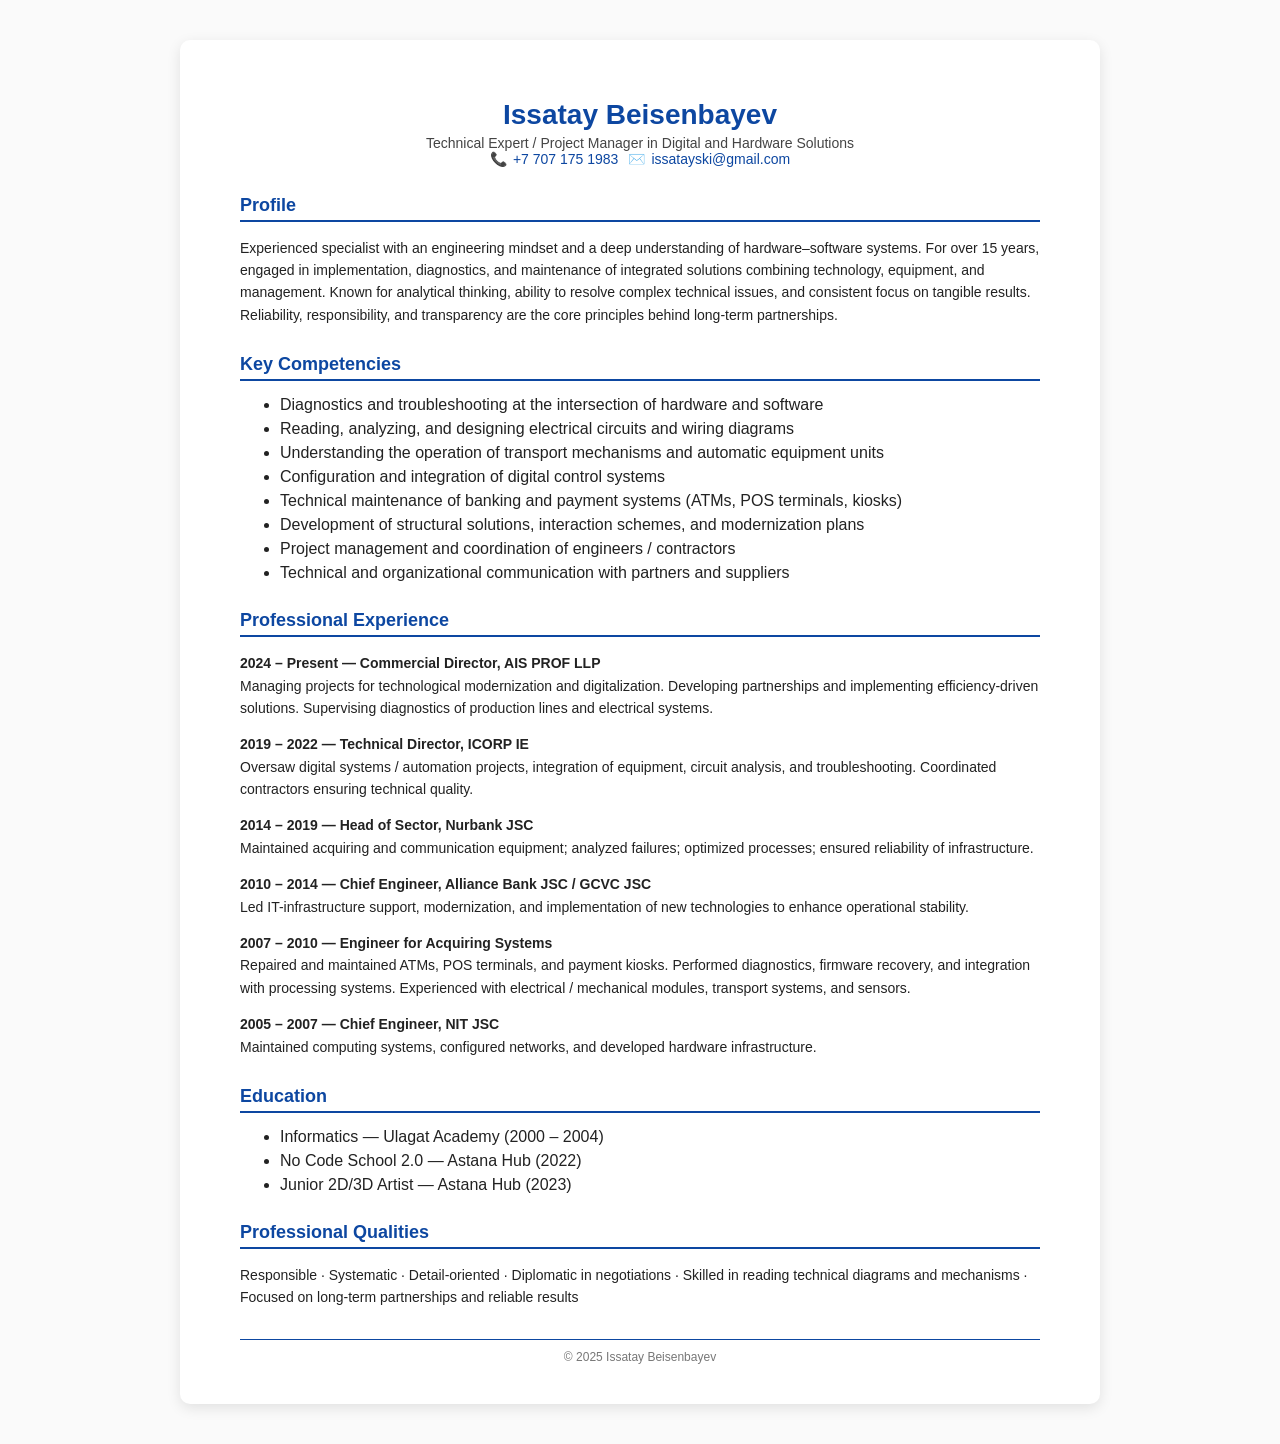
==== index.html @ 4c2f9ec5 "Refactor index.html with improved structure and content" ====
<!DOCTYPE html>
<html lang="en">
<head>
<meta charset="UTF-8">
<meta name="viewport" content="width=device-width, initial-scale=1.0">
<title>Issatay Beisenbayev – Resume</title>
<style>
  body {
    font-family: "Segoe UI", Arial, sans-serif;
    background: #fafafa;
    color: #222;
    margin: 0;
    padding: 0;
  }
  .container {
    max-width: 800px;
    background: #fff;
    margin: 40px auto;
    padding: 40px 60px;
    box-shadow: 0 4px 14px rgba(0,0,0,0.1);
    border-radius: 10px;
  }
  h1 {
    color: #0d47a1;
    text-align: center;
    font-size: 28px;
    margin-bottom: 4px;
  }
  h2 {
    color: #0d47a1;
    font-size: 18px;
    border-bottom: 2px solid #0d47a1;
    padding-bottom: 4px;
    margin-top: 28px;
  }
  .subtitle {
    text-align: center;
    color: #444;
    font-size: 14px;
  }
  .contacts {
    display: flex;
    justify-content: center;
    flex-wrap: wrap;
    gap: 10px;
    text-align: center;
    color: #444;
    font-size: 14px;
    margin-bottom: 20px;
  }
  .contact-item {
    display: flex;
    align-items: center;
    gap: 6px;
  }
  .contacts a {
    color: #0d47a1;
    text-decoration: none;
    transition: 0.2s;
  }
  .contacts a:hover {
    text-decoration: underline;
  }
  p {
    line-height: 1.6;
    font-size: 14px;
  }
  ul {
    margin-top: 6px;
  }
  li {
    margin-bottom: 6px;
  }
  footer {
    text-align: center;
    font-size: 12px;
    color: #777;
    border-top: 1px solid #0d47a1;
    margin-top: 30px;
    padding-top: 10px;
  }

  /* Адаптивность */
  @media (max-width: 600px) {
    .container {
      padding: 25px 20px;
    }
    .contacts {
      flex-direction: column;
      align-items: center;
      gap: 5px;
      font-size: 13px;
    }
  }
</style>
</head>
<body>
<div class="container">
  <h1>Issatay Beisenbayev</h1>
  <div class="subtitle">Technical Expert / Project Manager in Digital and Hardware Solutions</div>
  
  <div class="contacts">
    <div class="contact-item">📞 <a href="tel:+77071751983">+7 707 175 1983</a></div>
    <div class="contact-item">✉️ <a href="mailto:issatayski@gmail.com">issatayski@gmail.com</a></div>
  </div>

  <h2>Profile</h2>
  <p>
    Experienced specialist with an engineering mindset and a deep understanding of hardware–software systems. 
    For over 15 years, engaged in implementation, diagnostics, and maintenance of integrated solutions combining technology, equipment, and management. 
    Known for analytical thinking, ability to resolve complex technical issues, and consistent focus on tangible results. 
    Reliability, responsibility, and transparency are the core principles behind long-term partnerships.
  </p>

  <h2>Key Competencies</h2>
  <ul>
    <li>Diagnostics and troubleshooting at the intersection of hardware and software</li>
    <li>Reading, analyzing, and designing electrical circuits and wiring diagrams</li>
    <li>Understanding the operation of transport mechanisms and automatic equipment units</li>
    <li>Configuration and integration of digital control systems</li>
    <li>Technical maintenance of banking and payment systems (ATMs, POS terminals, kiosks)</li>
    <li>Development of structural solutions, interaction schemes, and modernization plans</li>
    <li>Project management and coordination of engineers / contractors</li>
    <li>Technical and organizational communication with partners and suppliers</li>
  </ul>

  <h2>Professional Experience</h2>
  <p><strong>2024 – Present — Commercial Director, AIS PROF LLP</strong><br>
  Managing projects for technological modernization and digitalization. Developing partnerships and implementing efficiency-driven solutions. Supervising diagnostics of production lines and electrical systems.</p>

  <p><strong>2019 – 2022 — Technical Director, ICORP IE</strong><br>
  Oversaw digital systems / automation projects, integration of equipment, circuit analysis, and troubleshooting. Coordinated contractors ensuring technical quality.</p>

  <p><strong>2014 – 2019 — Head of Sector, Nurbank JSC</strong><br>
  Maintained acquiring and communication equipment; analyzed failures; optimized processes; ensured reliability of infrastructure.</p>

  <p><strong>2010 – 2014 — Chief Engineer, Alliance Bank JSC / GCVC JSC</strong><br>
  Led IT-infrastructure support, modernization, and implementation of new technologies to enhance operational stability.</p>

  <p><strong>2007 – 2010 — Engineer for Acquiring Systems</strong><br>
  Repaired and maintained ATMs, POS terminals, and payment kiosks. Performed diagnostics, firmware recovery, and integration with processing systems. Experienced with electrical / mechanical modules, transport systems, and sensors.</p>

  <p><strong>2005 – 2007 — Chief Engineer, NIT JSC</strong><br>
  Maintained computing systems, configured networks, and developed hardware infrastructure.</p>

  <h2>Education</h2>
  <ul>
    <li>Informatics — Ulagat Academy (2000 – 2004)</li>
    <li>No Code School 2.0 — Astana Hub (2022)</li>
    <li>Junior 2D/3D Artist — Astana Hub (2023)</li>
  </ul>

  <h2>Professional Qualities</h2>
  <p>Responsible · Systematic · Detail-oriented · Diplomatic in negotiations · Skilled in reading technical diagrams and mechanisms · Focused on long-term partnerships and reliable results</p>

  <footer>© 2025 Issatay Beisenbayev</footer>
</div>
</body>
</html>
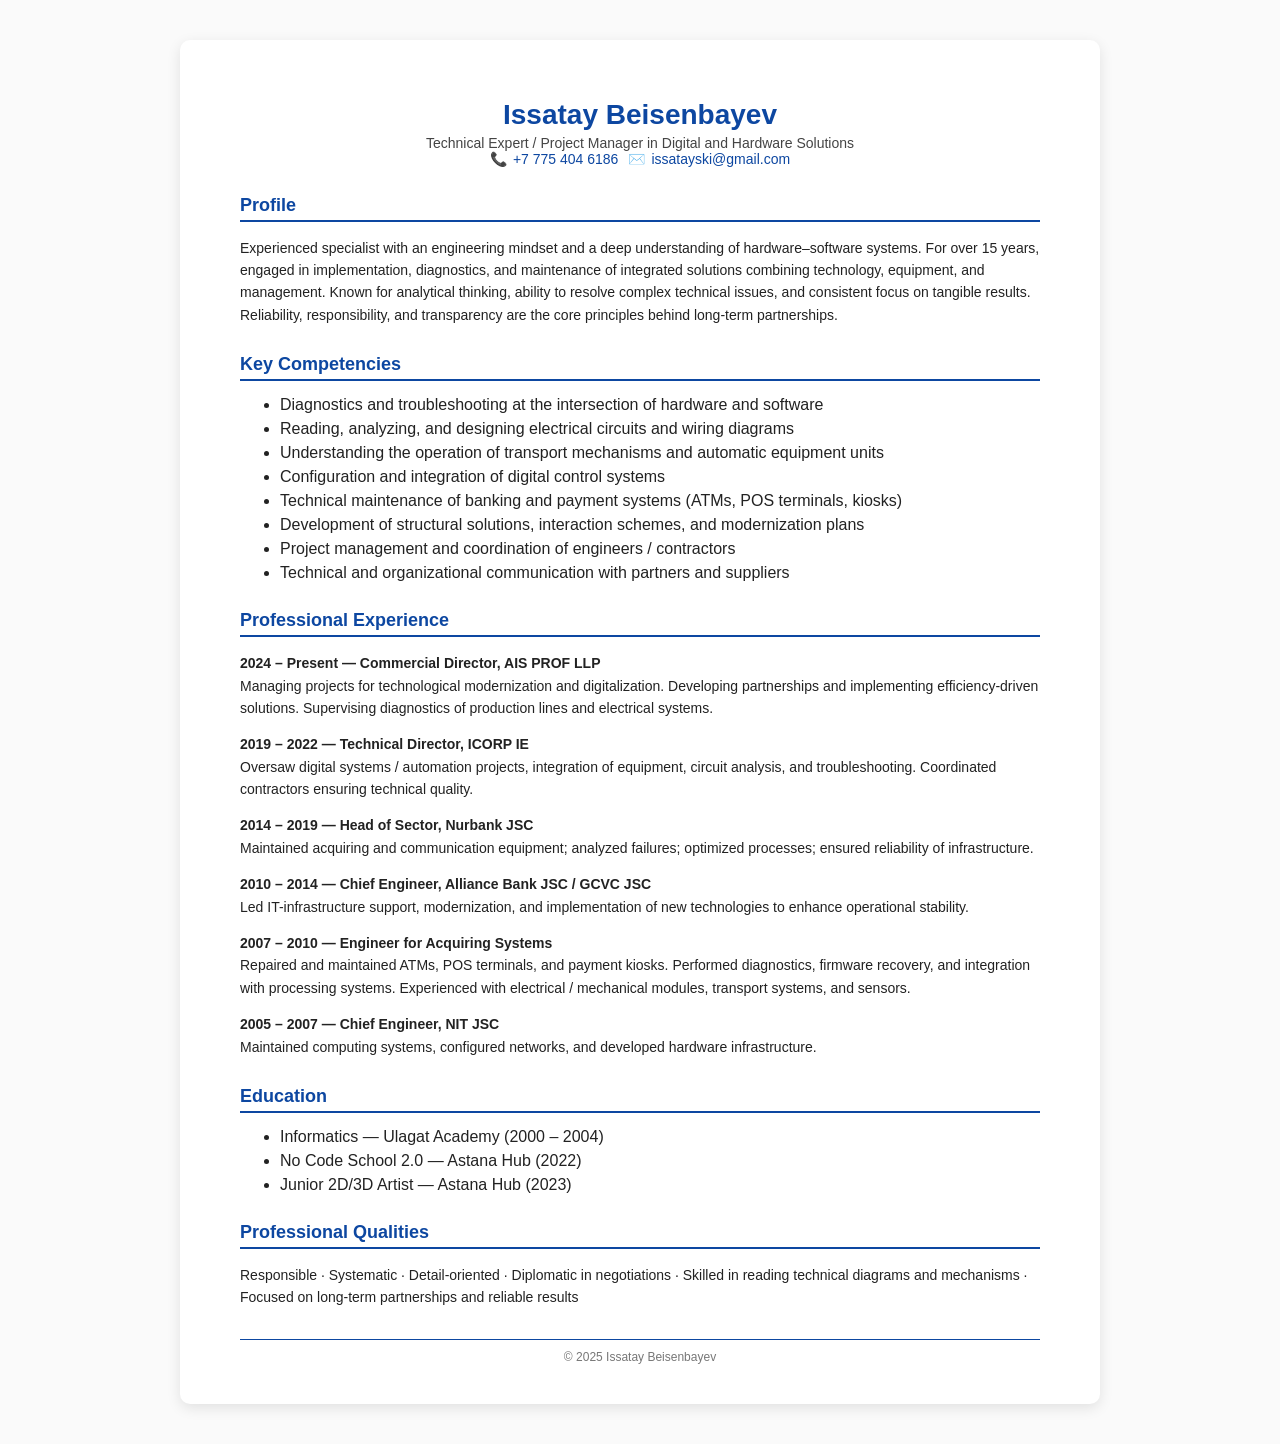
==== commit 9714aef1: "Modify contact details and professional profile Updated contact information and profile details." ====
--- a/index.html
+++ b/index.html
@@ -100,7 +100,7 @@
   <div class="subtitle">Technical Expert / Project Manager in Digital and Hardware Solutions</div>
   
   <div class="contacts">
-    <div class="contact-item">📞 <a href="tel:+77071751983">+7 707 175 1983</a></div>
+    <div class="contact-item">📞 <a href="tel:+77754046186">+7 775 404 6186</a></div>
     <div class="contact-item">✉️ <a href="mailto:issatayski@gmail.com">issatayski@gmail.com</a></div>
   </div>
 
@@ -157,3 +157,4 @@
 </div>
 </body>
 </html>
+
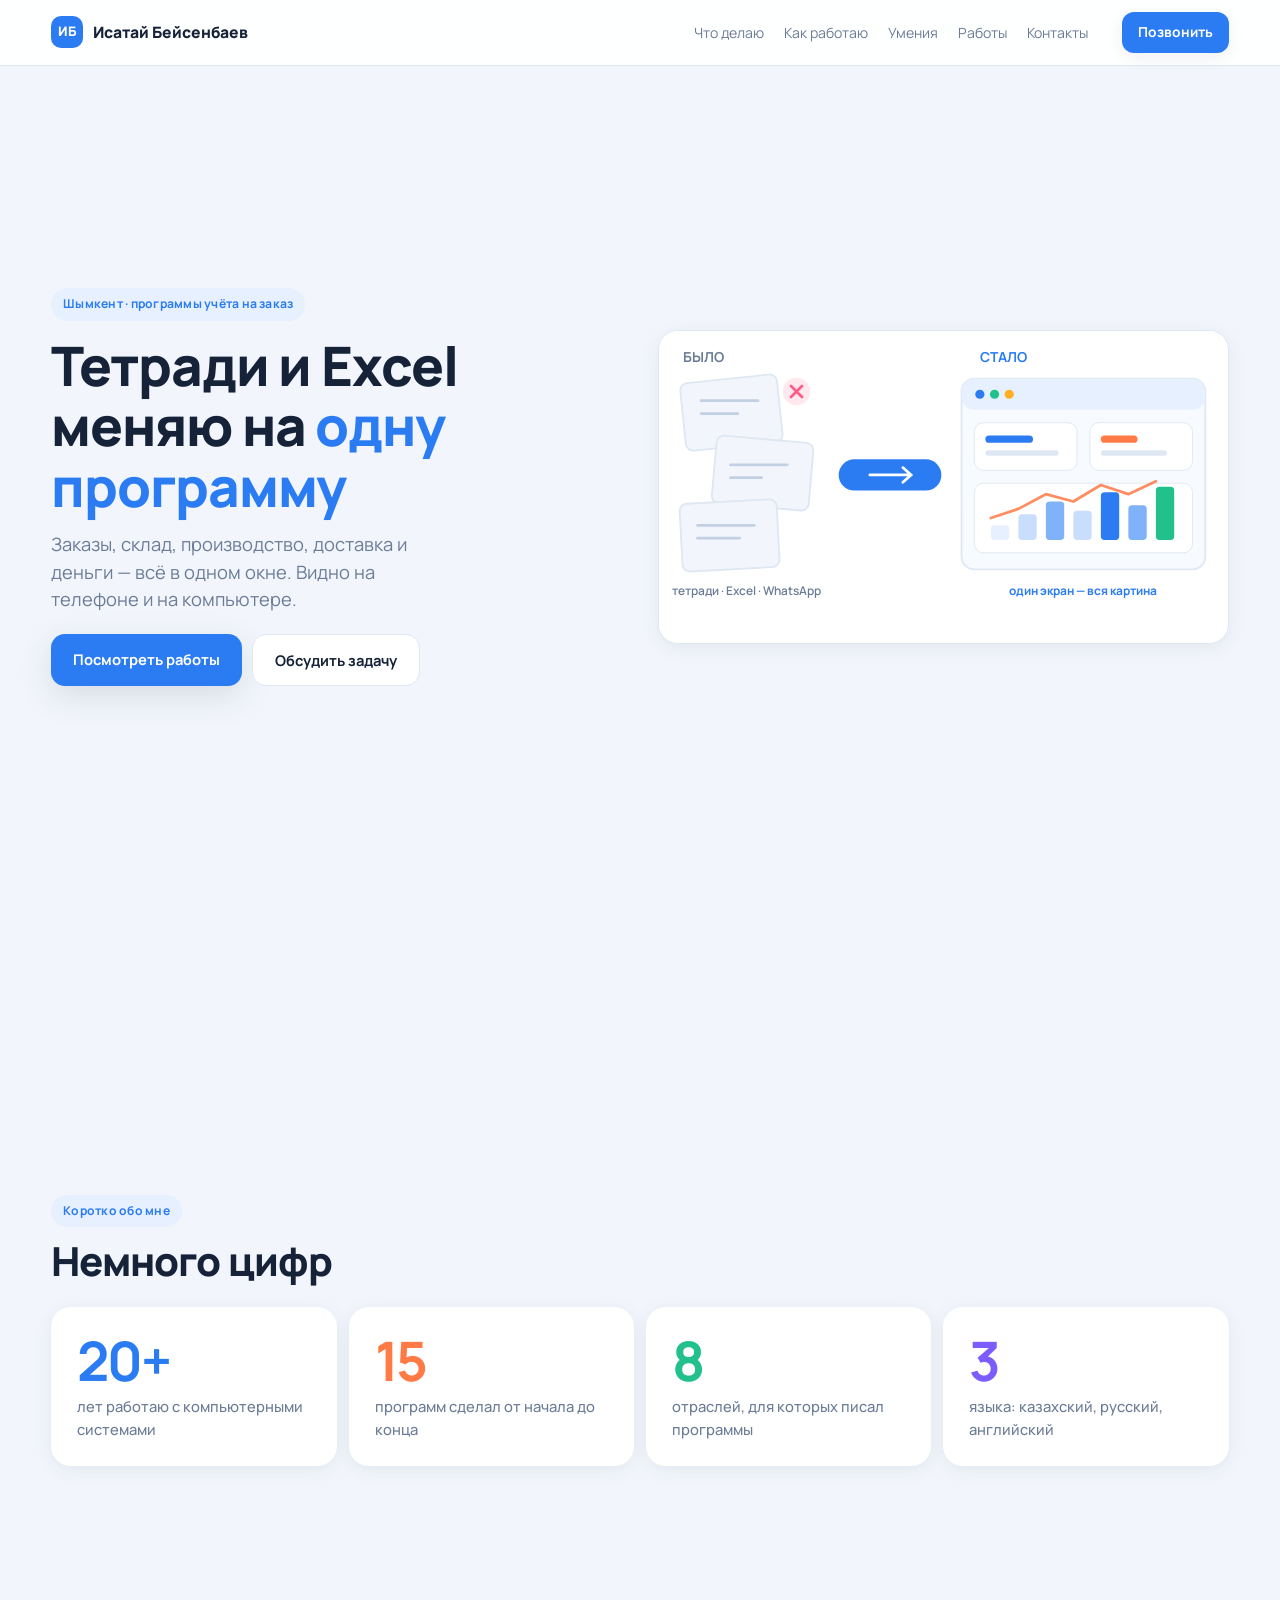
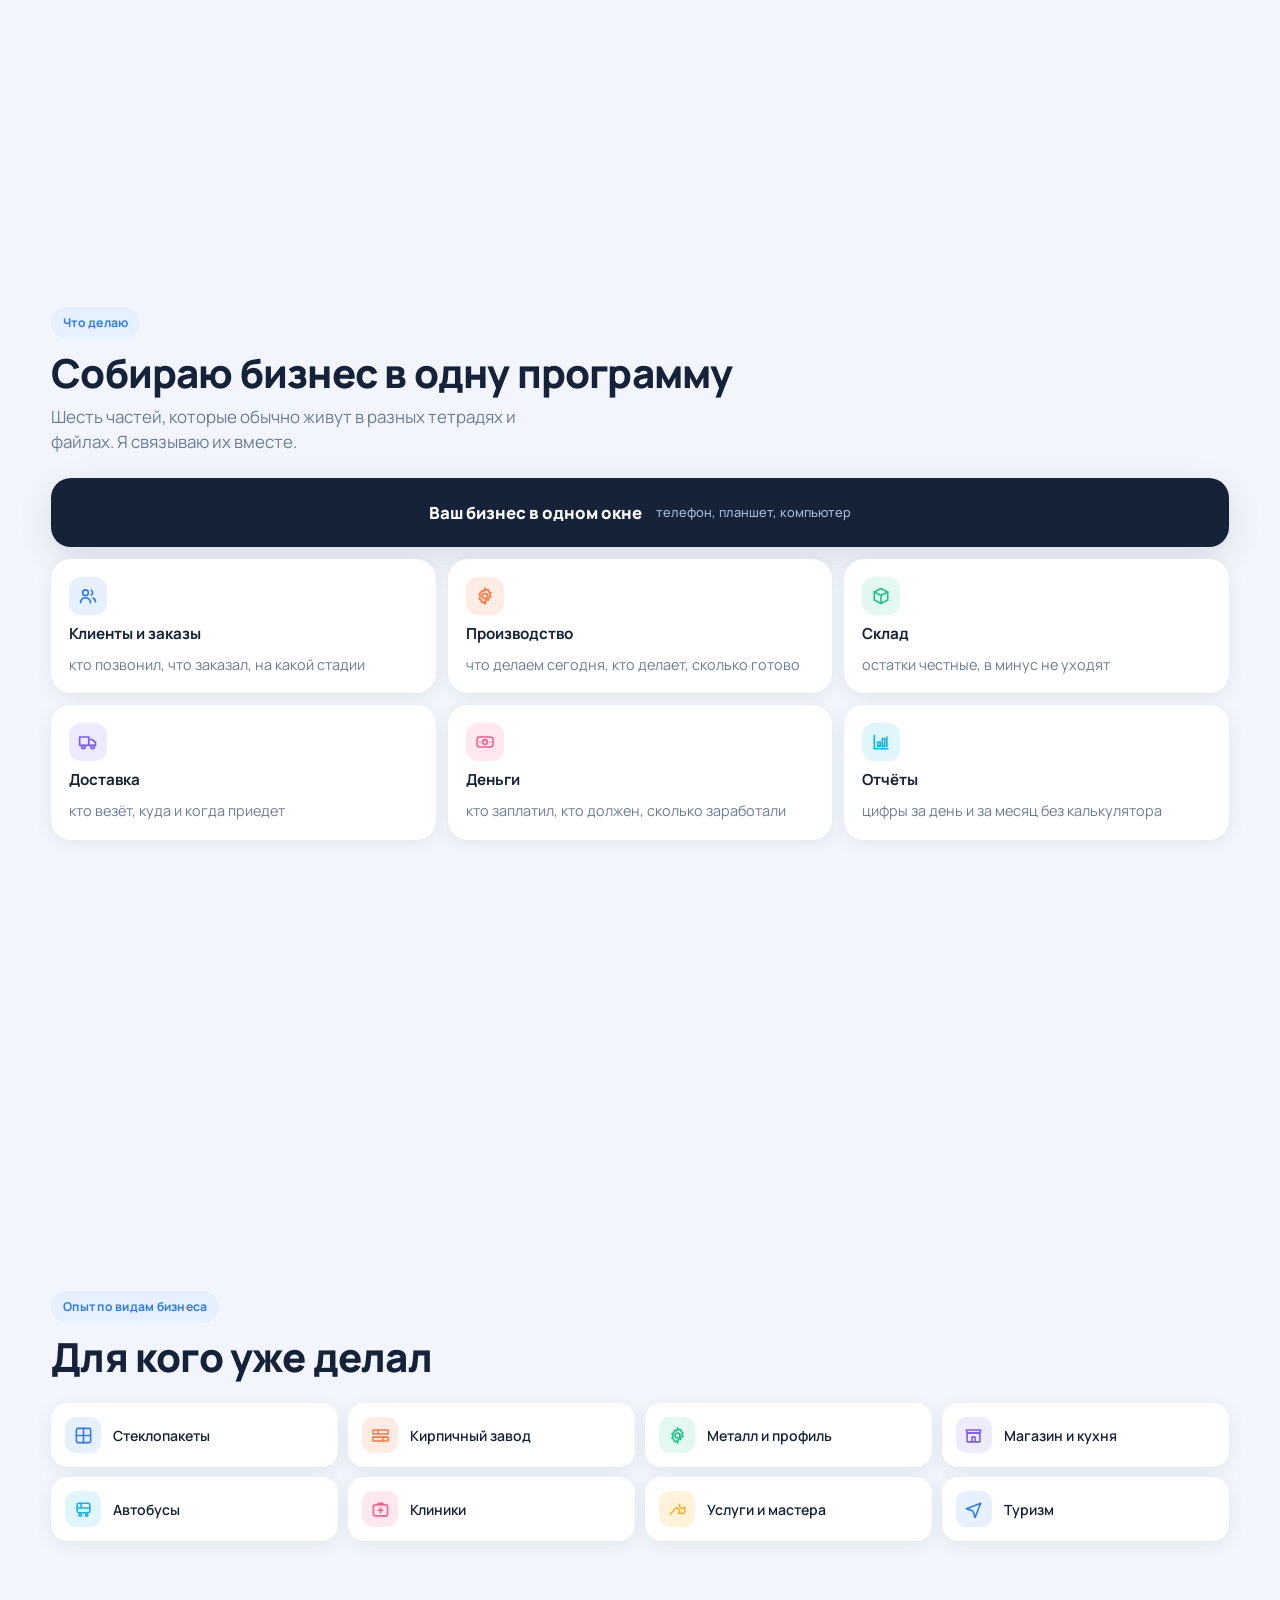
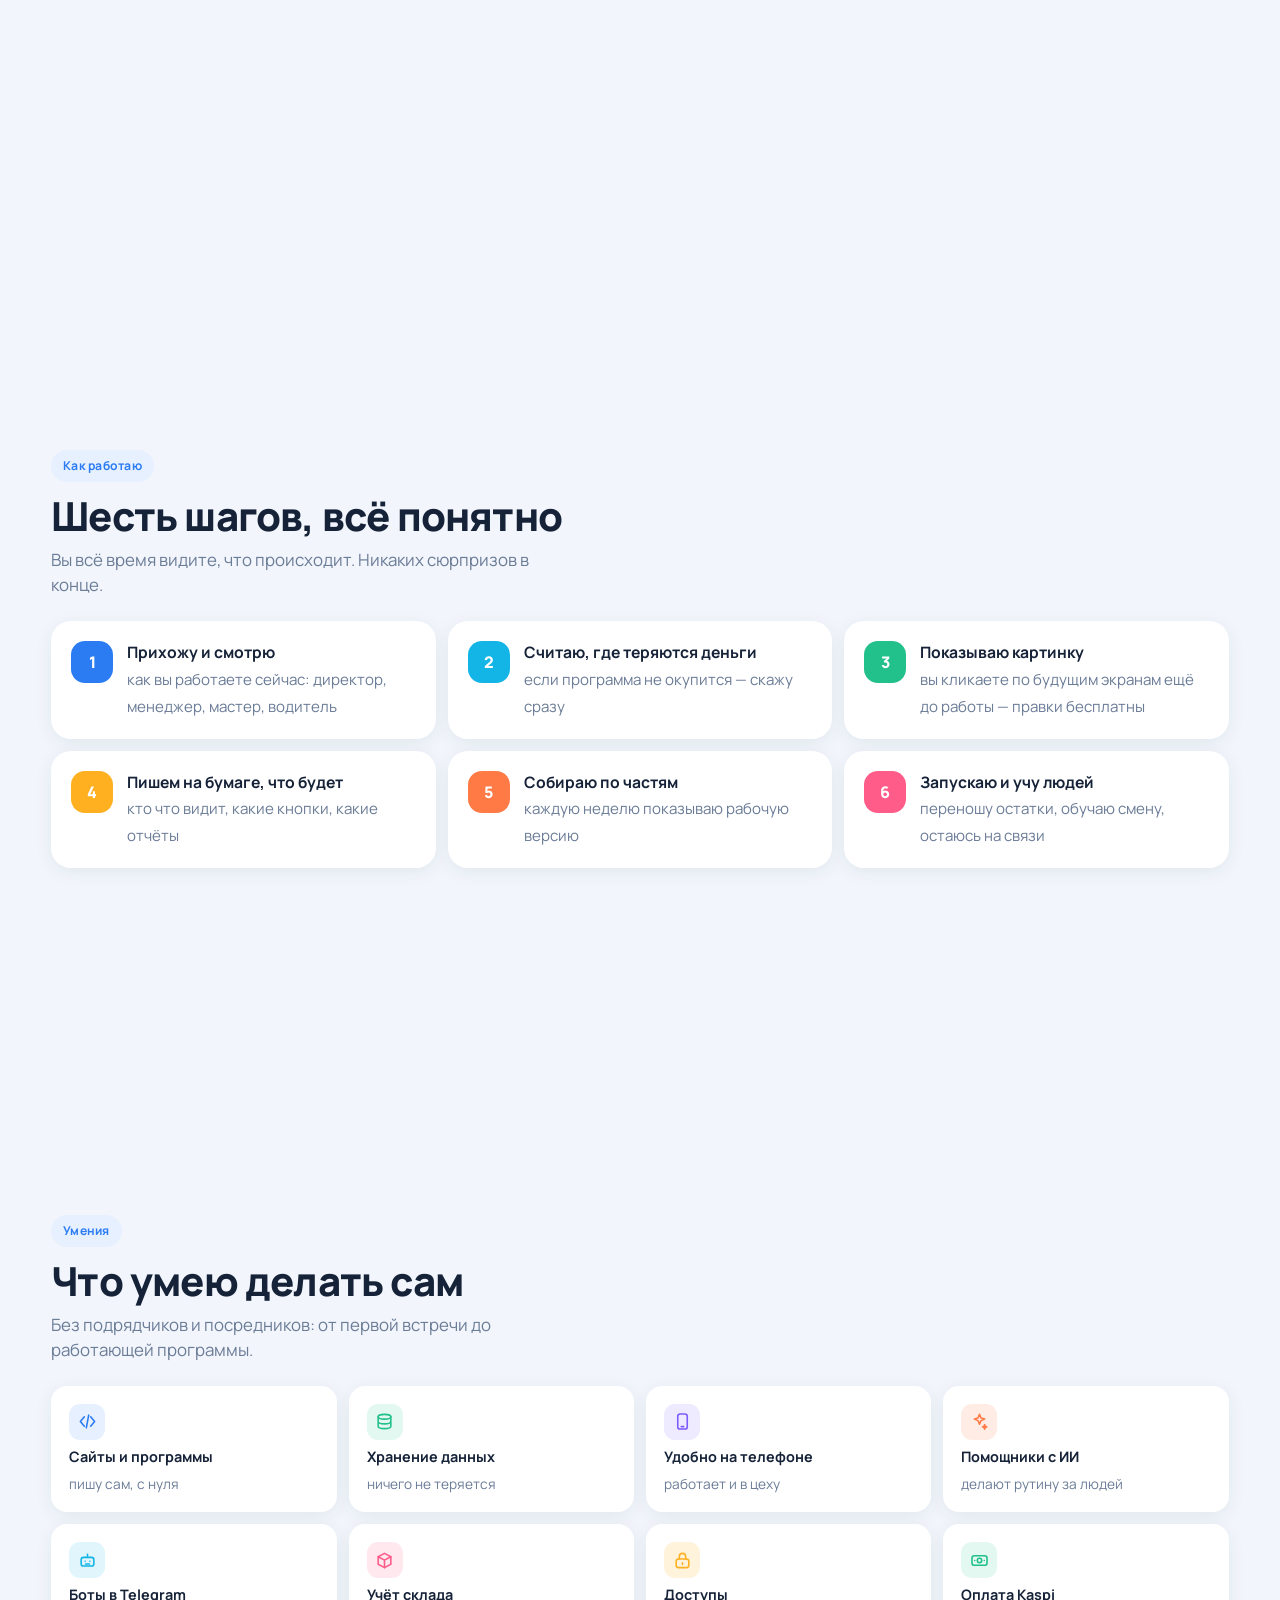
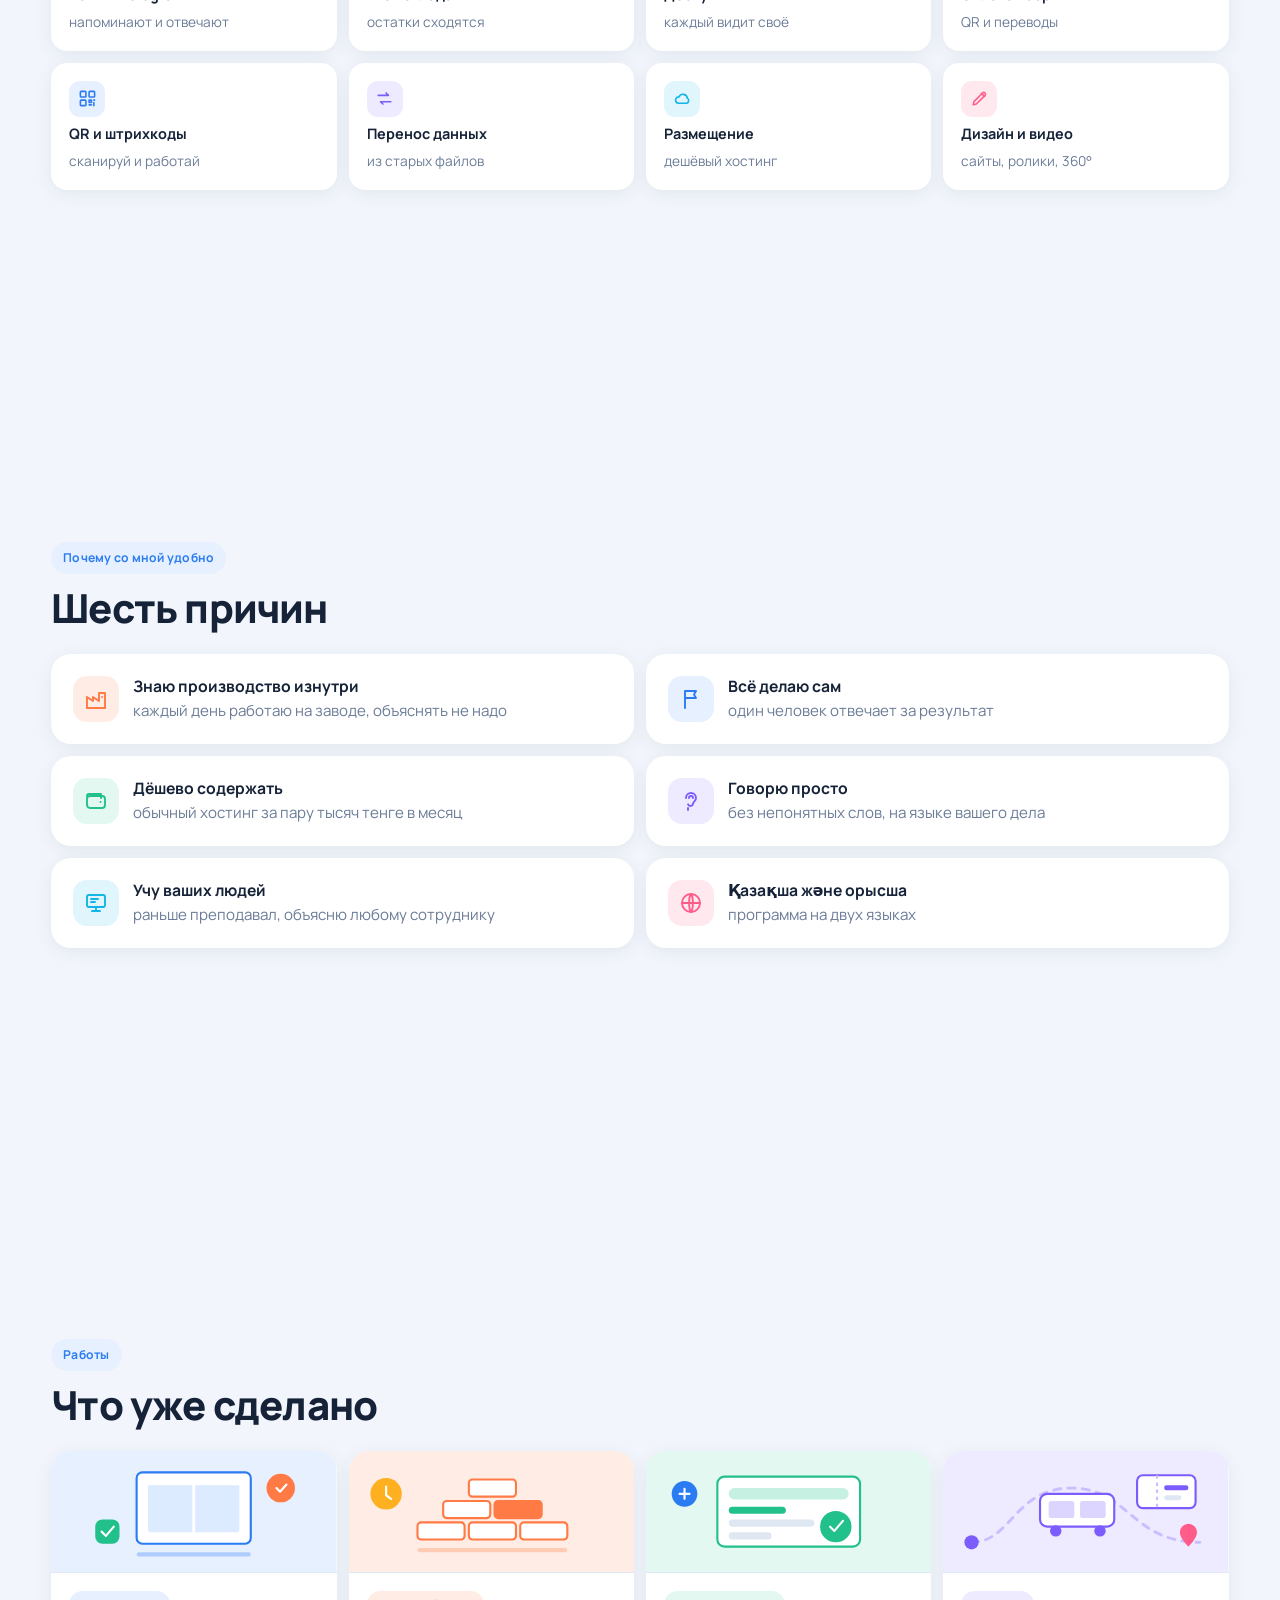
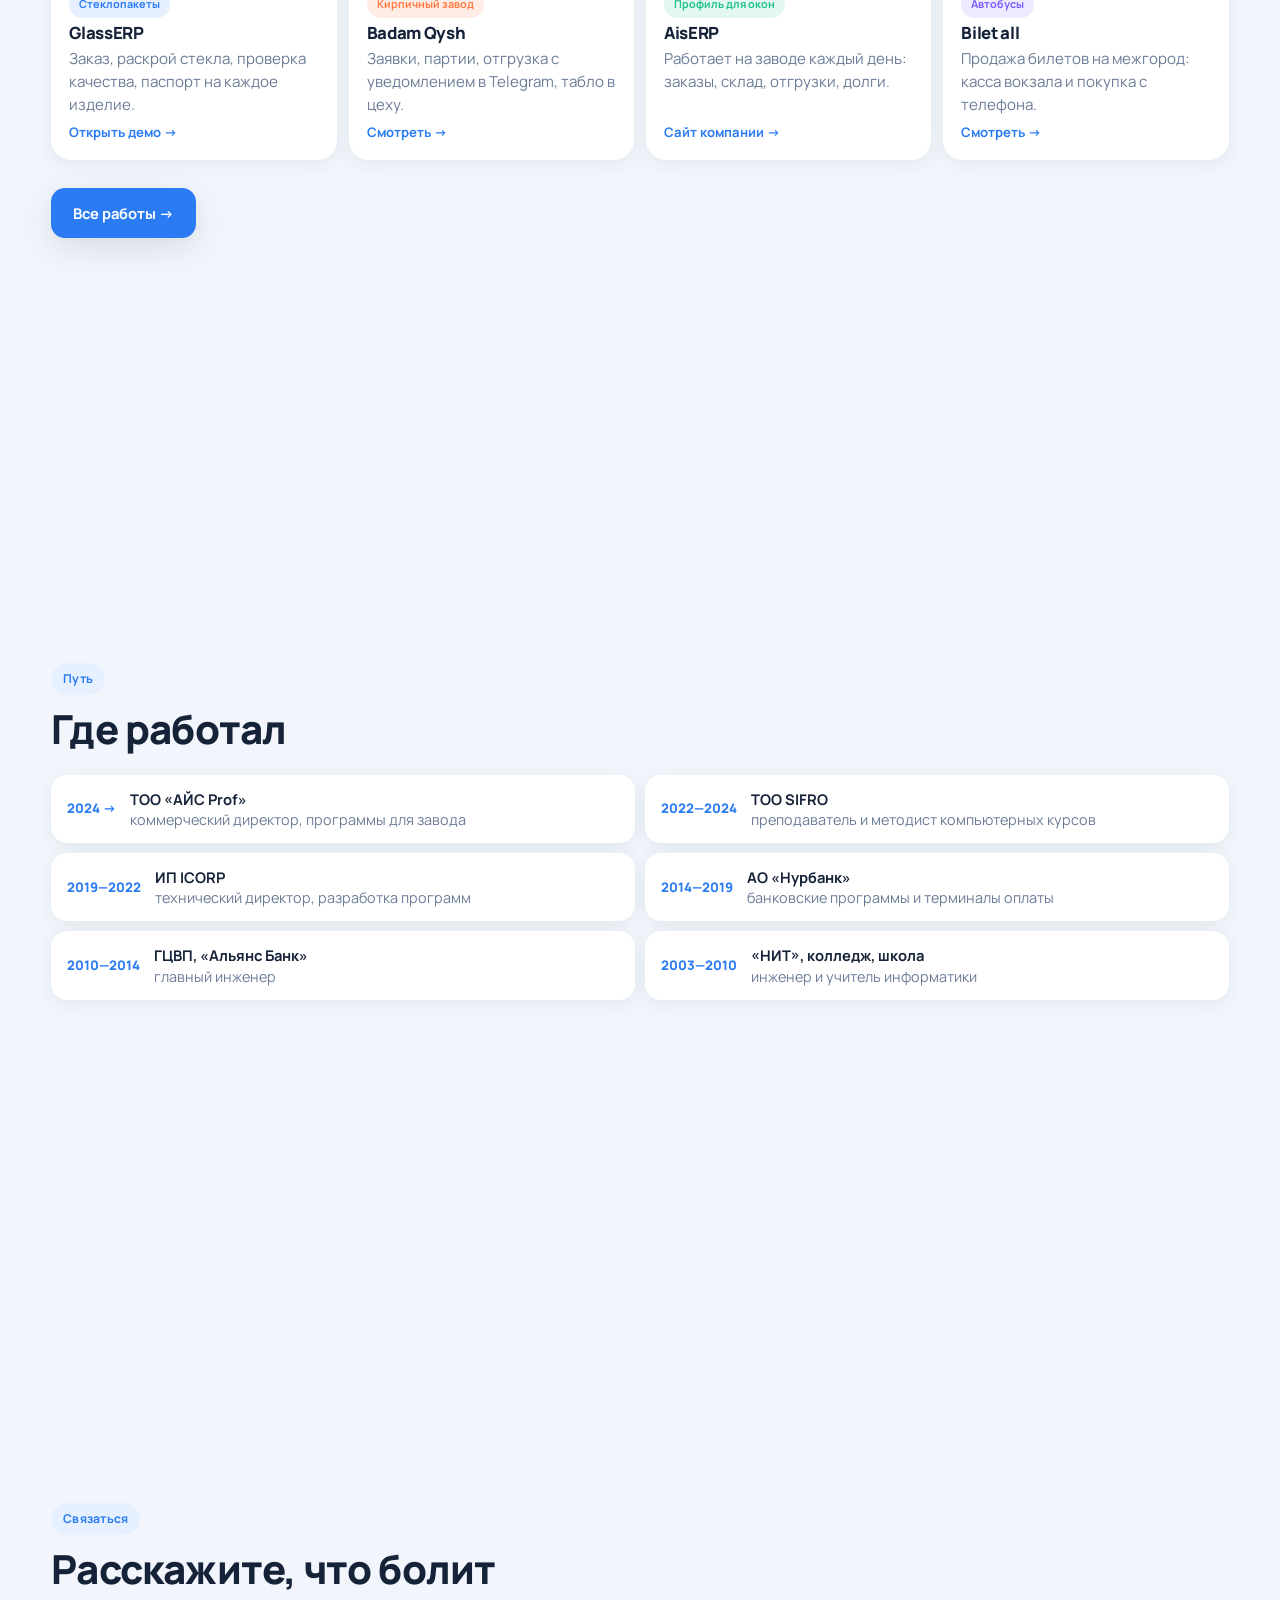
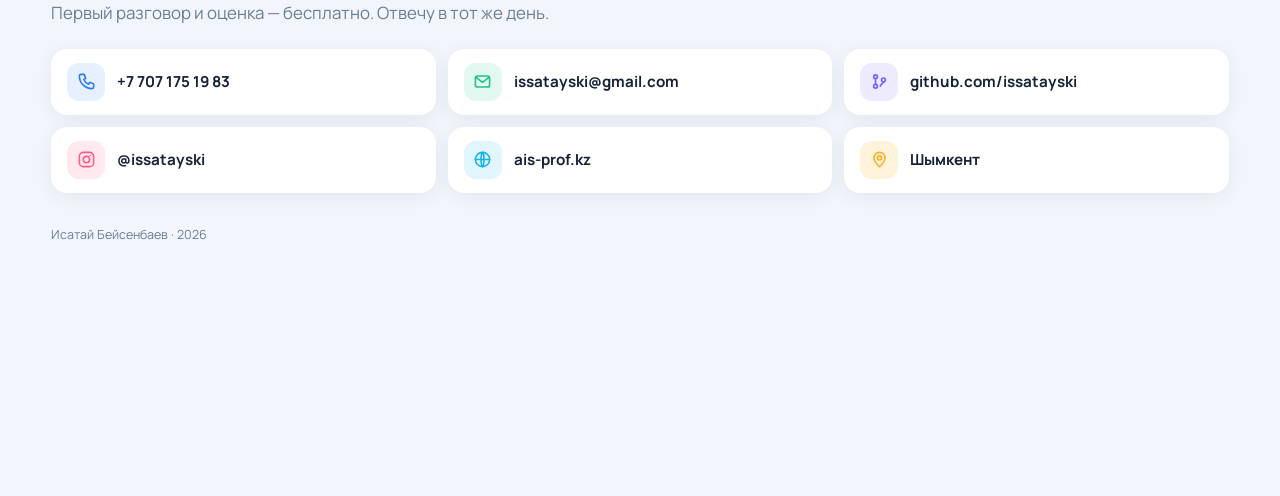
==== commit 82ae6786: "Add files via upload" ====
--- a/index.html
+++ b/index.html
@@ -1,160 +1,492 @@
-<!DOCTYPE html>
-<html lang="en">
-<head>
-<meta charset="UTF-8">
-<meta name="viewport" content="width=device-width, initial-scale=1.0">
-<title>Issatay Beisenbayev – Resume</title>
-<style>
-  body {
-    font-family: "Segoe UI", Arial, sans-serif;
-    background: #fafafa;
-    color: #222;
-    margin: 0;
-    padding: 0;
-  }
-  .container {
-    max-width: 800px;
-    background: #fff;
-    margin: 40px auto;
-    padding: 40px 60px;
-    box-shadow: 0 4px 14px rgba(0,0,0,0.1);
-    border-radius: 10px;
-  }
-  h1 {
-    color: #0d47a1;
-    text-align: center;
-    font-size: 28px;
-    margin-bottom: 4px;
-  }
-  h2 {
-    color: #0d47a1;
-    font-size: 18px;
-    border-bottom: 2px solid #0d47a1;
-    padding-bottom: 4px;
-    margin-top: 28px;
-  }
-  .subtitle {
-    text-align: center;
-    color: #444;
-    font-size: 14px;
-  }
-  .contacts {
-    display: flex;
-    justify-content: center;
-    flex-wrap: wrap;
-    gap: 10px;
-    text-align: center;
-    color: #444;
-    font-size: 14px;
-    margin-bottom: 20px;
-  }
-  .contact-item {
-    display: flex;
-    align-items: center;
-    gap: 6px;
-  }
-  .contacts a {
-    color: #0d47a1;
-    text-decoration: none;
-    transition: 0.2s;
-  }
-  .contacts a:hover {
-    text-decoration: underline;
-  }
-  p {
-    line-height: 1.6;
-    font-size: 14px;
-  }
-  ul {
-    margin-top: 6px;
-  }
-  li {
-    margin-bottom: 6px;
-  }
-  footer {
-    text-align: center;
-    font-size: 12px;
-    color: #777;
-    border-top: 1px solid #0d47a1;
-    margin-top: 30px;
-    padding-top: 10px;
-  }
-
-  /* Адаптивность */
-  @media (max-width: 600px) {
-    .container {
-      padding: 25px 20px;
-    }
-    .contacts {
-      flex-direction: column;
-      align-items: center;
-      gap: 5px;
-      font-size: 13px;
-    }
-  }
-</style>
-</head>
-<body>
-<div class="container">
-  <h1>Issatay Beisenbayev</h1>
-  <div class="subtitle">Technical Expert / Project Manager in Digital and Hardware Solutions</div>
-  
-  <div class="contacts">
-    <div class="contact-item">📞 <a href="tel:+77754046186">+7 775 404 6186</a></div>
-    <div class="contact-item">✉️ <a href="mailto:issatayski@gmail.com">issatayski@gmail.com</a></div>
-  </div>
-
-  <h2>Profile</h2>
-  <p>
-    Experienced specialist with an engineering mindset and a deep understanding of hardware–software systems. 
-    For over 15 years, engaged in implementation, diagnostics, and maintenance of integrated solutions combining technology, equipment, and management. 
-    Known for analytical thinking, ability to resolve complex technical issues, and consistent focus on tangible results. 
-    Reliability, responsibility, and transparency are the core principles behind long-term partnerships.
-  </p>
-
-  <h2>Key Competencies</h2>
-  <ul>
-    <li>Diagnostics and troubleshooting at the intersection of hardware and software</li>
-    <li>Reading, analyzing, and designing electrical circuits and wiring diagrams</li>
-    <li>Understanding the operation of transport mechanisms and automatic equipment units</li>
-    <li>Configuration and integration of digital control systems</li>
-    <li>Technical maintenance of banking and payment systems (ATMs, POS terminals, kiosks)</li>
-    <li>Development of structural solutions, interaction schemes, and modernization plans</li>
-    <li>Project management and coordination of engineers / contractors</li>
-    <li>Technical and organizational communication with partners and suppliers</li>
-  </ul>
-
-  <h2>Professional Experience</h2>
-  <p><strong>2024 – Present — Commercial Director, AIS PROF LLP</strong><br>
-  Managing projects for technological modernization and digitalization. Developing partnerships and implementing efficiency-driven solutions. Supervising diagnostics of production lines and electrical systems.</p>
-
-  <p><strong>2019 – 2022 — Technical Director, ICORP IE</strong><br>
-  Oversaw digital systems / automation projects, integration of equipment, circuit analysis, and troubleshooting. Coordinated contractors ensuring technical quality.</p>
-
-  <p><strong>2014 – 2019 — Head of Sector, Nurbank JSC</strong><br>
-  Maintained acquiring and communication equipment; analyzed failures; optimized processes; ensured reliability of infrastructure.</p>
-
-  <p><strong>2010 – 2014 — Chief Engineer, Alliance Bank JSC / GCVC JSC</strong><br>
-  Led IT-infrastructure support, modernization, and implementation of new technologies to enhance operational stability.</p>
-
-  <p><strong>2007 – 2010 — Engineer for Acquiring Systems</strong><br>
-  Repaired and maintained ATMs, POS terminals, and payment kiosks. Performed diagnostics, firmware recovery, and integration with processing systems. Experienced with electrical / mechanical modules, transport systems, and sensors.</p>
-
-  <p><strong>2005 – 2007 — Chief Engineer, NIT JSC</strong><br>
-  Maintained computing systems, configured networks, and developed hardware infrastructure.</p>
-
-  <h2>Education</h2>
-  <ul>
-    <li>Informatics — Ulagat Academy (2000 – 2004)</li>
-    <li>No Code School 2.0 — Astana Hub (2022)</li>
-    <li>Junior 2D/3D Artist — Astana Hub (2023)</li>
-  </ul>
-
-  <h2>Professional Qualities</h2>
-  <p>Responsible · Systematic · Detail-oriented · Diplomatic in negotiations · Skilled in reading technical diagrams and mechanisms · Focused on long-term partnerships and reliable results</p>
-
-  <footer>© 2025 Issatay Beisenbayev</footer>
-</div>
-</body>
-</html>
-
+<!DOCTYPE html>
+<html lang="ru">
+<head>
+<meta charset="utf-8">
+<meta name="viewport" content="width=device-width, initial-scale=1, viewport-fit=cover">
+<title>Исатай Бейсенбаев — программы учёта для бизнеса</title>
+<meta name="description" content="Делаю программы учёта для заводов, магазинов и клиник. Заказы, склад, производство, деньги — в одном окне.">
+<link rel="preconnect" href="https://fonts.googleapis.com">
+<link rel="preconnect" href="https://fonts.gstatic.com" crossorigin>
+<link href="https://fonts.googleapis.com/css2?family=Manrope:wght@400;500;600;700;800&display=swap" rel="stylesheet">
+<style>
+:root{
+  --bg:#F2F6FC; --white:#fff; --ink:#152238; --muted:#6B7C97;
+  --blue:#2B7CF3; --sky:#E7F0FE;
+  --orange:#FF7A45; --orange-l:#FFEDE5;
+  --green:#22C08A; --green-l:#E2F8F0;
+  --violet:#7C5CFC; --violet-l:#EEEAFF;
+  --pink:#FF5C8A; --pink-l:#FFE9EF;
+  --cyan:#12B5E5; --cyan-l:#E1F5FD;
+  --yellow:#FFB020; --yellow-l:#FFF3DC;
+  --line:#DFE7F3;
+  --r:20px;
+  --sh:0 4px 18px rgba(21,34,56,.07);
+  --sh2:0 10px 34px rgba(21,34,56,.12);
+  --f:'Manrope',system-ui,-apple-system,sans-serif;
+  --pad:clamp(16px,4vw,56px);
+}
+*{box-sizing:border-box}
+html{scroll-behavior:smooth}
+body{margin:0;background:var(--bg);color:var(--ink);font-family:var(--f);
+  font-size:clamp(16px,.9vw + 13px,18px);line-height:1.5;-webkit-font-smoothing:antialiased;overflow-x:hidden}
+a{color:inherit}
+h1,h2,h3{margin:0;font-weight:800;line-height:1.12;letter-spacing:-.02em}
+p{margin:0}
+svg{display:block}
+:focus-visible{outline:3px solid var(--blue);outline-offset:3px;border-radius:8px}
+
+/* ---- шапка ---- */
+.hdr{position:sticky;top:0;z-index:50;background:rgba(255,255,255,.92);backdrop-filter:blur(10px);
+  border-bottom:1px solid var(--line)}
+.hdr__in{display:flex;align-items:center;gap:14px;padding:12px var(--pad)}
+.logo{display:flex;align-items:center;gap:10px;font-weight:800;text-decoration:none;font-size:.98rem;white-space:nowrap}
+.logo i{width:32px;height:32px;border-radius:10px;background:var(--blue);color:#fff;display:grid;place-items:center;
+  font-style:normal;font-weight:800;font-size:.82rem;flex:none}
+.hdr nav{display:none;gap:20px;margin-left:auto;font-size:.88rem;color:var(--muted)}
+.hdr nav a{text-decoration:none}
+.hdr nav a:hover{color:var(--blue)}
+.hdr .call{margin-left:auto;background:var(--blue);color:#fff;text-decoration:none;font-weight:700;
+  padding:10px 16px;border-radius:12px;font-size:.86rem;white-space:nowrap;box-shadow:var(--sh)}
+.hdr .call:hover{background:#1866DC}
+@media(min-width:960px){ .hdr nav{display:flex} .hdr .call{margin-left:20px} }
+
+/* ---- секция ---- */
+.sec{min-height:calc(100svh - 57px);padding:clamp(26px,4vh,52px) var(--pad);
+  display:flex;flex-direction:column;justify-content:center;gap:clamp(16px,2.6vh,28px);scroll-snap-align:start}
+.kicker{display:inline-flex;align-items:center;gap:8px;background:var(--sky);color:var(--blue);
+  font-weight:700;font-size:.76rem;padding:7px 12px;border-radius:99px;align-self:flex-start;letter-spacing:.02em}
+.h2{font-size:clamp(1.55rem,4.6vw,2.5rem)}
+.sub{color:var(--muted);font-size:.94em;max-width:52ch;margin-top:8px}
+
+/* ---- герой ---- */
+.hero{display:grid;gap:22px;align-items:center}
+.hero h1{font-size:clamp(1.9rem,6.4vw,3.4rem)}
+.hero h1 u{text-decoration:none;color:var(--blue)}
+.hero .lead{color:var(--muted);margin-top:14px;font-size:1.02em;max-width:34ch}
+.btns{display:flex;flex-wrap:wrap;gap:10px;margin-top:20px}
+.btn{text-decoration:none;font-weight:700;padding:14px 22px;border-radius:14px;font-size:.92rem}
+.btn--p{background:var(--blue);color:#fff;box-shadow:var(--sh2)}
+.btn--p:hover{background:#1866DC}
+.btn--s{background:var(--white);color:var(--ink);border:1px solid var(--line)}
+.btn--s:hover{border-color:var(--blue);color:var(--blue)}
+.hero__art{width:100%;height:auto;border-radius:var(--r);background:var(--white);box-shadow:var(--sh);border:1px solid var(--line)}
+
+/* ---- цифры ---- */
+.stats{display:grid;grid-template-columns:1fr 1fr;gap:12px}
+.stat{background:var(--white);border-radius:var(--r);padding:clamp(16px,3vw,26px);box-shadow:var(--sh)}
+.stat b{display:block;font-size:clamp(2rem,8vw,3.4rem);line-height:1;letter-spacing:-.04em}
+.stat span{display:block;color:var(--muted);font-size:.82em;margin-top:8px;font-weight:500}
+.stat:nth-child(1) b{color:var(--blue)} .stat:nth-child(2) b{color:var(--orange)}
+.stat:nth-child(3) b{color:var(--green)} .stat:nth-child(4) b{color:var(--violet)}
+
+/* ---- схема модулей ---- */
+.hub{display:grid;grid-template-columns:1fr 1fr;gap:10px}
+.hub__c{grid-column:1/-1;background:var(--ink);color:#fff;border-radius:var(--r);padding:18px;
+  text-align:center;font-weight:800;font-size:1.05rem;box-shadow:var(--sh2)}
+.hub__c em{display:block;font-style:normal;font-weight:500;color:#A9BAD4;font-size:.8rem;margin-top:4px}
+.mod{background:var(--white);border-radius:var(--r);padding:clamp(13px,2.4vw,18px);box-shadow:var(--sh);
+  display:flex;flex-direction:column;gap:8px}
+.mod .ic{width:38px;height:38px;border-radius:12px;display:grid;place-items:center;flex:none}
+.mod .ic svg{width:20px;height:20px;fill:none;stroke-width:2;stroke-linecap:round;stroke-linejoin:round}
+.mod b{font-size:.95rem;font-weight:700}
+.mod span{color:var(--muted);font-size:.8em}
+.c-blue{background:var(--sky)} .c-blue svg{stroke:var(--blue)}
+.c-orange{background:var(--orange-l)} .c-orange svg{stroke:var(--orange)}
+.c-green{background:var(--green-l)} .c-green svg{stroke:var(--green)}
+.c-violet{background:var(--violet-l)} .c-violet svg{stroke:var(--violet)}
+.c-cyan{background:var(--cyan-l)} .c-cyan svg{stroke:var(--cyan)}
+.c-pink{background:var(--pink-l)} .c-pink svg{stroke:var(--pink)}
+.c-yellow{background:var(--yellow-l)} .c-yellow svg{stroke:var(--yellow)}
+
+/* ---- отрасли ---- */
+.brs{display:grid;grid-template-columns:repeat(2,1fr);gap:10px}
+.br{background:var(--white);border-radius:16px;padding:14px;box-shadow:var(--sh);
+  display:flex;align-items:center;gap:12px;font-weight:600;font-size:.88rem}
+.br .ic{width:36px;height:36px;border-radius:11px;display:grid;place-items:center;flex:none}
+.br .ic svg{width:19px;height:19px;fill:none;stroke-width:2;stroke-linecap:round;stroke-linejoin:round}
+
+/* ---- шаги ---- */
+.steps{display:grid;gap:10px}
+.step{background:var(--white);border-radius:var(--r);padding:clamp(14px,2.4vw,20px);box-shadow:var(--sh);
+  display:grid;grid-template-columns:42px 1fr;gap:14px;align-items:start;position:relative}
+.step i{width:42px;height:42px;border-radius:14px;display:grid;place-items:center;font-style:normal;
+  font-weight:800;color:#fff;font-size:1rem}
+.step b{display:block;font-weight:700;font-size:.98rem}
+.step span{color:var(--muted);font-size:.84em}
+.step:nth-child(1) i{background:var(--blue)} .step:nth-child(2) i{background:var(--cyan)}
+.step:nth-child(3) i{background:var(--green)} .step:nth-child(4) i{background:var(--yellow)}
+.step:nth-child(5) i{background:var(--orange)} .step:nth-child(6) i{background:var(--pink)}
+
+/* ---- плитки умений ---- */
+.tiles{display:grid;grid-template-columns:repeat(2,1fr);gap:10px}
+.tile{background:var(--white);border-radius:16px;padding:clamp(12px,2.2vw,18px);box-shadow:var(--sh);
+  display:flex;flex-direction:column;gap:8px}
+.tile .ic{width:36px;height:36px;border-radius:11px;display:grid;place-items:center}
+.tile .ic svg{width:19px;height:19px;fill:none;stroke-width:2;stroke-linecap:round;stroke-linejoin:round}
+.tile b{font-size:.9rem;font-weight:700;line-height:1.25}
+.tile span{color:var(--muted);font-size:.76em}
+
+/* ---- почему ---- */
+.why{display:grid;grid-template-columns:1fr;gap:10px}
+.why > div{background:var(--white);border-radius:var(--r);padding:clamp(14px,2.4vw,22px);box-shadow:var(--sh);
+  display:grid;grid-template-columns:46px 1fr;gap:14px;align-items:center}
+.why > div > div{display:block;min-width:0}
+.why .ic{width:46px;height:46px;border-radius:14px;display:grid;place-items:center}
+.why .ic svg{width:24px;height:24px;fill:none;stroke-width:1.9;stroke-linecap:round;stroke-linejoin:round}
+.why b{display:block;font-weight:700;font-size:.98rem;margin-bottom:3px;line-height:1.25}
+.why span{display:block;color:var(--muted);font-size:.84em;line-height:1.4}
+
+/* ---- работы ---- */
+.works{display:grid;grid-template-columns:1fr;gap:12px}
+.work{background:var(--white);border-radius:var(--r);overflow:hidden;box-shadow:var(--sh);
+  text-decoration:none;display:flex;flex-direction:column;transition:.18s}
+.work:hover{box-shadow:var(--sh2);transform:translateY(-4px)}
+.work__art{width:100%;height:auto;border-bottom:1px solid var(--line)}
+.work__t{padding:clamp(14px,2.2vw,18px);display:flex;flex-direction:column;gap:6px;flex:1}
+.pill{align-self:flex-start;font-size:.68rem;font-weight:700;padding:5px 10px;border-radius:99px}
+.work h3{font-size:1.05rem}
+.work p{color:var(--muted);font-size:.84em;flex:1}
+.work .go{color:var(--blue);font-weight:700;font-size:.82rem}
+.allw{align-self:flex-start;margin-top:4px}
+
+/* ---- опыт ---- */
+.tl{display:grid;gap:8px}
+.tl > div{background:var(--white);border-radius:16px;padding:13px 16px;box-shadow:var(--sh);
+  display:grid;grid-template-columns:auto 1fr;gap:14px;align-items:center}
+.tl > div > div{display:block;min-width:0}
+.tl time{font-weight:800;color:var(--blue);font-size:.82rem;white-space:nowrap}
+.tl b{font-weight:700;font-size:.92rem;display:block}
+.tl span{display:block;color:var(--muted);font-size:.8em;line-height:1.4}
+
+/* ---- контакты ---- */
+.cts{display:grid;grid-template-columns:1fr;gap:10px}
+.cts a,.cts p{background:var(--white);border-radius:16px;padding:14px 16px;box-shadow:var(--sh);
+  text-decoration:none;display:grid;grid-template-columns:38px 1fr;gap:12px;align-items:center;font-weight:700;font-size:.95rem}
+.cts .ic{width:38px;height:38px;border-radius:12px;display:grid;place-items:center}
+.cts .ic svg{width:19px;height:19px;fill:none;stroke-width:2;stroke-linecap:round;stroke-linejoin:round}
+.cts a:hover{box-shadow:var(--sh2)}
+.foot{color:var(--muted);font-size:.78rem;margin-top:10px}
+
+/* ============ ПЛАНШЕТ / ДЕСКТОП ============ */
+@media (min-width:760px){
+  html{scroll-snap-type:none}
+  .hero{grid-template-columns:1fr 1.05fr;gap:clamp(28px,5vw,64px)}
+  .stats{grid-template-columns:repeat(4,1fr)}
+  .hub{grid-template-columns:repeat(3,1fr);gap:12px}
+  .hub__c{grid-column:1/-1;display:flex;align-items:center;justify-content:center;gap:14px;padding:22px}
+  .hub__c em{margin:0}
+  .brs{grid-template-columns:repeat(4,1fr)}
+  .steps{grid-template-columns:repeat(3,1fr);gap:12px}
+  .tiles{grid-template-columns:repeat(4,1fr);gap:12px}
+  .why{grid-template-columns:repeat(2,1fr);gap:12px}
+  .works{grid-template-columns:repeat(4,1fr)}
+  .tl{grid-template-columns:repeat(2,1fr);gap:10px}
+  .cts{grid-template-columns:repeat(3,1fr);gap:12px}
+}
+@media (max-width:759px){ html{scroll-snap-type:y proximity} }
+@media (prefers-reduced-motion:reduce){ html{scroll-behavior:auto} *{transition:none!important} }
+</style>
+</head>
+<body>
+
+<svg width="0" height="0" style="position:absolute" aria-hidden="true">
+<symbol id="i-users" viewBox="0 0 24 24"><circle cx="9" cy="8" r="3.4"/><path d="M3 20c0-3.3 2.7-6 6-6s6 2.7 6 6M16 5.2a3.4 3.4 0 0 1 0 5.6M18 14.4c1.8.8 3 2.5 3 4.6"/></symbol>
+<symbol id="i-gear" viewBox="0 0 24 24"><circle cx="12" cy="12" r="3.2"/><path d="M12 2.5l1.3 2.4 2.7-.5.5 2.7 2.4 1.3-1.4 2.3 1.4 2.3-2.4 1.3-.5 2.7-2.7-.5L12 21.5l-1.3-2.4-2.7.5-.5-2.7-2.4-1.3L6.5 12 5.1 9.7l2.4-1.3.5-2.7 2.7.5z"/></symbol>
+<symbol id="i-box" viewBox="0 0 24 24"><path d="M12 3l8 4.2v9.6L12 21l-8-4.2V7.2z"/><path d="M4 7.2l8 4.3 8-4.3M12 11.5V21"/></symbol>
+<symbol id="i-truck" viewBox="0 0 24 24"><path d="M2 6h11v10H2zM13 9h4l4 3.5V16h-8"/><circle cx="6.5" cy="18" r="2"/><circle cx="17.5" cy="18" r="2"/></symbol>
+<symbol id="i-money" viewBox="0 0 24 24"><rect x="2.5" y="6" width="19" height="12" rx="3"/><circle cx="12" cy="12" r="2.8"/><path d="M6 12h.01M18 12h.01"/></symbol>
+<symbol id="i-chart" viewBox="0 0 24 24"><path d="M4 20V4M4 20h16"/><rect x="8" y="12" width="3" height="5"/><rect x="13.5" y="8" width="3" height="9"/><rect x="19" y="5" width="0" height="0"/><path d="M19 17V6"/></symbol>
+<symbol id="i-window" viewBox="0 0 24 24"><rect x="3" y="3" width="18" height="18" rx="2"/><path d="M12 3v18M3 12h18"/></symbol>
+<symbol id="i-brick" viewBox="0 0 24 24"><rect x="2.5" y="5" width="19" height="5"/><rect x="2.5" y="14" width="19" height="5"/><path d="M9 5v5M15 14v5"/></symbol>
+<symbol id="i-shop" viewBox="0 0 24 24"><path d="M4 9h16v11H4z"/><path d="M3 5h18l-1 4H4z"/><path d="M10 20v-6h4v6"/></symbol>
+<symbol id="i-bus" viewBox="0 0 24 24"><rect x="4" y="4" width="16" height="12" rx="2"/><path d="M4 10h16M9 4v6"/><circle cx="8" cy="19" r="1.6"/><circle cx="16" cy="19" r="1.6"/></symbol>
+<symbol id="i-med" viewBox="0 0 24 24"><rect x="3" y="6" width="18" height="14" rx="3"/><path d="M12 10v6M9 13h6M9 6V4h6v2"/></symbol>
+<symbol id="i-tools" viewBox="0 0 24 24"><path d="M14.5 5.5a4 4 0 0 0 5 5L21 9v6a2 2 0 0 1-2 2h-6l1.5-1.5a4 4 0 0 0-5-5L3 18"/></symbol>
+<symbol id="i-plane" viewBox="0 0 24 24"><path d="M10.5 13.5L3 11l18-7-7 18-2.5-7.5z"/></symbol>
+<symbol id="i-code" viewBox="0 0 24 24"><path d="M8 6l-5 6 5 6M16 6l5 6-5 6M13.5 4l-3 16"/></symbol>
+<symbol id="i-db" viewBox="0 0 24 24"><ellipse cx="12" cy="6" rx="8" ry="3"/><path d="M4 6v12c0 1.7 3.6 3 8 3s8-1.3 8-3V6M4 12c0 1.7 3.6 3 8 3s8-1.3 8-3"/></symbol>
+<symbol id="i-phone2" viewBox="0 0 24 24"><rect x="6" y="2.5" width="12" height="19" rx="3"/><path d="M10.5 18.5h3"/></symbol>
+<symbol id="i-ai" viewBox="0 0 24 24"><path d="M12 3l1.9 4.6L18.5 9l-4.6 1.9L12 15.5l-1.9-4.6L5.5 9l4.6-1.4z"/><path d="M18.5 16l.8 2 2 .8-2 .8-.8 2-.8-2-2-.8 2-.8z"/></symbol>
+<symbol id="i-bot" viewBox="0 0 24 24"><rect x="4" y="8" width="16" height="11" rx="3"/><path d="M12 4v4M9 13h.01M15 13h.01M9.5 16.5h5"/></symbol>
+<symbol id="i-lock" viewBox="0 0 24 24"><rect x="4" y="10" width="16" height="11" rx="3"/><path d="M8 10V7a4 4 0 0 1 8 0v3M12 15v2"/></symbol>
+<symbol id="i-qr" viewBox="0 0 24 24"><rect x="3" y="3" width="7" height="7" rx="1"/><rect x="14" y="3" width="7" height="7" rx="1"/><rect x="3" y="14" width="7" height="7" rx="1"/><path d="M14 14h3v3h-3zM20 14h1M14 20h3M20 17v4"/></symbol>
+<symbol id="i-swap" viewBox="0 0 24 24"><path d="M4 8h13l-3-3M20 16H7l3 3"/></symbol>
+<symbol id="i-cloud" viewBox="0 0 24 24"><path d="M7 18a4 4 0 0 1 .6-8 5.5 5.5 0 0 1 10.5 1.6A3.6 3.6 0 0 1 17.5 18z"/></symbol>
+<symbol id="i-pen" viewBox="0 0 24 24"><path d="M4 20l4-1 11-11a2.1 2.1 0 0 0-3-3L5 16z"/><path d="M14.5 5.5l4 4"/></symbol>
+<symbol id="i-cam" viewBox="0 0 24 24"><rect x="3" y="3" width="18" height="18" rx="5"/><circle cx="12" cy="12" r="4"/><path d="M17 7h.01"/></symbol>
+<symbol id="i-ear" viewBox="0 0 24 24"><path d="M7 9a5 5 0 0 1 10 0c0 3-3 3.6-3 6a2.6 2.6 0 0 1-5 .3"/><path d="M10 9a2 2 0 0 1 4 0M9 21v-2"/></symbol>
+<symbol id="i-board" viewBox="0 0 24 24"><rect x="3" y="4" width="18" height="12" rx="2"/><path d="M12 16v4M8 20h8M7 8h7M7 11h4"/></symbol>
+<symbol id="i-globe" viewBox="0 0 24 24"><circle cx="12" cy="12" r="9"/><path d="M3 12h18M12 3c2.5 2.8 2.5 15.2 0 18M12 3c-2.5 2.8-2.5 15.2 0 18"/></symbol>
+<symbol id="i-flag" viewBox="0 0 24 24"><path d="M6 21V4M6 4h11l-2 3.5L17 11H6"/></symbol>
+<symbol id="i-factory" viewBox="0 0 24 24"><path d="M3 21V10l6 4V10l6 4V6h6v15z"/><path d="M3 21h18M18 10h.01"/></symbol>
+<symbol id="i-wallet" viewBox="0 0 24 24"><path d="M3 7a2 2 0 0 1 2-2h12v4"/><rect x="3" y="7" width="18" height="12" rx="3"/><path d="M16.5 13h.01"/></symbol>
+<symbol id="i-mail" viewBox="0 0 24 24"><rect x="3" y="5" width="18" height="14" rx="3"/><path d="M3.5 6.5L12 13l8.5-6.5"/></symbol>
+<symbol id="i-git" viewBox="0 0 24 24"><circle cx="7" cy="6" r="2.4"/><circle cx="7" cy="18" r="2.4"/><circle cx="17" cy="10" r="2.4"/><path d="M7 8.4v7.2M17 12.4c0 3-4 2.6-4 5.6"/></symbol>
+<symbol id="i-pin" viewBox="0 0 24 24"><path d="M12 21s7-6.3 7-11a7 7 0 1 0-14 0c0 4.7 7 11 7 11z"/><circle cx="12" cy="10" r="2.6"/></symbol>
+<symbol id="i-call" viewBox="0 0 24 24"><path d="M5 3h4l2 5-2.5 1.5a12 12 0 0 0 6 6L16 13l5 2v4a2 2 0 0 1-2 2A16 16 0 0 1 3 5a2 2 0 0 1 2-2z"/></symbol>
+</svg>
+
+<header class="hdr">
+  <div class="hdr__in">
+    <a class="logo" href="#top"><i>ИБ</i>Исатай Бейсенбаев</a>
+    <nav>
+      <a href="#what">Что делаю</a><a href="#how">Как работаю</a>
+      <a href="#skills">Умения</a><a href="#works">Работы</a><a href="#contacts">Контакты</a>
+    </nav>
+    <a class="call" href="tel:+77071751983">Позвонить</a>
+  </div>
+</header>
+
+<main>
+
+<!-- ГЕРОЙ -->
+<section class="sec" id="top">
+  <div class="hero">
+    <div>
+      <span class="kicker">Шымкент · программы учёта на заказ</span>
+      <h1 style="margin-top:14px">Тетради и Excel<br>меняю на <u>одну программу</u></h1>
+      <p class="lead">Заказы, склад, производство, доставка и деньги — всё в одном окне. Видно на телефоне и на компьютере.</p>
+      <div class="btns">
+        <a class="btn btn--p" href="#works">Посмотреть работы</a>
+        <a class="btn btn--s" href="tel:+77071751983">Обсудить задачу</a>
+      </div>
+    </div>
+    <svg class="hero__art" viewBox="0 0 620 340" aria-label="Было и стало">
+      <rect width="620" height="340" fill="#fff"/>
+      <text x="26" y="34" fill="#6B7C97" font-family="Manrope,sans-serif" font-size="15" font-weight="700">БЫЛО</text>
+      <text x="350" y="34" fill="#2B7CF3" font-family="Manrope,sans-serif" font-size="15" font-weight="700">СТАЛО</text>
+      <!-- было -->
+      <g>
+        <rect x="26" y="52" width="106" height="74" rx="8" fill="#F2F6FC" stroke="#DFE7F3" stroke-width="2" transform="rotate(-6 79 89)"/>
+        <rect x="60" y="118" width="106" height="74" rx="8" fill="#F2F6FC" stroke="#DFE7F3" stroke-width="2" transform="rotate(5 113 155)"/>
+        <rect x="24" y="186" width="106" height="74" rx="8" fill="#F2F6FC" stroke="#DFE7F3" stroke-width="2" transform="rotate(-3 77 223)"/>
+        <g stroke="#C3D0E4" stroke-width="3" stroke-linecap="round">
+          <path d="M46 76h62M46 90h40M78 146h62M78 160h34M42 212h62M42 226h46"/>
+        </g>
+      </g>
+      <g><circle cx="150" cy="66" r="15" fill="#FFE9EF"/><path d="M144 60l12 12M156 60l-12 12" stroke="#FF5C8A" stroke-width="3" stroke-linecap="round"/></g>
+      <text x="95" y="288" fill="#6B7C97" font-family="Manrope,sans-serif" font-size="13" font-weight="600" text-anchor="middle">тетради · Excel · WhatsApp</text>
+      <!-- стрелка -->
+      <g><rect x="196" y="140" width="112" height="34" rx="17" fill="#2B7CF3"/>
+        <path d="M230 157h44M266 149l9 8-9 8" stroke="#fff" stroke-width="3" stroke-linecap="round" fill="none"/></g>
+      <!-- стало -->
+      <g>
+        <rect x="330" y="52" width="266" height="208" rx="14" fill="#F7FAFF" stroke="#DFE7F3" stroke-width="2"/>
+        <rect x="330" y="52" width="266" height="34" rx="14" fill="#E7F0FE"/>
+        <circle cx="350" cy="69" r="5" fill="#2B7CF3"/><circle cx="366" cy="69" r="5" fill="#22C08A"/><circle cx="382" cy="69" r="5" fill="#FFB020"/>
+        <rect x="344" y="100" width="112" height="52" rx="10" fill="#fff" stroke="#DFE7F3"/>
+        <rect x="356" y="114" width="52" height="8" rx="4" fill="#2B7CF3"/>
+        <rect x="356" y="130" width="80" height="6" rx="3" fill="#DFE7F3"/>
+        <rect x="470" y="100" width="112" height="52" rx="10" fill="#fff" stroke="#DFE7F3"/>
+        <rect x="482" y="114" width="40" height="8" rx="4" fill="#FF7A45"/>
+        <rect x="482" y="130" width="72" height="6" rx="3" fill="#DFE7F3"/>
+        <rect x="344" y="166" width="238" height="76" rx="10" fill="#fff" stroke="#DFE7F3"/>
+        <g><rect x="362" y="212" width="20" height="16" rx="4" fill="#E7F0FE"/><rect x="392" y="200" width="20" height="28" rx="4" fill="#C9DEFD"/>
+           <rect x="422" y="186" width="20" height="42" rx="4" fill="#7FB2F8"/><rect x="452" y="196" width="20" height="32" rx="4" fill="#C9DEFD"/>
+           <rect x="482" y="176" width="20" height="52" rx="4" fill="#2B7CF3"/><rect x="512" y="190" width="20" height="38" rx="4" fill="#7FB2F8"/>
+           <rect x="542" y="170" width="20" height="58" rx="4" fill="#22C08A"/></g>
+        <path d="M362 204l30-10 30-16 30 8 30-18 30 10 30-14" stroke="#FF7A45" stroke-width="3" fill="none" stroke-linecap="round" stroke-linejoin="round" opacity=".85"/>
+      </g>
+      <text x="463" y="288" fill="#2B7CF3" font-family="Manrope,sans-serif" font-size="13" font-weight="700" text-anchor="middle">один экран — вся картина</text>
+    </svg>
+  </div>
+</section>
+
+<!-- ЦИФРЫ -->
+<section class="sec">
+  <div><span class="kicker">Коротко обо мне</span><h2 class="h2" style="margin-top:12px">Немного цифр</h2></div>
+  <div class="stats">
+    <div class="stat"><b>20+</b><span>лет работаю с компьютерными системами</span></div>
+    <div class="stat"><b>15</b><span>программ сделал от начала до конца</span></div>
+    <div class="stat"><b>8</b><span>отраслей, для которых писал программы</span></div>
+    <div class="stat"><b>3</b><span>языка: казахский, русский, английский</span></div>
+  </div>
+</section>
+
+<!-- ЧТО ДЕЛАЮ -->
+<section class="sec" id="what">
+  <div><span class="kicker">Что делаю</span><h2 class="h2" style="margin-top:12px">Собираю бизнес в одну программу</h2>
+    <p class="sub">Шесть частей, которые обычно живут в разных тетрадях и файлах. Я связываю их вместе.</p></div>
+  <div class="hub">
+    <div class="hub__c">Ваш бизнес в одном окне<em>телефон, планшет, компьютер</em></div>
+    <div class="mod"><span class="ic c-blue"><svg><use href="#i-users"/></svg></span><b>Клиенты и заказы</b><span>кто позвонил, что заказал, на какой стадии</span></div>
+    <div class="mod"><span class="ic c-orange"><svg><use href="#i-gear"/></svg></span><b>Производство</b><span>что делаем сегодня, кто делает, сколько готово</span></div>
+    <div class="mod"><span class="ic c-green"><svg><use href="#i-box"/></svg></span><b>Склад</b><span>остатки честные, в минус не уходят</span></div>
+    <div class="mod"><span class="ic c-violet"><svg><use href="#i-truck"/></svg></span><b>Доставка</b><span>кто везёт, куда и когда приедет</span></div>
+    <div class="mod"><span class="ic c-pink"><svg><use href="#i-money"/></svg></span><b>Деньги</b><span>кто заплатил, кто должен, сколько заработали</span></div>
+    <div class="mod"><span class="ic c-cyan"><svg><use href="#i-chart"/></svg></span><b>Отчёты</b><span>цифры за день и за месяц без калькулятора</span></div>
+  </div>
+</section>
+
+<!-- ОТРАСЛИ -->
+<section class="sec">
+  <div><span class="kicker">Опыт по видам бизнеса</span><h2 class="h2" style="margin-top:12px">Для кого уже делал</h2></div>
+  <div class="brs">
+    <div class="br"><span class="ic c-blue"><svg><use href="#i-window"/></svg></span>Стеклопакеты</div>
+    <div class="br"><span class="ic c-orange"><svg><use href="#i-brick"/></svg></span>Кирпичный завод</div>
+    <div class="br"><span class="ic c-green"><svg><use href="#i-gear"/></svg></span>Металл и профиль</div>
+    <div class="br"><span class="ic c-violet"><svg><use href="#i-shop"/></svg></span>Магазин и кухня</div>
+    <div class="br"><span class="ic c-cyan"><svg><use href="#i-bus"/></svg></span>Автобусы</div>
+    <div class="br"><span class="ic c-pink"><svg><use href="#i-med"/></svg></span>Клиники</div>
+    <div class="br"><span class="ic c-yellow"><svg><use href="#i-tools"/></svg></span>Услуги и мастера</div>
+    <div class="br"><span class="ic c-blue"><svg><use href="#i-plane"/></svg></span>Туризм</div>
+  </div>
+</section>
+
+<!-- КАК РАБОТАЮ -->
+<section class="sec" id="how">
+  <div><span class="kicker">Как работаю</span><h2 class="h2" style="margin-top:12px">Шесть шагов, всё понятно</h2>
+    <p class="sub">Вы всё время видите, что происходит. Никаких сюрпризов в конце.</p></div>
+  <div class="steps">
+    <div class="step"><i>1</i><div><b>Прихожу и смотрю</b><span>как вы работаете сейчас: директор, менеджер, мастер, водитель</span></div></div>
+    <div class="step"><i>2</i><div><b>Считаю, где теряются деньги</b><span>если программа не окупится — скажу сразу</span></div></div>
+    <div class="step"><i>3</i><div><b>Показываю картинку</b><span>вы кликаете по будущим экранам ещё до работы — правки бесплатны</span></div></div>
+    <div class="step"><i>4</i><div><b>Пишем на бумаге, что будет</b><span>кто что видит, какие кнопки, какие отчёты</span></div></div>
+    <div class="step"><i>5</i><div><b>Собираю по частям</b><span>каждую неделю показываю рабочую версию</span></div></div>
+    <div class="step"><i>6</i><div><b>Запускаю и учу людей</b><span>переношу остатки, обучаю смену, остаюсь на связи</span></div></div>
+  </div>
+</section>
+
+<!-- УМЕНИЯ -->
+<section class="sec" id="skills">
+  <div><span class="kicker">Умения</span><h2 class="h2" style="margin-top:12px">Что умею делать сам</h2>
+    <p class="sub">Без подрядчиков и посредников: от первой встречи до работающей программы.</p></div>
+  <div class="tiles">
+    <div class="tile"><span class="ic c-blue"><svg><use href="#i-code"/></svg></span><b>Сайты и программы</b><span>пишу сам, с нуля</span></div>
+    <div class="tile"><span class="ic c-green"><svg><use href="#i-db"/></svg></span><b>Хранение данных</b><span>ничего не теряется</span></div>
+    <div class="tile"><span class="ic c-violet"><svg><use href="#i-phone2"/></svg></span><b>Удобно на телефоне</b><span>работает и в цеху</span></div>
+    <div class="tile"><span class="ic c-orange"><svg><use href="#i-ai"/></svg></span><b>Помощники с ИИ</b><span>делают рутину за людей</span></div>
+    <div class="tile"><span class="ic c-cyan"><svg><use href="#i-bot"/></svg></span><b>Боты в Telegram</b><span>напоминают и отвечают</span></div>
+    <div class="tile"><span class="ic c-pink"><svg><use href="#i-box"/></svg></span><b>Учёт склада</b><span>остатки сходятся</span></div>
+    <div class="tile"><span class="ic c-yellow"><svg><use href="#i-lock"/></svg></span><b>Доступы</b><span>каждый видит своё</span></div>
+    <div class="tile"><span class="ic c-green"><svg><use href="#i-money"/></svg></span><b>Оплата Kaspi</b><span>QR и переводы</span></div>
+    <div class="tile"><span class="ic c-blue"><svg><use href="#i-qr"/></svg></span><b>QR и штрихкоды</b><span>сканируй и работай</span></div>
+    <div class="tile"><span class="ic c-violet"><svg><use href="#i-swap"/></svg></span><b>Перенос данных</b><span>из старых файлов</span></div>
+    <div class="tile"><span class="ic c-cyan"><svg><use href="#i-cloud"/></svg></span><b>Размещение</b><span>дешёвый хостинг</span></div>
+    <div class="tile"><span class="ic c-pink"><svg><use href="#i-pen"/></svg></span><b>Дизайн и видео</b><span>сайты, ролики, 360°</span></div>
+  </div>
+</section>
+
+<!-- ПОЧЕМУ -->
+<section class="sec">
+  <div><span class="kicker">Почему со мной удобно</span><h2 class="h2" style="margin-top:12px">Шесть причин</h2></div>
+  <div class="why">
+    <div><span class="ic c-orange"><svg><use href="#i-factory"/></svg></span><div><b>Знаю производство изнутри</b><span>каждый день работаю на заводе, объяснять не надо</span></div></div>
+    <div><span class="ic c-blue"><svg><use href="#i-flag"/></svg></span><div><b>Всё делаю сам</b><span>один человек отвечает за результат</span></div></div>
+    <div><span class="ic c-green"><svg><use href="#i-wallet"/></svg></span><div><b>Дёшево содержать</b><span>обычный хостинг за пару тысяч тенге в месяц</span></div></div>
+    <div><span class="ic c-violet"><svg><use href="#i-ear"/></svg></span><div><b>Говорю просто</b><span>без непонятных слов, на языке вашего дела</span></div></div>
+    <div><span class="ic c-cyan"><svg><use href="#i-board"/></svg></span><div><b>Учу ваших людей</b><span>раньше преподавал, объясню любому сотруднику</span></div></div>
+    <div><span class="ic c-pink"><svg><use href="#i-globe"/></svg></span><div><b>Қазақша және орысша</b><span>программа на двух языках</span></div></div>
+  </div>
+</section>
+
+<!-- РАБОТЫ -->
+<section class="sec" id="works">
+  <div><span class="kicker">Работы</span><h2 class="h2" style="margin-top:12px">Что уже сделано</h2></div>
+  <div class="works">
+
+    <!-- РАБОТА 1 -->
+    <a class="work" href="https://issatayski.github.io/steklo" target="_blank" rel="noopener">
+      <svg class="work__art" viewBox="0 0 400 170" aria-hidden="true">
+        <rect width="400" height="170" fill="#E7F0FE"/>
+        <rect x="120" y="30" width="160" height="100" rx="8" fill="#fff" stroke="#2B7CF3" stroke-width="3"/>
+        <rect x="136" y="46" width="128" height="68" rx="4" fill="#DCEBFF"/>
+        <path d="M136 46h128M200 46v68" stroke="#fff" stroke-width="4"/>
+        <rect x="120" y="142" width="160" height="6" rx="3" fill="#2B7CF3" opacity=".3"/>
+        <circle cx="322" cy="52" r="20" fill="#FF7A45"/><path d="M316 52l5 5 9-10" stroke="#fff" stroke-width="3" fill="none" stroke-linecap="round" stroke-linejoin="round"/>
+        <rect x="62" y="96" width="34" height="34" rx="10" fill="#22C08A"/><path d="M71 113l6 6 11-13" stroke="#fff" stroke-width="3" fill="none" stroke-linecap="round" stroke-linejoin="round"/>
+      </svg>
+      <div class="work__t"><span class="pill" style="background:var(--sky);color:var(--blue)">Стеклопакеты</span>
+        <h3>GlassERP</h3><p>Заказ, раскрой стекла, проверка качества, паспорт на каждое изделие.</p>
+        <span class="go">Открыть демо →</span></div>
+    </a>
+
+    <!-- РАБОТА 2 -->
+    <a class="work" href="https://badamqysh.kz" target="_blank" rel="noopener">
+      <svg class="work__art" viewBox="0 0 400 170" aria-hidden="true">
+        <rect width="400" height="170" fill="#FFEDE5"/>
+        <g fill="#fff" stroke="#FF7A45" stroke-width="3">
+          <rect x="96" y="100" width="66" height="24" rx="5"/><rect x="168" y="100" width="66" height="24" rx="5"/><rect x="240" y="100" width="66" height="24" rx="5"/>
+          <rect x="132" y="70" width="66" height="24" rx="5"/><rect x="204" y="70" width="66" height="24" rx="5"/>
+          <rect x="168" y="40" width="66" height="24" rx="5"/>
+        </g>
+        <rect x="204" y="70" width="66" height="24" rx="5" fill="#FF7A45"/>
+        <rect x="96" y="136" width="210" height="6" rx="3" fill="#FF7A45" opacity=".3"/>
+        <circle cx="52" cy="60" r="22" fill="#FFB020"/><path d="M52 50v12l7 5" stroke="#fff" stroke-width="3" fill="none" stroke-linecap="round"/>
+      </svg>
+      <div class="work__t"><span class="pill" style="background:var(--orange-l);color:var(--orange)">Кирпичный завод</span>
+        <h3>Badam Qysh</h3><p>Заявки, партии, отгрузка с уведомлением в Telegram, табло в цеху.</p>
+        <span class="go">Смотреть →</span></div>
+    </a>
+
+    <!-- РАБОТА 3 -->
+    <a class="work" href="https://ais-prof.kz" target="_blank" rel="noopener">
+      <svg class="work__art" viewBox="0 0 400 170" aria-hidden="true">
+        <rect width="400" height="170" fill="#E2F8F0"/>
+        <rect x="100" y="36" width="200" height="98" rx="10" fill="#fff" stroke="#22C08A" stroke-width="3"/>
+        <rect x="116" y="52" width="168" height="16" rx="8" fill="#C6F0E1"/>
+        <rect x="116" y="78" width="80" height="10" rx="5" fill="#22C08A"/>
+        <rect x="116" y="96" width="120" height="10" rx="5" fill="#DFE7F3"/>
+        <rect x="116" y="114" width="60" height="10" rx="5" fill="#DFE7F3"/>
+        <circle cx="266" cy="106" r="22" fill="#22C08A"/><path d="M258 106l6 6 12-14" stroke="#fff" stroke-width="3" fill="none" stroke-linecap="round" stroke-linejoin="round"/>
+        <circle cx="54" cy="60" r="18" fill="#2B7CF3"/><path d="M47 60h14M54 53v14" stroke="#fff" stroke-width="3" stroke-linecap="round"/>
+      </svg>
+      <div class="work__t"><span class="pill" style="background:var(--green-l);color:var(--green)">Профиль для окон</span>
+        <h3>AisERP</h3><p>Работает на заводе каждый день: заказы, склад, отгрузки, долги.</p>
+        <span class="go">Сайт компании →</span></div>
+    </a>
+
+    <!-- РАБОТА 4 -->
+    <a class="work" href="https://biletall.kz" target="_blank" rel="noopener">
+      <svg class="work__art" viewBox="0 0 400 170" aria-hidden="true">
+        <rect width="400" height="170" fill="#EEEAFF"/>
+        <path d="M40 128C96 128 100 52 180 52s84 76 180 76" stroke="#C9BEFF" stroke-width="4" stroke-dasharray="10 10" fill="none" stroke-linecap="round"/>
+        <circle cx="40" cy="128" r="10" fill="#7C5CFC"/>
+        <path d="M356 128v-14a12 12 0 1 0-24 0c0 9 12 20 12 20s12-11 12-20z" fill="#FF5C8A"/>
+        <g><rect x="136" y="60" width="104" height="46" rx="10" fill="#fff" stroke="#7C5CFC" stroke-width="3"/>
+          <rect x="148" y="70" width="36" height="24" rx="4" fill="#DCD5FF"/><rect x="192" y="70" width="36" height="24" rx="4" fill="#DCD5FF"/>
+          <circle cx="158" cy="112" r="8" fill="#7C5CFC"/><circle cx="220" cy="112" r="8" fill="#7C5CFC"/></g>
+        <rect x="272" y="34" width="82" height="46" rx="8" fill="#fff" stroke="#7C5CFC" stroke-width="3"/>
+        <path d="M300 34v46" stroke="#C9BEFF" stroke-width="3" stroke-dasharray="5 5"/>
+        <rect x="310" y="48" width="34" height="7" rx="3.5" fill="#7C5CFC"/><rect x="310" y="62" width="24" height="7" rx="3.5" fill="#DFE7F3"/>
+      </svg>
+      <div class="work__t"><span class="pill" style="background:var(--violet-l);color:var(--violet)">Автобусы</span>
+        <h3>Bilet all</h3><p>Продажа билетов на межгород: касса вокзала и покупка с телефона.</p>
+        <span class="go">Смотреть →</span></div>
+    </a>
+
+  </div>
+  <a class="btn btn--p allw" href="works.html">Все работы →</a>
+</section>
+
+<!-- ОПЫТ -->
+<section class="sec">
+  <div><span class="kicker">Путь</span><h2 class="h2" style="margin-top:12px">Где работал</h2></div>
+  <div class="tl">
+    <div><time>2024 →</time><div><b>ТОО «АЙС Prof»</b><span>коммерческий директор, программы для завода</span></div></div>
+    <div><time>2022—2024</time><div><b>ТОО SIFRO</b><span>преподаватель и методист компьютерных курсов</span></div></div>
+    <div><time>2019—2022</time><div><b>ИП ICORP</b><span>технический директор, разработка программ</span></div></div>
+    <div><time>2014—2019</time><div><b>АО «Нурбанк»</b><span>банковские программы и терминалы оплаты</span></div></div>
+    <div><time>2010—2014</time><div><b>ГЦВП, «Альянс Банк»</b><span>главный инженер</span></div></div>
+    <div><time>2003—2010</time><div><b>«НИТ», колледж, школа</b><span>инженер и учитель информатики</span></div></div>
+  </div>
+</section>
+
+<!-- КОНТАКТЫ -->
+<section class="sec" id="contacts">
+  <div><span class="kicker">Связаться</span><h2 class="h2" style="margin-top:12px">Расскажите, что болит</h2>
+    <p class="sub">Первый разговор и оценка — бесплатно. Отвечу в тот же день.</p></div>
+  <div class="cts">
+    <a href="tel:+77071751983"><span class="ic c-blue"><svg><use href="#i-call"/></svg></span>+7 707 175 19 83</a>
+    <a href="mailto:issatayski@gmail.com"><span class="ic c-green"><svg><use href="#i-mail"/></svg></span>issatayski@gmail.com</a>
+    <a href="https://github.com/issatayski" target="_blank" rel="noopener"><span class="ic c-violet"><svg><use href="#i-git"/></svg></span>github.com/issatayski</a>
+    <a href="https://instagram.com/issatayski" target="_blank" rel="noopener"><span class="ic c-pink"><svg><use href="#i-cam"/></svg></span>@issatayski</a>
+    <a href="https://ais-prof.kz" target="_blank" rel="noopener"><span class="ic c-cyan"><svg><use href="#i-globe"/></svg></span>ais-prof.kz</a>
+    <p><span class="ic c-yellow"><svg><use href="#i-pin"/></svg></span>Шымкент</p>
+  </div>
+  <p class="foot">Исатай Бейсенбаев · 2026</p>
+</section>
+
+</main>
+</body>
+</html>
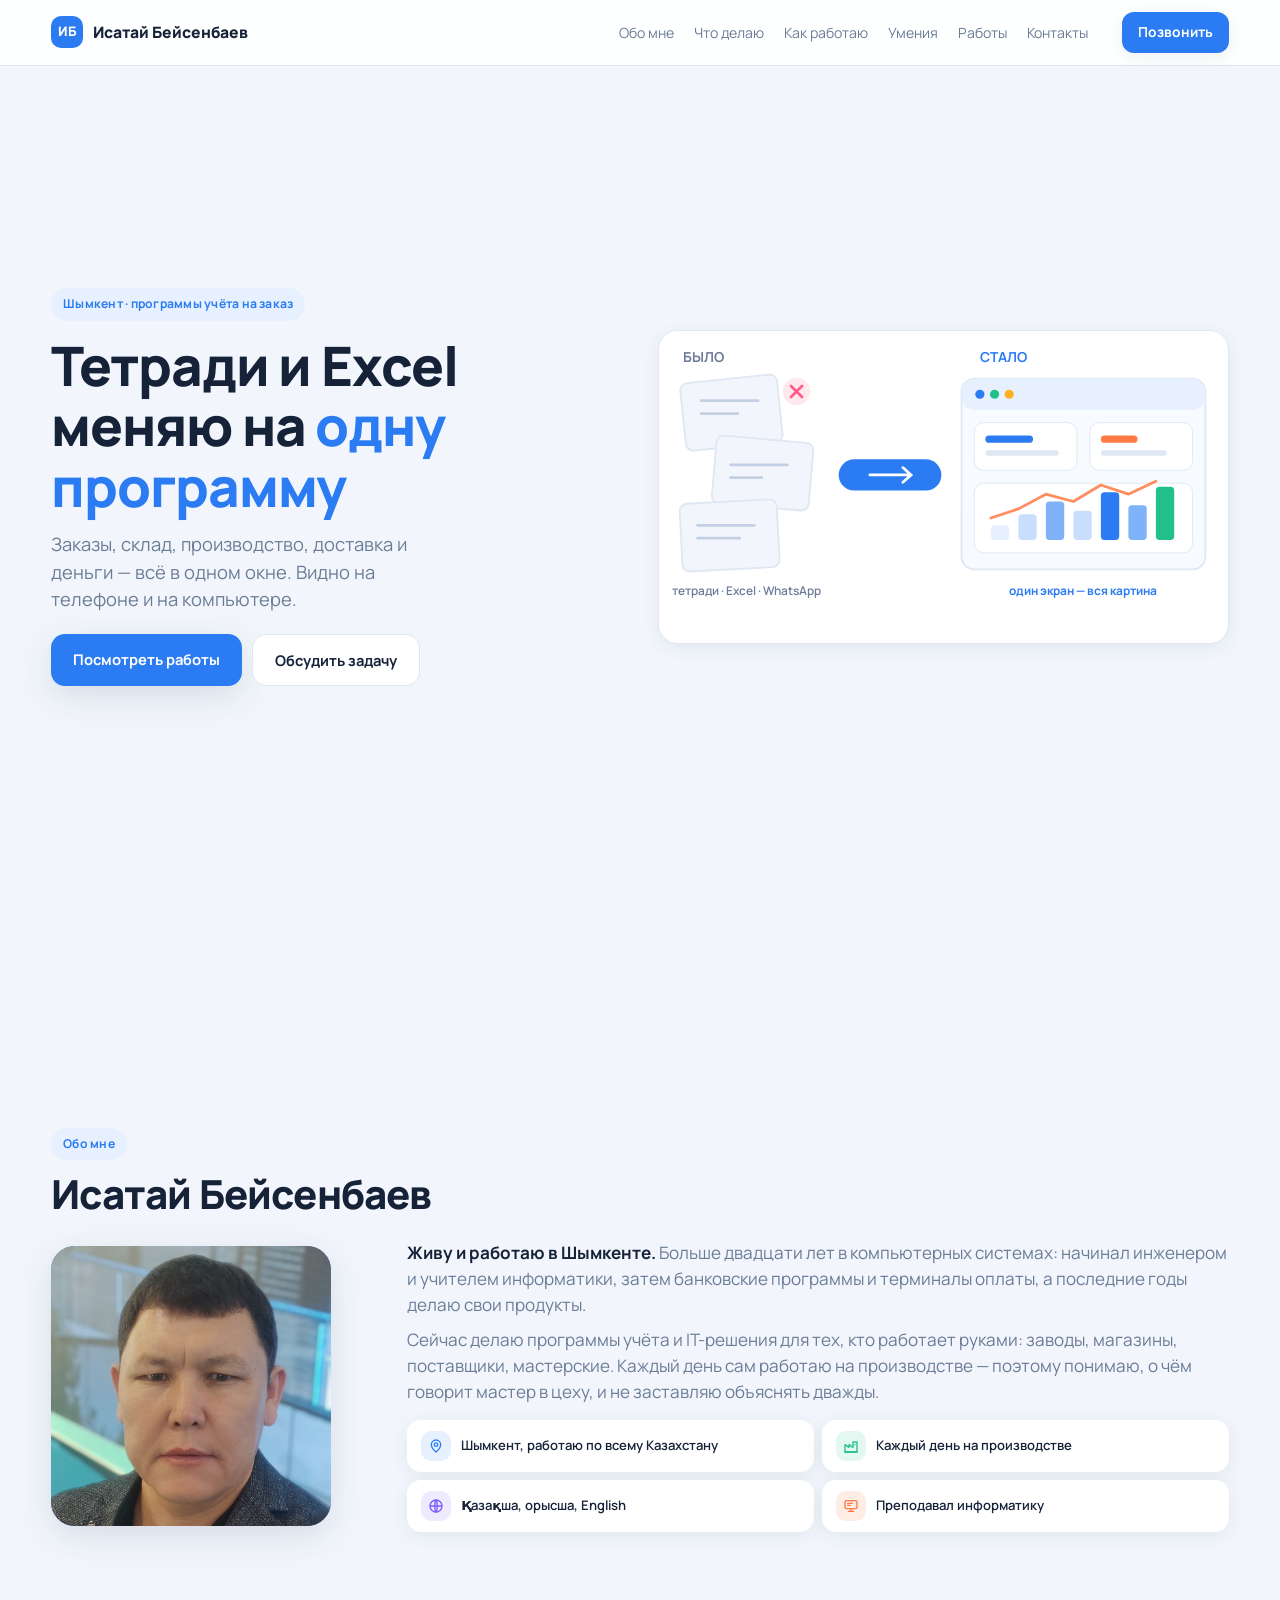
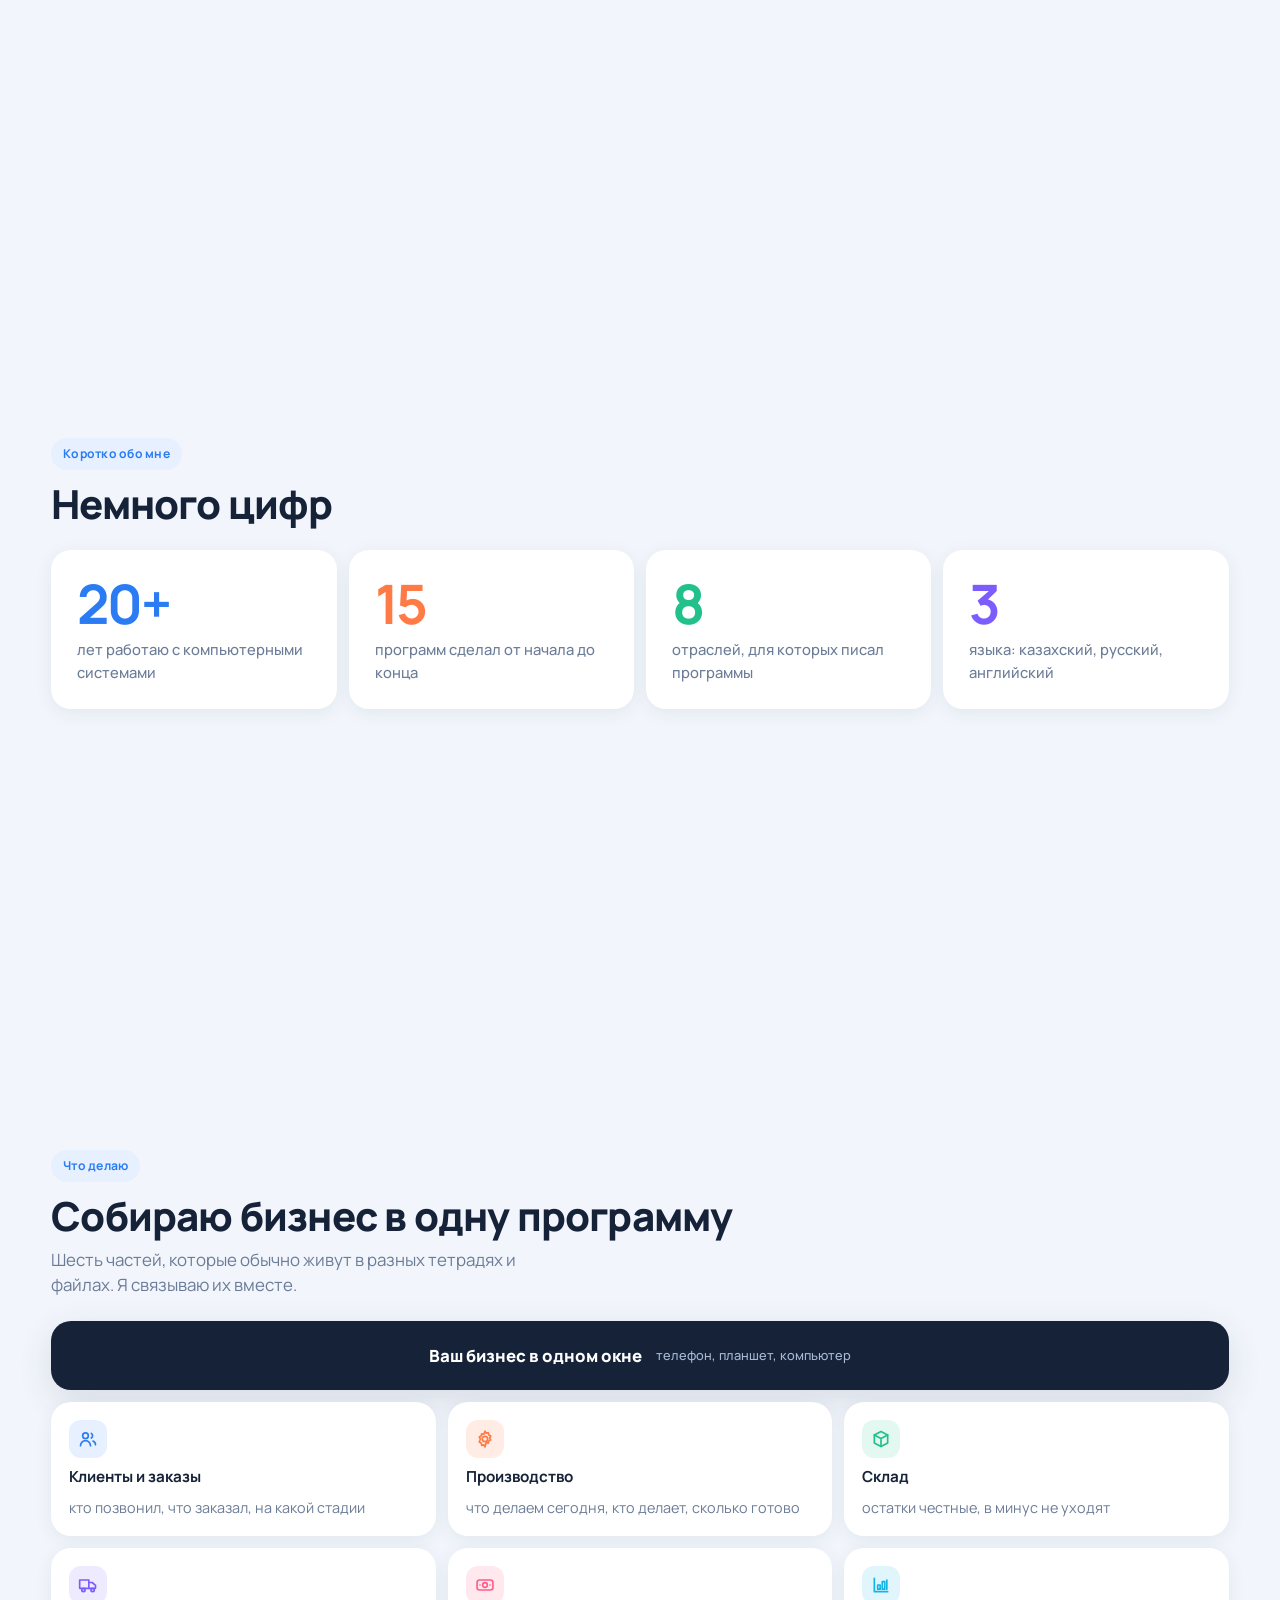
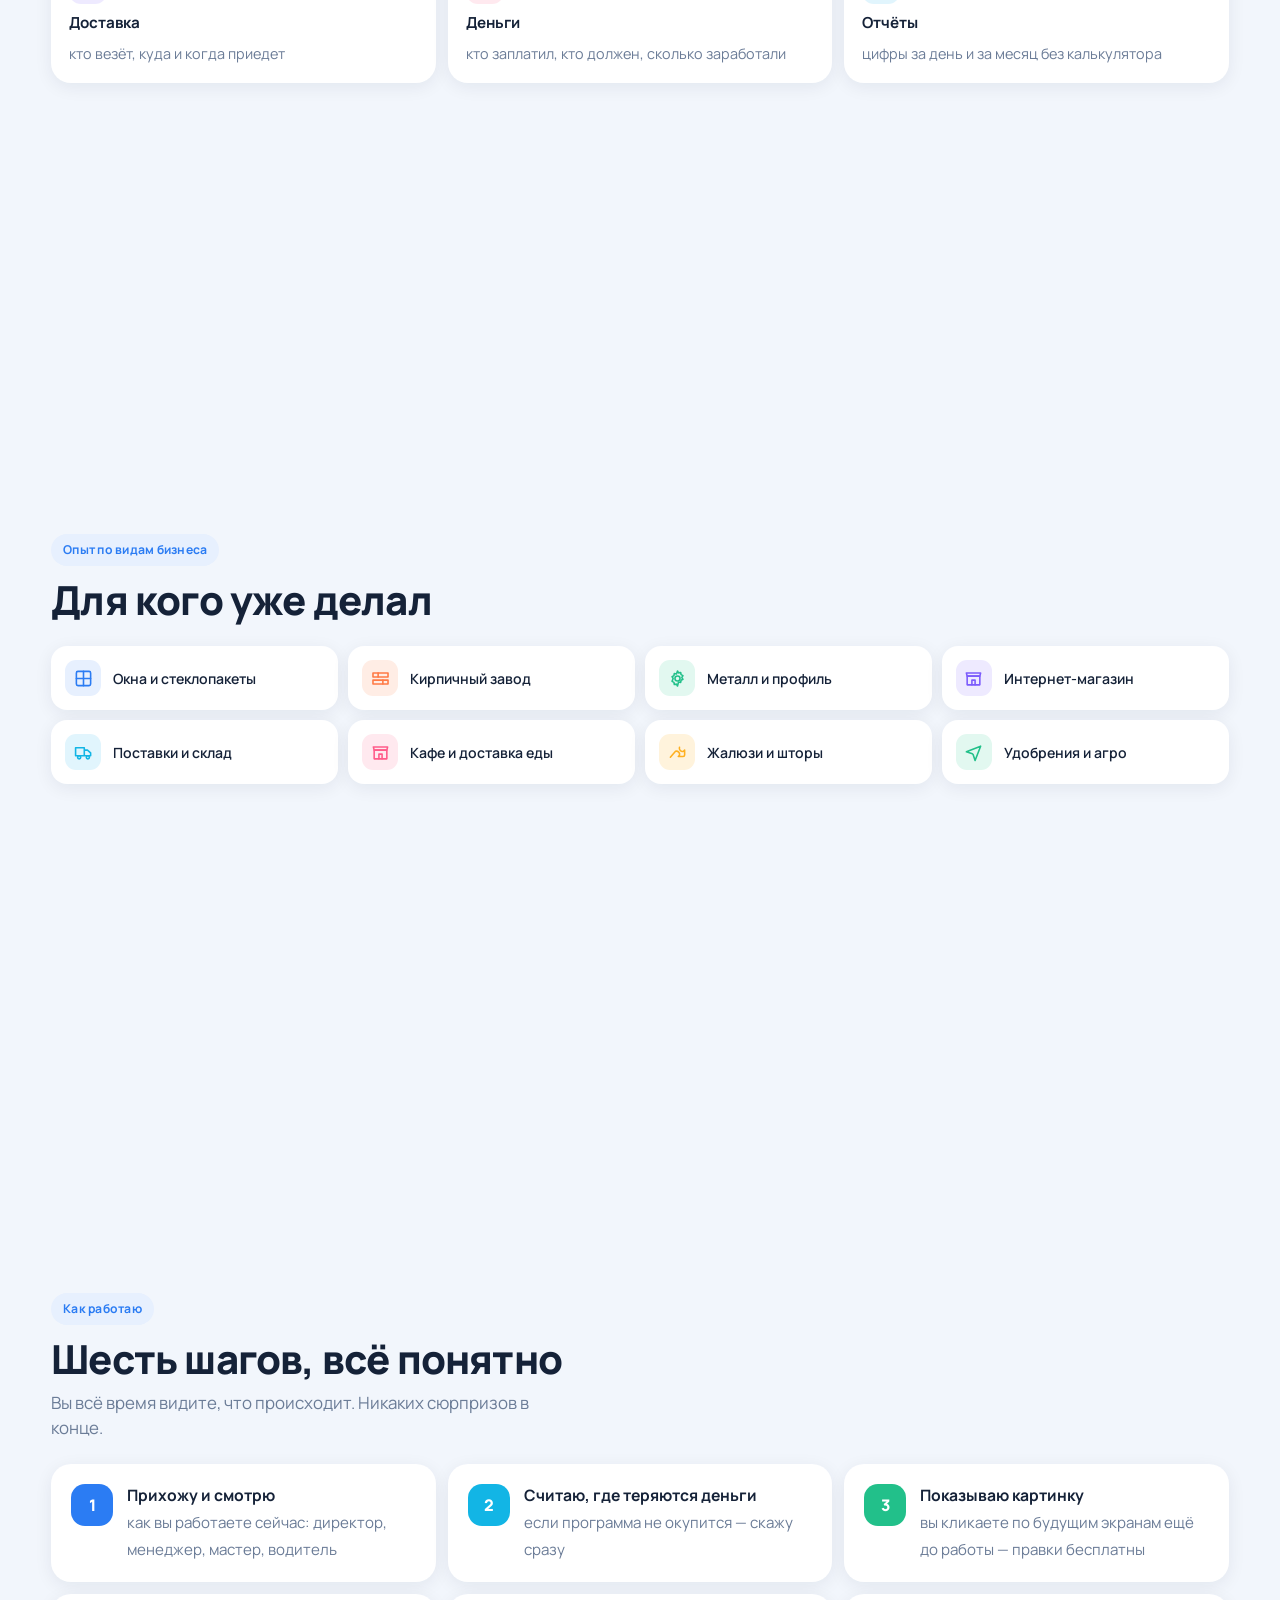
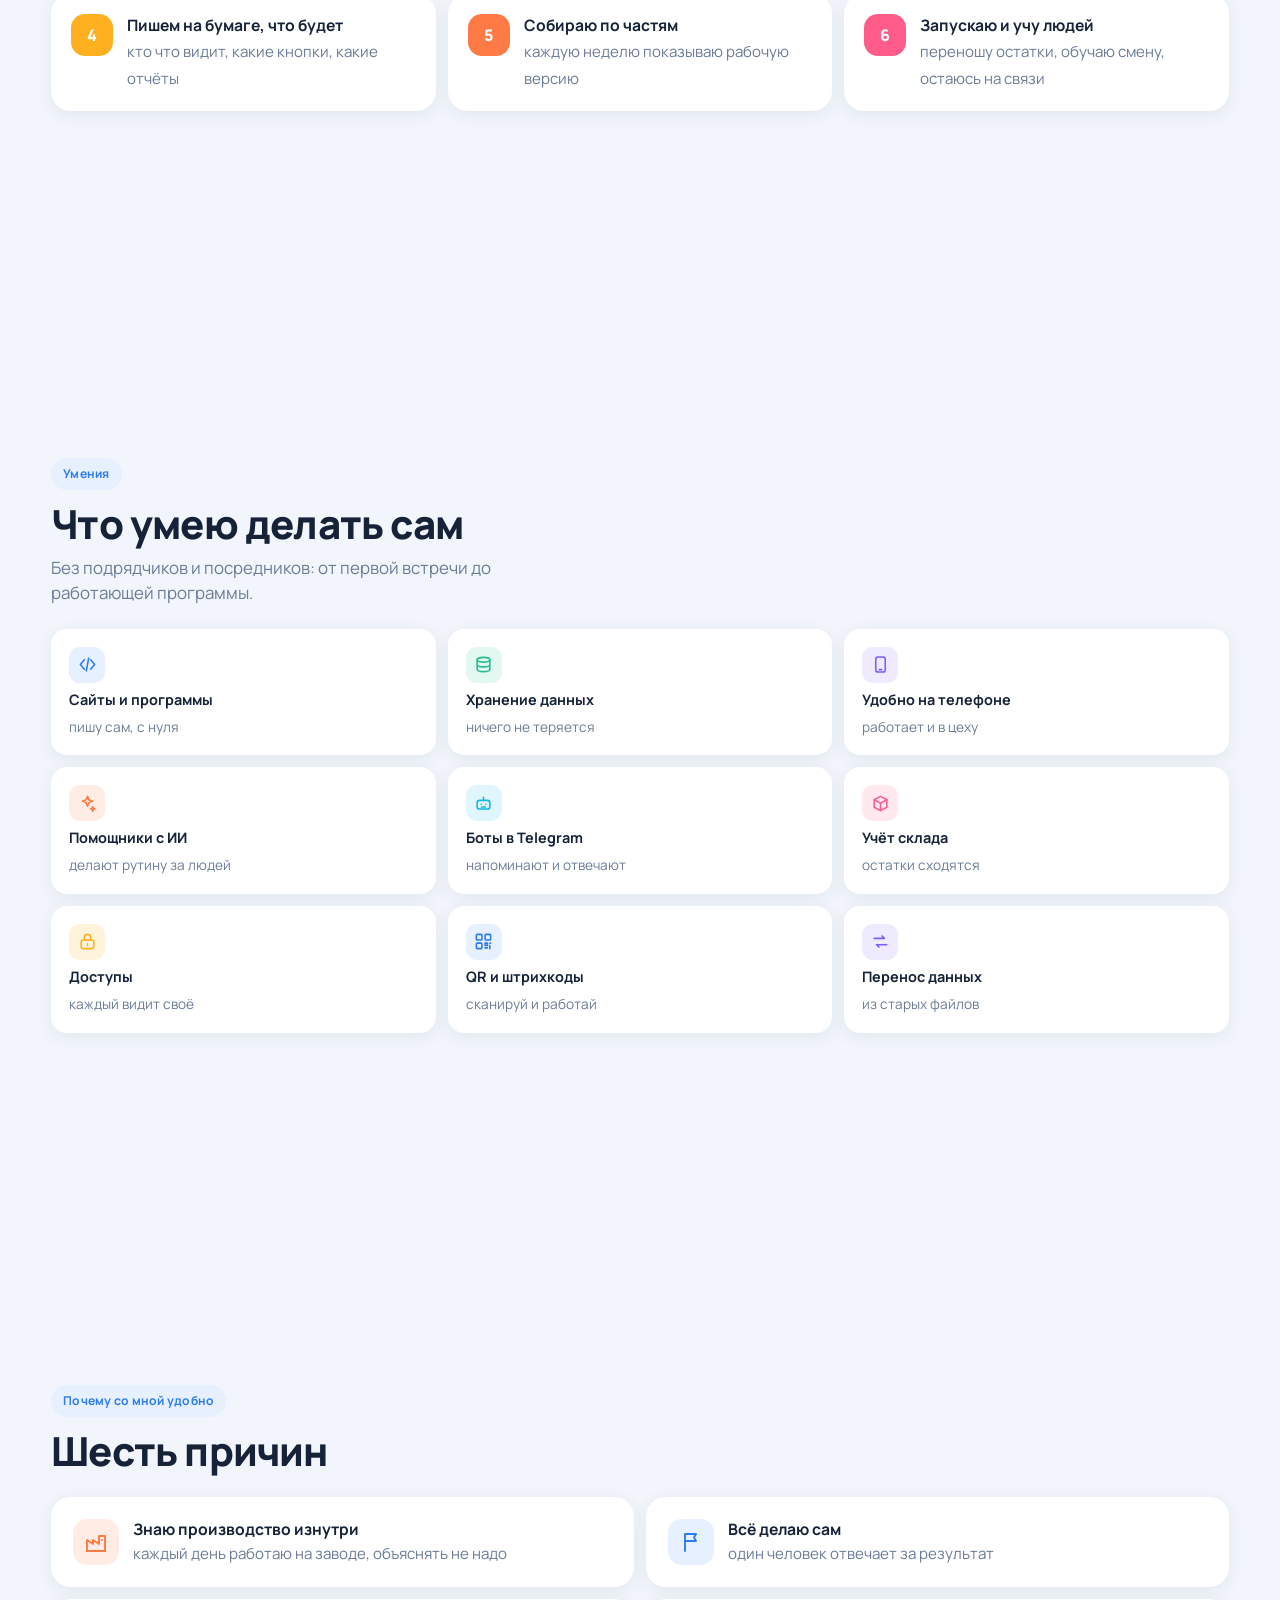
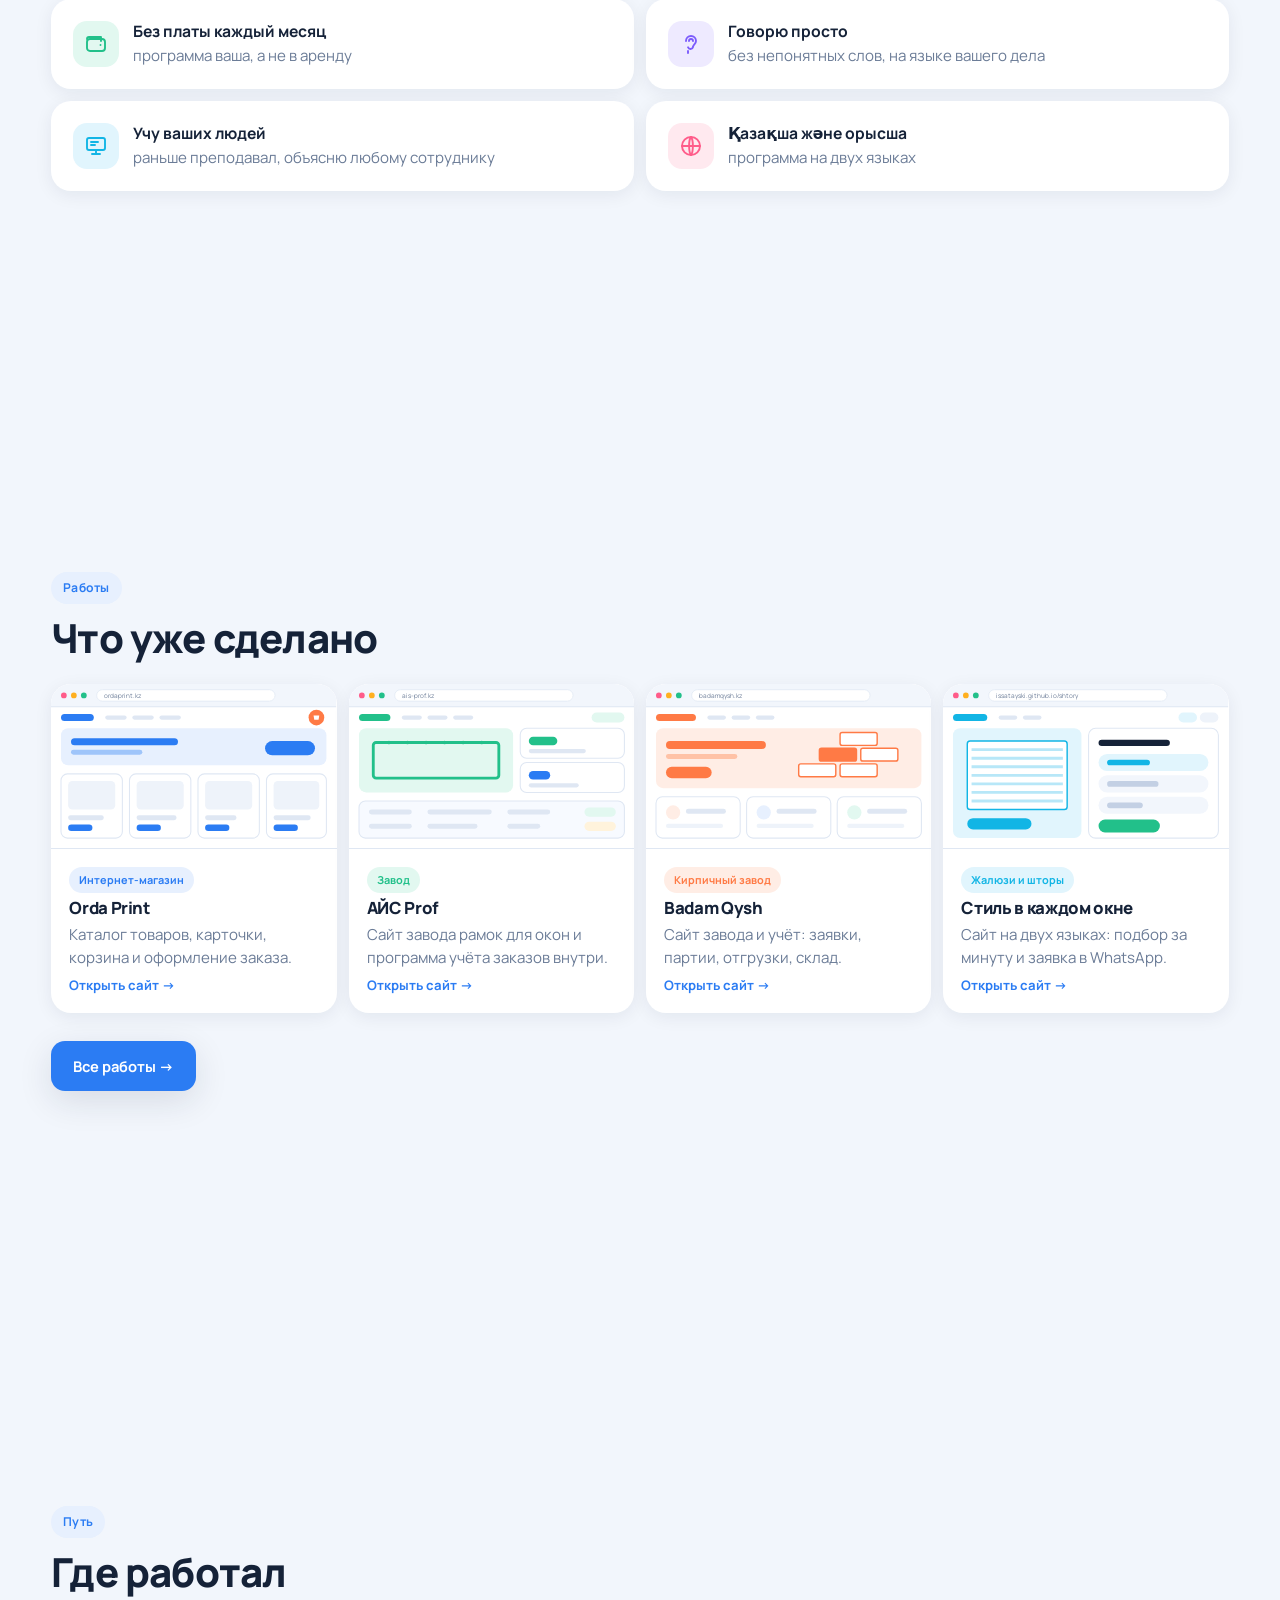
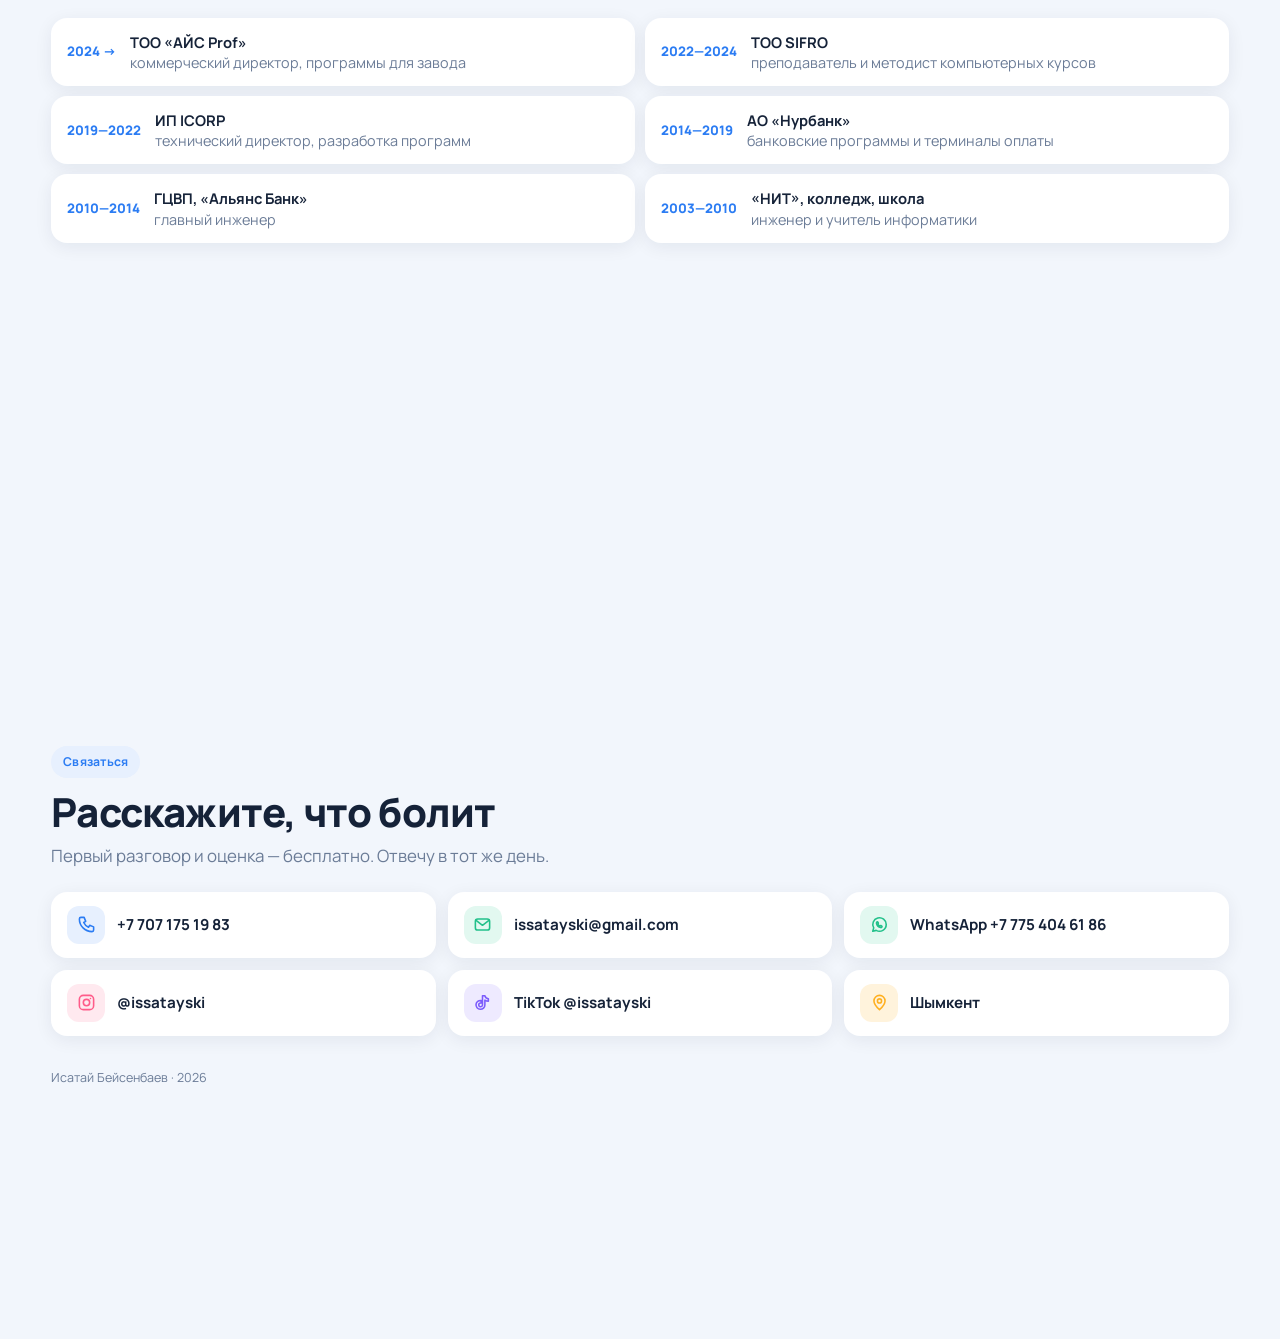
==== commit 1f7c22b1: "Add files via upload" ====
--- a/index.html
+++ b/index.html
@@ -71,6 +71,20 @@
 .btn--s:hover{border-color:var(--blue);color:var(--blue)}
 .hero__art{width:100%;height:auto;border-radius:var(--r);background:var(--white);box-shadow:var(--sh);border:1px solid var(--line)}
 
+/* ---- обо мне ---- */
+.about{display:grid;grid-template-columns:1fr;gap:clamp(16px,3vw,32px);align-items:center}
+.photo{position:relative;width:100%;max-width:280px;aspect-ratio:1/1;border-radius:24px;overflow:hidden;
+  background:linear-gradient(135deg,#2B7CF3,#7C5CFC);box-shadow:var(--sh2);display:grid;place-items:center}
+.photo img{width:100%;height:100%;object-fit:cover;position:absolute;inset:0}
+.photo span{color:#fff;font-weight:800;font-size:3.4rem;letter-spacing:.02em}
+.about p{color:var(--muted);font-size:.95em}
+.about p b{color:var(--ink)}
+.facts{display:grid;grid-template-columns:1fr 1fr;gap:8px;margin-top:16px}
+.facts div{background:var(--white);border-radius:14px;padding:11px 14px;box-shadow:var(--sh);
+  display:grid;grid-template-columns:30px 1fr;gap:10px;align-items:center;font-size:.82rem;font-weight:600}
+.facts .ic{width:30px;height:30px;border-radius:10px;display:grid;place-items:center}
+.facts .ic svg{width:16px;height:16px;fill:none;stroke-width:2;stroke-linecap:round;stroke-linejoin:round}
+
 /* ---- цифры ---- */
 .stats{display:grid;grid-template-columns:1fr 1fr;gap:12px}
 .stat{background:var(--white);border-radius:var(--r);padding:clamp(16px,3vw,26px);box-shadow:var(--sh)}
@@ -177,7 +191,9 @@
   .hub__c em{margin:0}
   .brs{grid-template-columns:repeat(4,1fr)}
   .steps{grid-template-columns:repeat(3,1fr);gap:12px}
-  .tiles{grid-template-columns:repeat(4,1fr);gap:12px}
+  .tiles{grid-template-columns:repeat(3,1fr);gap:12px}
+  .about{grid-template-columns:300px 1fr;gap:clamp(28px,5vw,56px)}
+  .facts{grid-template-columns:repeat(2,1fr)}
   .why{grid-template-columns:repeat(2,1fr);gap:12px}
   .works{grid-template-columns:repeat(4,1fr)}
   .tl{grid-template-columns:repeat(2,1fr);gap:10px}
@@ -199,8 +215,6 @@
 <symbol id="i-window" viewBox="0 0 24 24"><rect x="3" y="3" width="18" height="18" rx="2"/><path d="M12 3v18M3 12h18"/></symbol>
 <symbol id="i-brick" viewBox="0 0 24 24"><rect x="2.5" y="5" width="19" height="5"/><rect x="2.5" y="14" width="19" height="5"/><path d="M9 5v5M15 14v5"/></symbol>
 <symbol id="i-shop" viewBox="0 0 24 24"><path d="M4 9h16v11H4z"/><path d="M3 5h18l-1 4H4z"/><path d="M10 20v-6h4v6"/></symbol>
-<symbol id="i-bus" viewBox="0 0 24 24"><rect x="4" y="4" width="16" height="12" rx="2"/><path d="M4 10h16M9 4v6"/><circle cx="8" cy="19" r="1.6"/><circle cx="16" cy="19" r="1.6"/></symbol>
-<symbol id="i-med" viewBox="0 0 24 24"><rect x="3" y="6" width="18" height="14" rx="3"/><path d="M12 10v6M9 13h6M9 6V4h6v2"/></symbol>
 <symbol id="i-tools" viewBox="0 0 24 24"><path d="M14.5 5.5a4 4 0 0 0 5 5L21 9v6a2 2 0 0 1-2 2h-6l1.5-1.5a4 4 0 0 0-5-5L3 18"/></symbol>
 <symbol id="i-plane" viewBox="0 0 24 24"><path d="M10.5 13.5L3 11l18-7-7 18-2.5-7.5z"/></symbol>
 <symbol id="i-code" viewBox="0 0 24 24"><path d="M8 6l-5 6 5 6M16 6l5 6-5 6M13.5 4l-3 16"/></symbol>
@@ -211,8 +225,6 @@
 <symbol id="i-lock" viewBox="0 0 24 24"><rect x="4" y="10" width="16" height="11" rx="3"/><path d="M8 10V7a4 4 0 0 1 8 0v3M12 15v2"/></symbol>
 <symbol id="i-qr" viewBox="0 0 24 24"><rect x="3" y="3" width="7" height="7" rx="1"/><rect x="14" y="3" width="7" height="7" rx="1"/><rect x="3" y="14" width="7" height="7" rx="1"/><path d="M14 14h3v3h-3zM20 14h1M14 20h3M20 17v4"/></symbol>
 <symbol id="i-swap" viewBox="0 0 24 24"><path d="M4 8h13l-3-3M20 16H7l3 3"/></symbol>
-<symbol id="i-cloud" viewBox="0 0 24 24"><path d="M7 18a4 4 0 0 1 .6-8 5.5 5.5 0 0 1 10.5 1.6A3.6 3.6 0 0 1 17.5 18z"/></symbol>
-<symbol id="i-pen" viewBox="0 0 24 24"><path d="M4 20l4-1 11-11a2.1 2.1 0 0 0-3-3L5 16z"/><path d="M14.5 5.5l4 4"/></symbol>
 <symbol id="i-cam" viewBox="0 0 24 24"><rect x="3" y="3" width="18" height="18" rx="5"/><circle cx="12" cy="12" r="4"/><path d="M17 7h.01"/></symbol>
 <symbol id="i-ear" viewBox="0 0 24 24"><path d="M7 9a5 5 0 0 1 10 0c0 3-3 3.6-3 6a2.6 2.6 0 0 1-5 .3"/><path d="M10 9a2 2 0 0 1 4 0M9 21v-2"/></symbol>
 <symbol id="i-board" viewBox="0 0 24 24"><rect x="3" y="4" width="18" height="12" rx="2"/><path d="M12 16v4M8 20h8M7 8h7M7 11h4"/></symbol>
@@ -221,16 +233,113 @@
 <symbol id="i-factory" viewBox="0 0 24 24"><path d="M3 21V10l6 4V10l6 4V6h6v15z"/><path d="M3 21h18M18 10h.01"/></symbol>
 <symbol id="i-wallet" viewBox="0 0 24 24"><path d="M3 7a2 2 0 0 1 2-2h12v4"/><rect x="3" y="7" width="18" height="12" rx="3"/><path d="M16.5 13h.01"/></symbol>
 <symbol id="i-mail" viewBox="0 0 24 24"><rect x="3" y="5" width="18" height="14" rx="3"/><path d="M3.5 6.5L12 13l8.5-6.5"/></symbol>
-<symbol id="i-git" viewBox="0 0 24 24"><circle cx="7" cy="6" r="2.4"/><circle cx="7" cy="18" r="2.4"/><circle cx="17" cy="10" r="2.4"/><path d="M7 8.4v7.2M17 12.4c0 3-4 2.6-4 5.6"/></symbol>
+<symbol id="i-whatsapp" viewBox="0 0 24 24"><path d="M20.5 12a8.5 8.5 0 0 1-12.7 7.4L3.5 20.5l1.2-4.2A8.5 8.5 0 1 1 20.5 12z"/><path d="M9.2 8.6c.5 0 .7.3.9.7l.4 1c.1.3 0 .5-.2.7l-.4.4c.6 1.1 1.4 1.9 2.5 2.5l.4-.4c.2-.2.4-.3.7-.2l1 .4c.4.2.7.4.7.9 0 .9-.8 1.5-1.7 1.3-2.8-.5-4.8-2.5-5.3-5.3-.2-.9.3-1.7 1-2z"/></symbol>
+<symbol id="i-tiktok" viewBox="0 0 24 24"><path d="M15 3.5c.6 2.2 2.2 3.6 4.4 3.8v3.1c-1.7 0-3.2-.5-4.4-1.4v6a5.6 5.6 0 1 1-4.7-5.5v3.2a2.4 2.4 0 1 0 1.7 2.3V3.5z"/></symbol>
 <symbol id="i-pin" viewBox="0 0 24 24"><path d="M12 21s7-6.3 7-11a7 7 0 1 0-14 0c0 4.7 7 11 7 11z"/><circle cx="12" cy="10" r="2.6"/></symbol>
 <symbol id="i-call" viewBox="0 0 24 24"><path d="M5 3h4l2 5-2.5 1.5a12 12 0 0 0 6 6L16 13l5 2v4a2 2 0 0 1-2 2A16 16 0 0 1 3 5a2 2 0 0 1 2-2z"/></symbol>
+</svg>
+
+<svg width="0" height="0" style="position:absolute" aria-hidden="true">
+<!-- ПРЕВЬЮ САЙТОВ -->
+<symbol id="p-orda" viewBox="0 0 400 230">
+  <rect width="400" height="230" fill="#fff"/>
+  <rect width="400" height="32" fill="#F2F6FC"/><path d="M0 32h400" stroke="#DFE7F3" stroke-width="1.5"/>
+  <circle cx="18" cy="16" r="4" fill="#FF5C8A"/><circle cx="32" cy="16" r="4" fill="#FFB020"/><circle cx="46" cy="16" r="4" fill="#22C08A"/>
+  <rect x="64" y="8" width="250" height="16" rx="8" fill="#fff" stroke="#DFE7F3"/>
+  <text x="74" y="20" font-family="Manrope,sans-serif" font-size="9" fill="#6B7C97">ordaprint.kz</text>
+  <rect x="14" y="42" width="46" height="10" rx="5" fill="#2B7CF3"/>
+  <g fill="#DFE7F3"><rect x="76" y="44" width="30" height="6" rx="3"/><rect x="114" y="44" width="30" height="6" rx="3"/><rect x="152" y="44" width="30" height="6" rx="3"/></g>
+  <circle cx="372" cy="47" r="11" fill="#FF7A45"/><path d="M368 44h8l-1 6h-6z" fill="#fff"/>
+  <rect x="14" y="62" width="372" height="52" rx="10" fill="#E7F0FE"/>
+  <rect x="28" y="76" width="150" height="10" rx="5" fill="#2B7CF3"/><rect x="28" y="92" width="100" height="7" rx="3.5" fill="#9FC5FA"/>
+  <rect x="300" y="80" width="70" height="20" rx="10" fill="#2B7CF3"/>
+  <g>
+    <rect x="14" y="126" width="86" height="90" rx="9" fill="#fff" stroke="#DFE7F3" stroke-width="1.5"/>
+    <rect x="24" y="136" width="66" height="40" rx="6" fill="#EEF3FA"/><rect x="24" y="184" width="50" height="7" rx="3.5" fill="#DFE7F3"/><rect x="24" y="197" width="34" height="9" rx="4.5" fill="#2B7CF3"/>
+    <rect x="110" y="126" width="86" height="90" rx="9" fill="#fff" stroke="#DFE7F3" stroke-width="1.5"/>
+    <rect x="120" y="136" width="66" height="40" rx="6" fill="#EEF3FA"/><rect x="120" y="184" width="56" height="7" rx="3.5" fill="#DFE7F3"/><rect x="120" y="197" width="34" height="9" rx="4.5" fill="#2B7CF3"/>
+    <rect x="206" y="126" width="86" height="90" rx="9" fill="#fff" stroke="#DFE7F3" stroke-width="1.5"/>
+    <rect x="216" y="136" width="66" height="40" rx="6" fill="#EEF3FA"/><rect x="216" y="184" width="44" height="7" rx="3.5" fill="#DFE7F3"/><rect x="216" y="197" width="34" height="9" rx="4.5" fill="#2B7CF3"/>
+    <rect x="302" y="126" width="84" height="90" rx="9" fill="#fff" stroke="#DFE7F3" stroke-width="1.5"/>
+    <rect x="312" y="136" width="64" height="40" rx="6" fill="#EEF3FA"/><rect x="312" y="184" width="52" height="7" rx="3.5" fill="#DFE7F3"/><rect x="312" y="197" width="34" height="9" rx="4.5" fill="#2B7CF3"/>
+  </g>
+</symbol>
+<symbol id="p-ais" viewBox="0 0 400 230">
+  <rect width="400" height="230" fill="#fff"/>
+  <rect width="400" height="32" fill="#F2F6FC"/><path d="M0 32h400" stroke="#DFE7F3" stroke-width="1.5"/>
+  <circle cx="18" cy="16" r="4" fill="#FF5C8A"/><circle cx="32" cy="16" r="4" fill="#FFB020"/><circle cx="46" cy="16" r="4" fill="#22C08A"/>
+  <rect x="64" y="8" width="250" height="16" rx="8" fill="#fff" stroke="#DFE7F3"/>
+  <text x="74" y="20" font-family="Manrope,sans-serif" font-size="9" fill="#6B7C97">ais-prof.kz</text>
+  <rect x="14" y="42" width="44" height="10" rx="5" fill="#22C08A"/>
+  <g fill="#DFE7F3"><rect x="74" y="44" width="28" height="6" rx="3"/><rect x="110" y="44" width="28" height="6" rx="3"/><rect x="146" y="44" width="28" height="6" rx="3"/></g>
+  <rect x="340" y="40" width="46" height="14" rx="7" fill="#E2F8F0"/>
+  <rect x="14" y="62" width="216" height="90" rx="10" fill="#E2F8F0"/>
+  <rect x="34" y="82" width="176" height="50" rx="4" fill="none" stroke="#22C08A" stroke-width="4"/>
+  <g fill="#22C08A"><circle cx="56" cy="82" r="2.6"/><circle cx="82" cy="82" r="2.6"/><circle cx="108" cy="82" r="2.6"/><circle cx="134" cy="82" r="2.6"/><circle cx="160" cy="82" r="2.6"/><circle cx="186" cy="82" r="2.6"/></g>
+  <rect x="240" y="62" width="146" height="42" rx="9" fill="#fff" stroke="#DFE7F3" stroke-width="1.5"/>
+  <rect x="252" y="74" width="40" height="12" rx="6" fill="#22C08A"/><rect x="252" y="91" width="80" height="6" rx="3" fill="#DFE7F3"/>
+  <rect x="240" y="110" width="146" height="42" rx="9" fill="#fff" stroke="#DFE7F3" stroke-width="1.5"/>
+  <rect x="252" y="122" width="30" height="12" rx="6" fill="#2B7CF3"/><rect x="252" y="139" width="70" height="6" rx="3" fill="#DFE7F3"/>
+  <rect x="14" y="164" width="372" height="52" rx="9" fill="#F7FAFF" stroke="#DFE7F3" stroke-width="1.5"/>
+  <g fill="#DFE7F3"><rect x="28" y="176" width="60" height="7" rx="3.5"/><rect x="110" y="176" width="90" height="7" rx="3.5"/><rect x="222" y="176" width="60" height="7" rx="3.5"/>
+    <rect x="28" y="196" width="60" height="7" rx="3.5"/><rect x="110" y="196" width="70" height="7" rx="3.5"/><rect x="222" y="196" width="46" height="7" rx="3.5"/></g>
+  <rect x="330" y="173" width="44" height="13" rx="6.5" fill="#E2F8F0"/><rect x="330" y="193" width="44" height="13" rx="6.5" fill="#FFF3DC"/>
+</symbol>
+<symbol id="p-badam" viewBox="0 0 400 230">
+  <rect width="400" height="230" fill="#fff"/>
+  <rect width="400" height="32" fill="#F2F6FC"/><path d="M0 32h400" stroke="#DFE7F3" stroke-width="1.5"/>
+  <circle cx="18" cy="16" r="4" fill="#FF5C8A"/><circle cx="32" cy="16" r="4" fill="#FFB020"/><circle cx="46" cy="16" r="4" fill="#22C08A"/>
+  <rect x="64" y="8" width="250" height="16" rx="8" fill="#fff" stroke="#DFE7F3"/>
+  <text x="74" y="20" font-family="Manrope,sans-serif" font-size="9" fill="#6B7C97">badamqysh.kz</text>
+  <rect x="14" y="42" width="56" height="10" rx="5" fill="#FF7A45"/>
+  <g fill="#DFE7F3"><rect x="86" y="44" width="26" height="6" rx="3"/><rect x="120" y="44" width="26" height="6" rx="3"/><rect x="154" y="44" width="26" height="6" rx="3"/></g>
+  <rect x="14" y="62" width="372" height="84" rx="10" fill="#FFEDE5"/>
+  <g fill="#fff" stroke="#FF7A45" stroke-width="2">
+    <rect x="214" y="112" width="52" height="18" rx="3"/><rect x="272" y="112" width="52" height="18" rx="3"/>
+    <rect x="243" y="90" width="52" height="18" rx="3"/><rect x="301" y="90" width="52" height="18" rx="3"/>
+    <rect x="272" y="68" width="52" height="18" rx="3"/>
+  </g>
+  <rect x="243" y="90" width="52" height="18" rx="3" fill="#FF7A45"/>
+  <rect x="28" y="80" width="140" height="11" rx="5.5" fill="#FF7A45"/><rect x="28" y="98" width="100" height="7" rx="3.5" fill="#FFC2A6"/>
+  <rect x="28" y="116" width="64" height="16" rx="8" fill="#FF7A45"/>
+  <g>
+    <rect x="14" y="158" width="118" height="58" rx="9" fill="#fff" stroke="#DFE7F3" stroke-width="1.5"/>
+    <circle cx="38" cy="180" r="10" fill="#FFEDE5"/><rect x="56" y="175" width="56" height="7" rx="3.5" fill="#DFE7F3"/><rect x="28" y="196" width="80" height="6" rx="3" fill="#EEF3FA"/>
+    <rect x="141" y="158" width="118" height="58" rx="9" fill="#fff" stroke="#DFE7F3" stroke-width="1.5"/>
+    <circle cx="165" cy="180" r="10" fill="#E7F0FE"/><rect x="183" y="175" width="56" height="7" rx="3.5" fill="#DFE7F3"/><rect x="155" y="196" width="80" height="6" rx="3" fill="#EEF3FA"/>
+    <rect x="268" y="158" width="118" height="58" rx="9" fill="#fff" stroke="#DFE7F3" stroke-width="1.5"/>
+    <circle cx="292" cy="180" r="10" fill="#E2F8F0"/><rect x="310" y="175" width="56" height="7" rx="3.5" fill="#DFE7F3"/><rect x="282" y="196" width="80" height="6" rx="3" fill="#EEF3FA"/>
+  </g>
+</symbol>
+<symbol id="p-shtory" viewBox="0 0 400 230">
+  <rect width="400" height="230" fill="#fff"/>
+  <rect width="400" height="32" fill="#F2F6FC"/><path d="M0 32h400" stroke="#DFE7F3" stroke-width="1.5"/>
+  <circle cx="18" cy="16" r="4" fill="#FF5C8A"/><circle cx="32" cy="16" r="4" fill="#FFB020"/><circle cx="46" cy="16" r="4" fill="#22C08A"/>
+  <rect x="64" y="8" width="250" height="16" rx="8" fill="#fff" stroke="#DFE7F3"/>
+  <text x="74" y="20" font-family="Manrope,sans-serif" font-size="9" fill="#6B7C97">issatayski.github.io/shtory</text>
+  <rect x="14" y="42" width="48" height="10" rx="5" fill="#12B5E5"/>
+  <g fill="#DFE7F3"><rect x="78" y="44" width="26" height="6" rx="3"/><rect x="112" y="44" width="26" height="6" rx="3"/></g>
+  <rect x="330" y="40" width="26" height="14" rx="7" fill="#E1F5FD"/><rect x="360" y="40" width="26" height="14" rx="7" fill="#EEF3FA"/>
+  <rect x="14" y="62" width="180" height="154" rx="10" fill="#E1F5FD"/>
+  <rect x="34" y="80" width="140" height="96" rx="4" fill="#fff" stroke="#12B5E5" stroke-width="2"/>
+  <g stroke="#B7E7F8" stroke-width="4"><path d="M40 92h128M40 104h128M40 116h128M40 128h128M40 140h128M40 152h128M40 164h128"/></g>
+  <rect x="34" y="188" width="90" height="16" rx="8" fill="#12B5E5"/>
+  <rect x="204" y="62" width="182" height="154" rx="10" fill="#fff" stroke="#DFE7F3" stroke-width="1.5"/>
+  <rect x="218" y="78" width="100" height="9" rx="4.5" fill="#152238"/>
+  <g>
+    <rect x="218" y="98" width="154" height="24" rx="12" fill="#E1F5FD"/><rect x="230" y="106" width="60" height="8" rx="4" fill="#12B5E5"/>
+    <rect x="218" y="128" width="154" height="24" rx="12" fill="#F2F6FC"/><rect x="230" y="136" width="72" height="8" rx="4" fill="#C3D0E4"/>
+    <rect x="218" y="158" width="154" height="24" rx="12" fill="#F2F6FC"/><rect x="230" y="166" width="50" height="8" rx="4" fill="#C3D0E4"/>
+  </g>
+  <rect x="218" y="190" width="86" height="18" rx="9" fill="#22C08A"/>
+</symbol>
 </svg>
 
 <header class="hdr">
   <div class="hdr__in">
     <a class="logo" href="#top"><i>ИБ</i>Исатай Бейсенбаев</a>
     <nav>
-      <a href="#what">Что делаю</a><a href="#how">Как работаю</a>
+      <a href="#about">Обо мне</a><a href="#what">Что делаю</a><a href="#how">Как работаю</a>
       <a href="#skills">Умения</a><a href="#works">Работы</a><a href="#contacts">Контакты</a>
     </nav>
     <a class="call" href="tel:+77071751983">Позвонить</a>
@@ -292,6 +401,25 @@
   </div>
 </section>
 
+<!-- ОБО МНЕ -->
+<section class="sec" id="about">
+  <div><span class="kicker">Обо мне</span><h2 class="h2" style="margin-top:12px">Исатай Бейсенбаев</h2></div>
+  <div class="about">
+    <!-- ФОТО: положите свой снимок рядом с index.html и назовите foto.jpg -->
+    <div class="photo"><span>ИБ</span><img src="foto.jpg" alt="Исатай Бейсенбаев" onerror="this.remove()"></div>
+    <div>
+      <p><b>Живу и работаю в Шымкенте.</b> Больше двадцати лет в компьютерных системах: начинал инженером и учителем информатики, затем банковские программы и терминалы оплаты, а последние годы делаю свои продукты.</p>
+      <p style="margin-top:10px">Сейчас делаю программы учёта и IT-решения для тех, кто работает руками: заводы, магазины, поставщики, мастерские. Каждый день сам работаю на производстве — поэтому понимаю, о чём говорит мастер в цеху, и не заставляю объяснять дважды.</p>
+      <div class="facts">
+        <div><span class="ic c-blue"><svg><use href="#i-pin"/></svg></span>Шымкент, работаю по всему Казахстану</div>
+        <div><span class="ic c-green"><svg><use href="#i-factory"/></svg></span>Каждый день на производстве</div>
+        <div><span class="ic c-violet"><svg><use href="#i-globe"/></svg></span>Қазақша, орысша, English</div>
+        <div><span class="ic c-orange"><svg><use href="#i-board"/></svg></span>Преподавал информатику</div>
+      </div>
+    </div>
+  </div>
+</section>
+
 <!-- ЦИФРЫ -->
 <section class="sec">
   <div><span class="kicker">Коротко обо мне</span><h2 class="h2" style="margin-top:12px">Немного цифр</h2></div>
@@ -322,14 +450,14 @@
 <section class="sec">
   <div><span class="kicker">Опыт по видам бизнеса</span><h2 class="h2" style="margin-top:12px">Для кого уже делал</h2></div>
   <div class="brs">
-    <div class="br"><span class="ic c-blue"><svg><use href="#i-window"/></svg></span>Стеклопакеты</div>
+    <div class="br"><span class="ic c-blue"><svg><use href="#i-window"/></svg></span>Окна и стеклопакеты</div>
     <div class="br"><span class="ic c-orange"><svg><use href="#i-brick"/></svg></span>Кирпичный завод</div>
     <div class="br"><span class="ic c-green"><svg><use href="#i-gear"/></svg></span>Металл и профиль</div>
-    <div class="br"><span class="ic c-violet"><svg><use href="#i-shop"/></svg></span>Магазин и кухня</div>
-    <div class="br"><span class="ic c-cyan"><svg><use href="#i-bus"/></svg></span>Автобусы</div>
-    <div class="br"><span class="ic c-pink"><svg><use href="#i-med"/></svg></span>Клиники</div>
-    <div class="br"><span class="ic c-yellow"><svg><use href="#i-tools"/></svg></span>Услуги и мастера</div>
-    <div class="br"><span class="ic c-blue"><svg><use href="#i-plane"/></svg></span>Туризм</div>
+    <div class="br"><span class="ic c-violet"><svg><use href="#i-shop"/></svg></span>Интернет-магазин</div>
+    <div class="br"><span class="ic c-cyan"><svg><use href="#i-truck"/></svg></span>Поставки и склад</div>
+    <div class="br"><span class="ic c-pink"><svg><use href="#i-shop"/></svg></span>Кафе и доставка еды</div>
+    <div class="br"><span class="ic c-yellow"><svg><use href="#i-tools"/></svg></span>Жалюзи и шторы</div>
+    <div class="br"><span class="ic c-green"><svg><use href="#i-plane"/></svg></span>Удобрения и агро</div>
   </div>
 </section>
 
@@ -359,11 +487,8 @@
     <div class="tile"><span class="ic c-cyan"><svg><use href="#i-bot"/></svg></span><b>Боты в Telegram</b><span>напоминают и отвечают</span></div>
     <div class="tile"><span class="ic c-pink"><svg><use href="#i-box"/></svg></span><b>Учёт склада</b><span>остатки сходятся</span></div>
     <div class="tile"><span class="ic c-yellow"><svg><use href="#i-lock"/></svg></span><b>Доступы</b><span>каждый видит своё</span></div>
-    <div class="tile"><span class="ic c-green"><svg><use href="#i-money"/></svg></span><b>Оплата Kaspi</b><span>QR и переводы</span></div>
     <div class="tile"><span class="ic c-blue"><svg><use href="#i-qr"/></svg></span><b>QR и штрихкоды</b><span>сканируй и работай</span></div>
     <div class="tile"><span class="ic c-violet"><svg><use href="#i-swap"/></svg></span><b>Перенос данных</b><span>из старых файлов</span></div>
-    <div class="tile"><span class="ic c-cyan"><svg><use href="#i-cloud"/></svg></span><b>Размещение</b><span>дешёвый хостинг</span></div>
-    <div class="tile"><span class="ic c-pink"><svg><use href="#i-pen"/></svg></span><b>Дизайн и видео</b><span>сайты, ролики, 360°</span></div>
   </div>
 </section>
 
@@ -373,7 +498,7 @@
   <div class="why">
     <div><span class="ic c-orange"><svg><use href="#i-factory"/></svg></span><div><b>Знаю производство изнутри</b><span>каждый день работаю на заводе, объяснять не надо</span></div></div>
     <div><span class="ic c-blue"><svg><use href="#i-flag"/></svg></span><div><b>Всё делаю сам</b><span>один человек отвечает за результат</span></div></div>
-    <div><span class="ic c-green"><svg><use href="#i-wallet"/></svg></span><div><b>Дёшево содержать</b><span>обычный хостинг за пару тысяч тенге в месяц</span></div></div>
+    <div><span class="ic c-green"><svg><use href="#i-wallet"/></svg></span><div><b>Без платы каждый месяц</b><span>программа ваша, а не в аренду</span></div></div>
     <div><span class="ic c-violet"><svg><use href="#i-ear"/></svg></span><div><b>Говорю просто</b><span>без непонятных слов, на языке вашего дела</span></div></div>
     <div><span class="ic c-cyan"><svg><use href="#i-board"/></svg></span><div><b>Учу ваших людей</b><span>раньше преподавал, объясню любому сотруднику</span></div></div>
     <div><span class="ic c-pink"><svg><use href="#i-globe"/></svg></span><div><b>Қазақша және орысша</b><span>программа на двух языках</span></div></div>
@@ -386,73 +511,35 @@
   <div class="works">
 
     <!-- РАБОТА 1 -->
-    <a class="work" href="https://issatayski.github.io/steklo" target="_blank" rel="noopener">
-      <svg class="work__art" viewBox="0 0 400 170" aria-hidden="true">
-        <rect width="400" height="170" fill="#E7F0FE"/>
-        <rect x="120" y="30" width="160" height="100" rx="8" fill="#fff" stroke="#2B7CF3" stroke-width="3"/>
-        <rect x="136" y="46" width="128" height="68" rx="4" fill="#DCEBFF"/>
-        <path d="M136 46h128M200 46v68" stroke="#fff" stroke-width="4"/>
-        <rect x="120" y="142" width="160" height="6" rx="3" fill="#2B7CF3" opacity=".3"/>
-        <circle cx="322" cy="52" r="20" fill="#FF7A45"/><path d="M316 52l5 5 9-10" stroke="#fff" stroke-width="3" fill="none" stroke-linecap="round" stroke-linejoin="round"/>
-        <rect x="62" y="96" width="34" height="34" rx="10" fill="#22C08A"/><path d="M71 113l6 6 11-13" stroke="#fff" stroke-width="3" fill="none" stroke-linecap="round" stroke-linejoin="round"/>
-      </svg>
-      <div class="work__t"><span class="pill" style="background:var(--sky);color:var(--blue)">Стеклопакеты</span>
-        <h3>GlassERP</h3><p>Заказ, раскрой стекла, проверка качества, паспорт на каждое изделие.</p>
-        <span class="go">Открыть демо →</span></div>
+    <a class="work" href="https://ordaprint.kz/" target="_blank" rel="noopener">
+      <svg class="work__art" viewBox="0 0 400 230" aria-hidden="true"><use href="#p-orda"/></svg>
+      <div class="work__t"><span class="pill" style="background:var(--sky);color:var(--blue)">Интернет-магазин</span>
+        <h3>Orda Print</h3><p>Каталог товаров, карточки, корзина и оформление заказа.</p>
+        <span class="go">Открыть сайт →</span></div>
     </a>
 
     <!-- РАБОТА 2 -->
+    <a class="work" href="https://ais-prof.kz/" target="_blank" rel="noopener">
+      <svg class="work__art" viewBox="0 0 400 230" aria-hidden="true"><use href="#p-ais"/></svg>
+      <div class="work__t"><span class="pill" style="background:var(--green-l);color:var(--green)">Завод</span>
+        <h3>АЙС Prof</h3><p>Сайт завода рамок для окон и программа учёта заказов внутри.</p>
+        <span class="go">Открыть сайт →</span></div>
+    </a>
+
+    <!-- РАБОТА 3 -->
     <a class="work" href="https://badamqysh.kz" target="_blank" rel="noopener">
-      <svg class="work__art" viewBox="0 0 400 170" aria-hidden="true">
-        <rect width="400" height="170" fill="#FFEDE5"/>
-        <g fill="#fff" stroke="#FF7A45" stroke-width="3">
-          <rect x="96" y="100" width="66" height="24" rx="5"/><rect x="168" y="100" width="66" height="24" rx="5"/><rect x="240" y="100" width="66" height="24" rx="5"/>
-          <rect x="132" y="70" width="66" height="24" rx="5"/><rect x="204" y="70" width="66" height="24" rx="5"/>
-          <rect x="168" y="40" width="66" height="24" rx="5"/>
-        </g>
-        <rect x="204" y="70" width="66" height="24" rx="5" fill="#FF7A45"/>
-        <rect x="96" y="136" width="210" height="6" rx="3" fill="#FF7A45" opacity=".3"/>
-        <circle cx="52" cy="60" r="22" fill="#FFB020"/><path d="M52 50v12l7 5" stroke="#fff" stroke-width="3" fill="none" stroke-linecap="round"/>
-      </svg>
+      <svg class="work__art" viewBox="0 0 400 230" aria-hidden="true"><use href="#p-badam"/></svg>
       <div class="work__t"><span class="pill" style="background:var(--orange-l);color:var(--orange)">Кирпичный завод</span>
-        <h3>Badam Qysh</h3><p>Заявки, партии, отгрузка с уведомлением в Telegram, табло в цеху.</p>
-        <span class="go">Смотреть →</span></div>
+        <h3>Badam Qysh</h3><p>Сайт завода и учёт: заявки, партии, отгрузки, склад.</p>
+        <span class="go">Открыть сайт →</span></div>
     </a>
 
-    <!-- РАБОТА 3 -->
-    <a class="work" href="https://ais-prof.kz" target="_blank" rel="noopener">
-      <svg class="work__art" viewBox="0 0 400 170" aria-hidden="true">
-        <rect width="400" height="170" fill="#E2F8F0"/>
-        <rect x="100" y="36" width="200" height="98" rx="10" fill="#fff" stroke="#22C08A" stroke-width="3"/>
-        <rect x="116" y="52" width="168" height="16" rx="8" fill="#C6F0E1"/>
-        <rect x="116" y="78" width="80" height="10" rx="5" fill="#22C08A"/>
-        <rect x="116" y="96" width="120" height="10" rx="5" fill="#DFE7F3"/>
-        <rect x="116" y="114" width="60" height="10" rx="5" fill="#DFE7F3"/>
-        <circle cx="266" cy="106" r="22" fill="#22C08A"/><path d="M258 106l6 6 12-14" stroke="#fff" stroke-width="3" fill="none" stroke-linecap="round" stroke-linejoin="round"/>
-        <circle cx="54" cy="60" r="18" fill="#2B7CF3"/><path d="M47 60h14M54 53v14" stroke="#fff" stroke-width="3" stroke-linecap="round"/>
-      </svg>
-      <div class="work__t"><span class="pill" style="background:var(--green-l);color:var(--green)">Профиль для окон</span>
-        <h3>AisERP</h3><p>Работает на заводе каждый день: заказы, склад, отгрузки, долги.</p>
-        <span class="go">Сайт компании →</span></div>
-    </a>
-
     <!-- РАБОТА 4 -->
-    <a class="work" href="https://biletall.kz" target="_blank" rel="noopener">
-      <svg class="work__art" viewBox="0 0 400 170" aria-hidden="true">
-        <rect width="400" height="170" fill="#EEEAFF"/>
-        <path d="M40 128C96 128 100 52 180 52s84 76 180 76" stroke="#C9BEFF" stroke-width="4" stroke-dasharray="10 10" fill="none" stroke-linecap="round"/>
-        <circle cx="40" cy="128" r="10" fill="#7C5CFC"/>
-        <path d="M356 128v-14a12 12 0 1 0-24 0c0 9 12 20 12 20s12-11 12-20z" fill="#FF5C8A"/>
-        <g><rect x="136" y="60" width="104" height="46" rx="10" fill="#fff" stroke="#7C5CFC" stroke-width="3"/>
-          <rect x="148" y="70" width="36" height="24" rx="4" fill="#DCD5FF"/><rect x="192" y="70" width="36" height="24" rx="4" fill="#DCD5FF"/>
-          <circle cx="158" cy="112" r="8" fill="#7C5CFC"/><circle cx="220" cy="112" r="8" fill="#7C5CFC"/></g>
-        <rect x="272" y="34" width="82" height="46" rx="8" fill="#fff" stroke="#7C5CFC" stroke-width="3"/>
-        <path d="M300 34v46" stroke="#C9BEFF" stroke-width="3" stroke-dasharray="5 5"/>
-        <rect x="310" y="48" width="34" height="7" rx="3.5" fill="#7C5CFC"/><rect x="310" y="62" width="24" height="7" rx="3.5" fill="#DFE7F3"/>
-      </svg>
-      <div class="work__t"><span class="pill" style="background:var(--violet-l);color:var(--violet)">Автобусы</span>
-        <h3>Bilet all</h3><p>Продажа билетов на межгород: касса вокзала и покупка с телефона.</p>
-        <span class="go">Смотреть →</span></div>
+    <a class="work" href="https://issatayski.github.io/shtory/" target="_blank" rel="noopener">
+      <svg class="work__art" viewBox="0 0 400 230" aria-hidden="true"><use href="#p-shtory"/></svg>
+      <div class="work__t"><span class="pill" style="background:var(--cyan-l);color:var(--cyan)">Жалюзи и шторы</span>
+        <h3>Стиль в каждом окне</h3><p>Сайт на двух языках: подбор за минуту и заявка в WhatsApp.</p>
+        <span class="go">Открыть сайт →</span></div>
     </a>
 
   </div>
@@ -479,9 +566,9 @@
   <div class="cts">
     <a href="tel:+77071751983"><span class="ic c-blue"><svg><use href="#i-call"/></svg></span>+7 707 175 19 83</a>
     <a href="mailto:issatayski@gmail.com"><span class="ic c-green"><svg><use href="#i-mail"/></svg></span>issatayski@gmail.com</a>
-    <a href="https://github.com/issatayski" target="_blank" rel="noopener"><span class="ic c-violet"><svg><use href="#i-git"/></svg></span>github.com/issatayski</a>
+    <a href="https://wa.me/77754046186" target="_blank" rel="noopener"><span class="ic c-green"><svg><use href="#i-whatsapp"/></svg></span>WhatsApp +7 775 404 61 86</a>
     <a href="https://instagram.com/issatayski" target="_blank" rel="noopener"><span class="ic c-pink"><svg><use href="#i-cam"/></svg></span>@issatayski</a>
-    <a href="https://ais-prof.kz" target="_blank" rel="noopener"><span class="ic c-cyan"><svg><use href="#i-globe"/></svg></span>ais-prof.kz</a>
+    <a href="https://www.tiktok.com/@issatayski" target="_blank" rel="noopener"><span class="ic c-violet"><svg><use href="#i-tiktok"/></svg></span>TikTok @issatayski</a>
     <p><span class="ic c-yellow"><svg><use href="#i-pin"/></svg></span>Шымкент</p>
   </div>
   <p class="foot">Исатай Бейсенбаев · 2026</p>
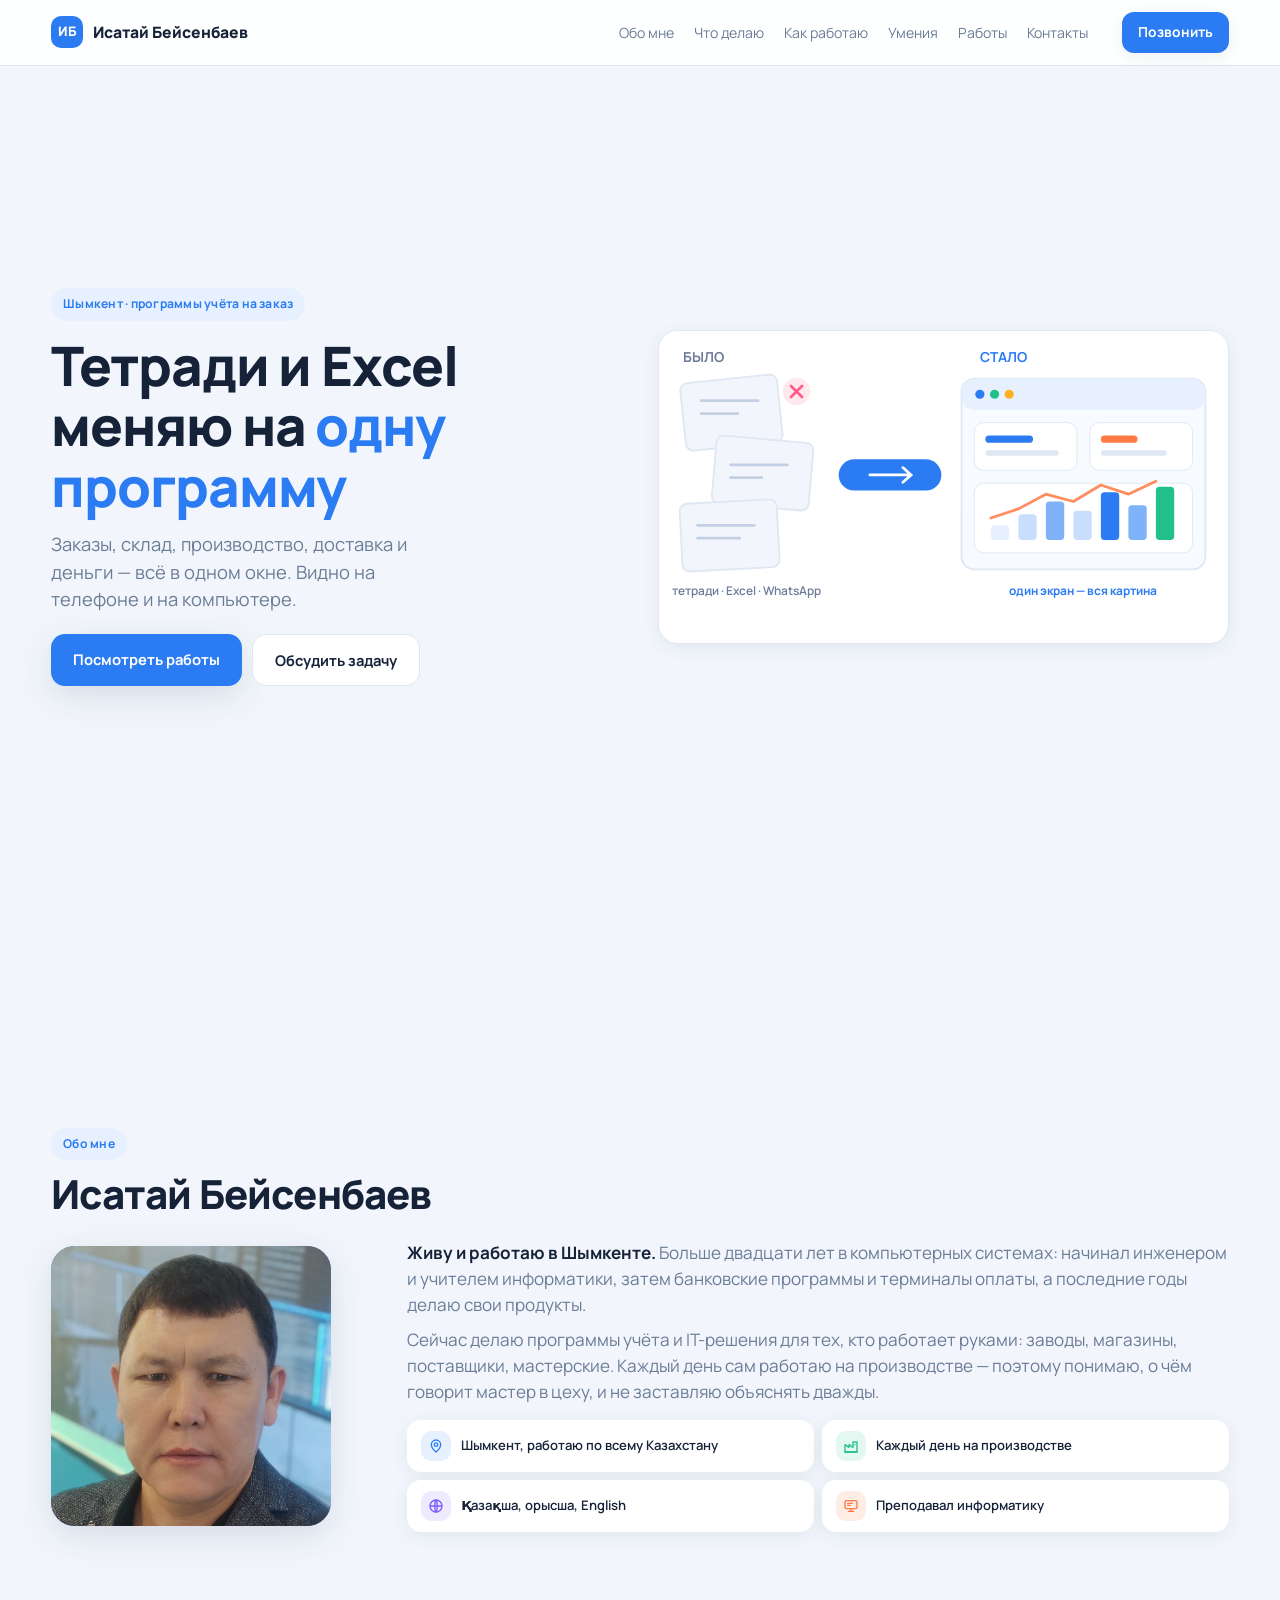
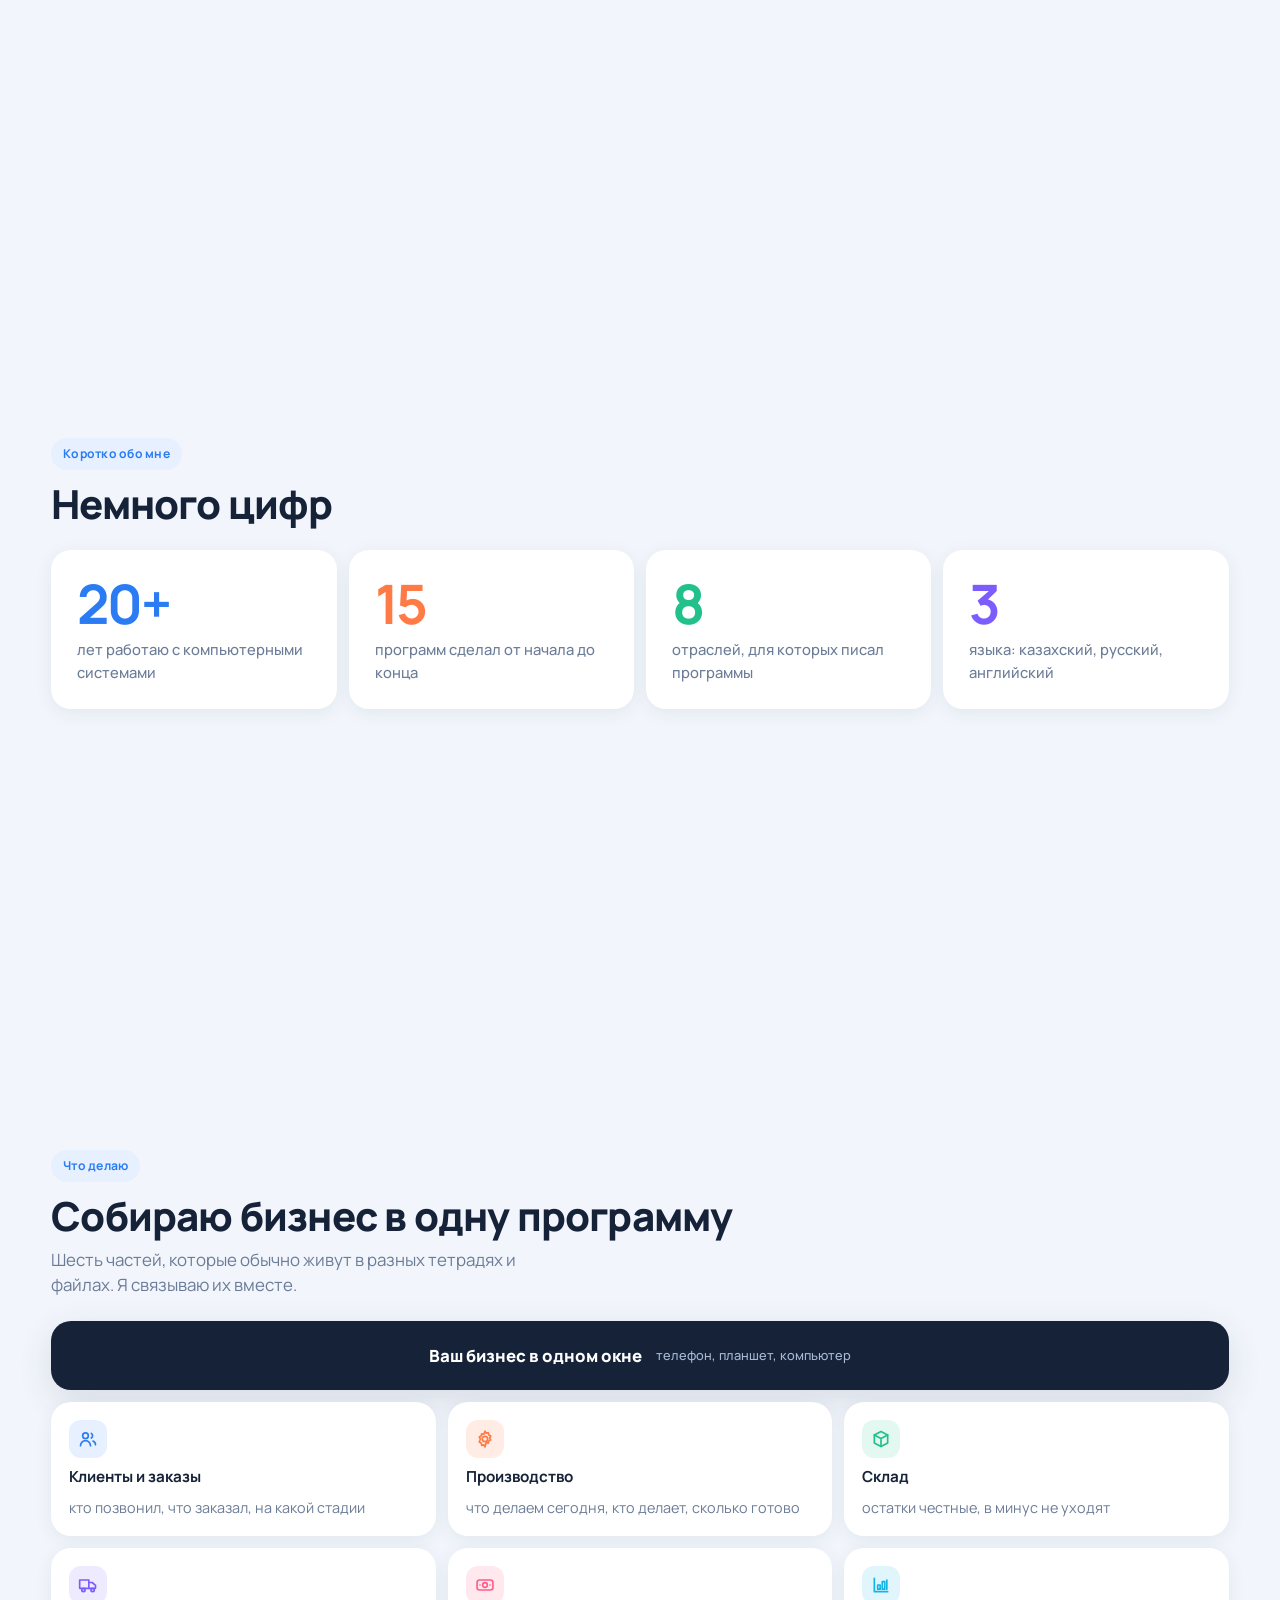
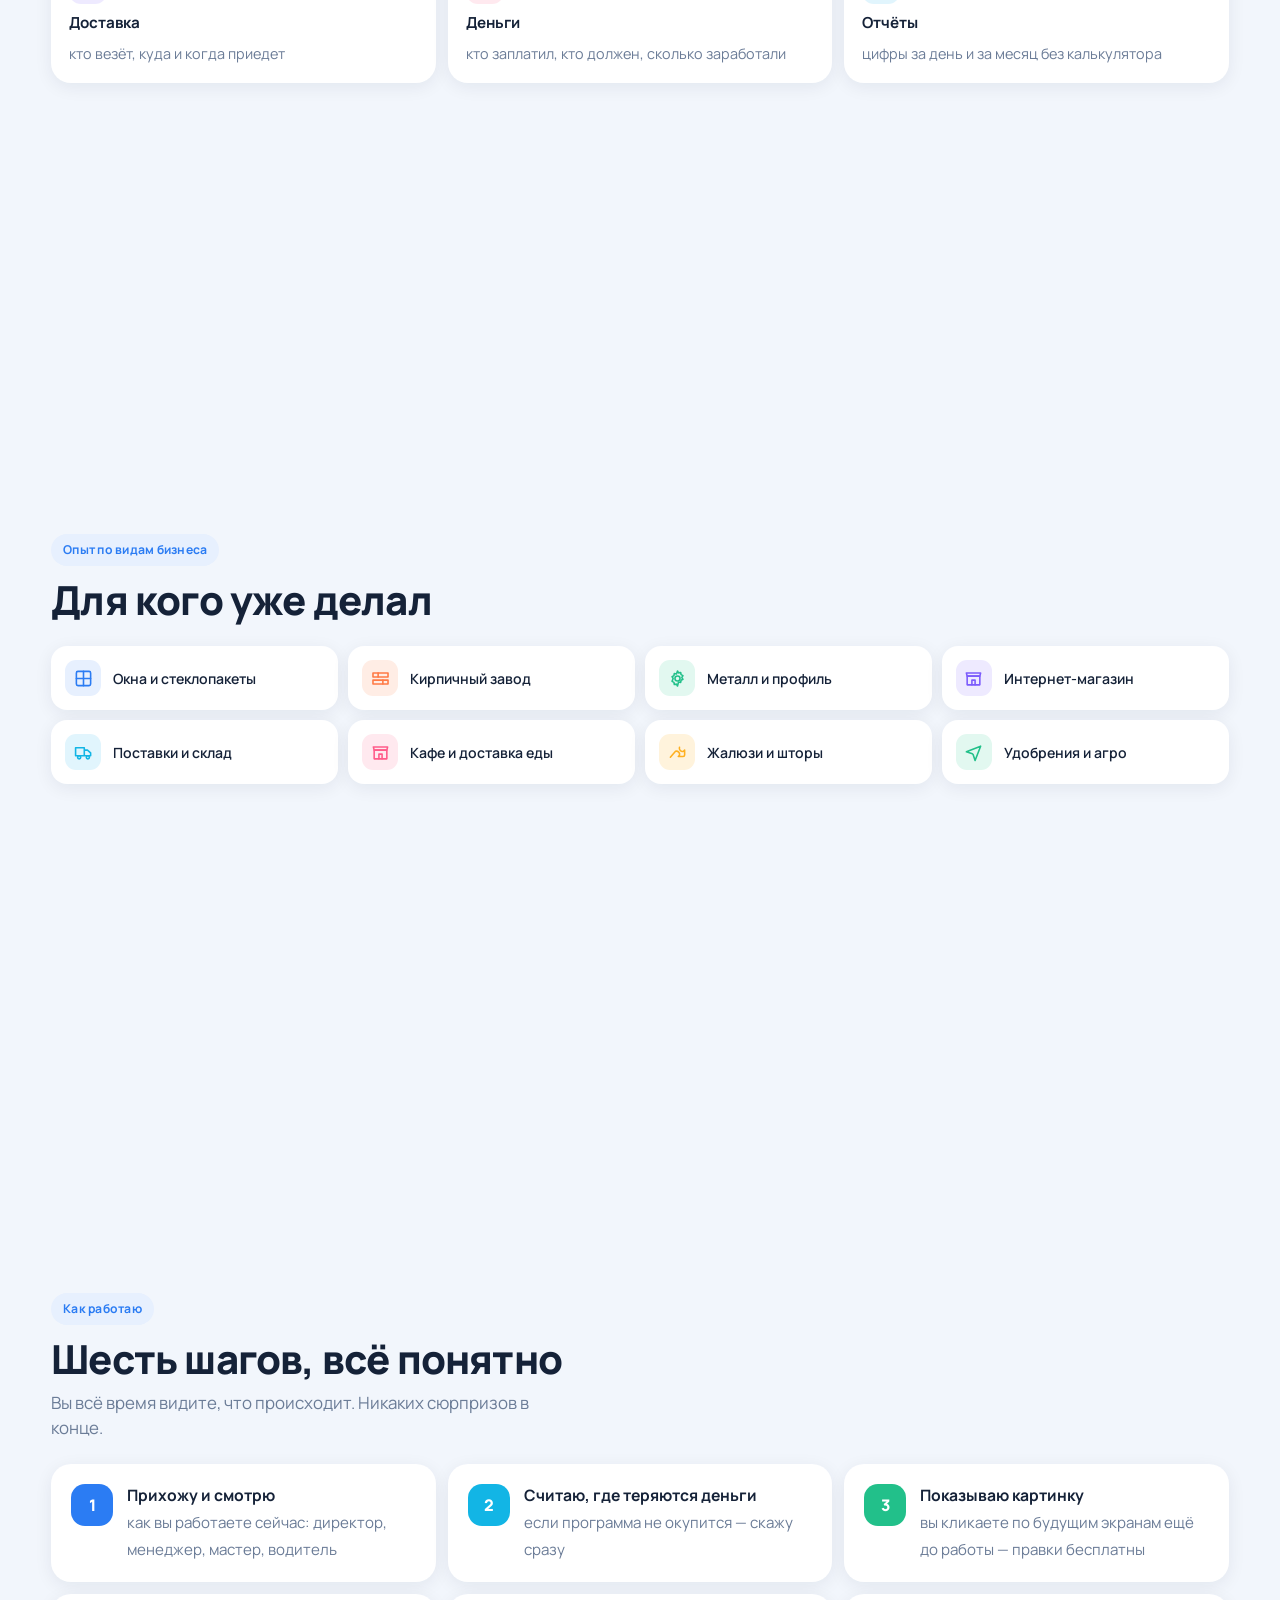
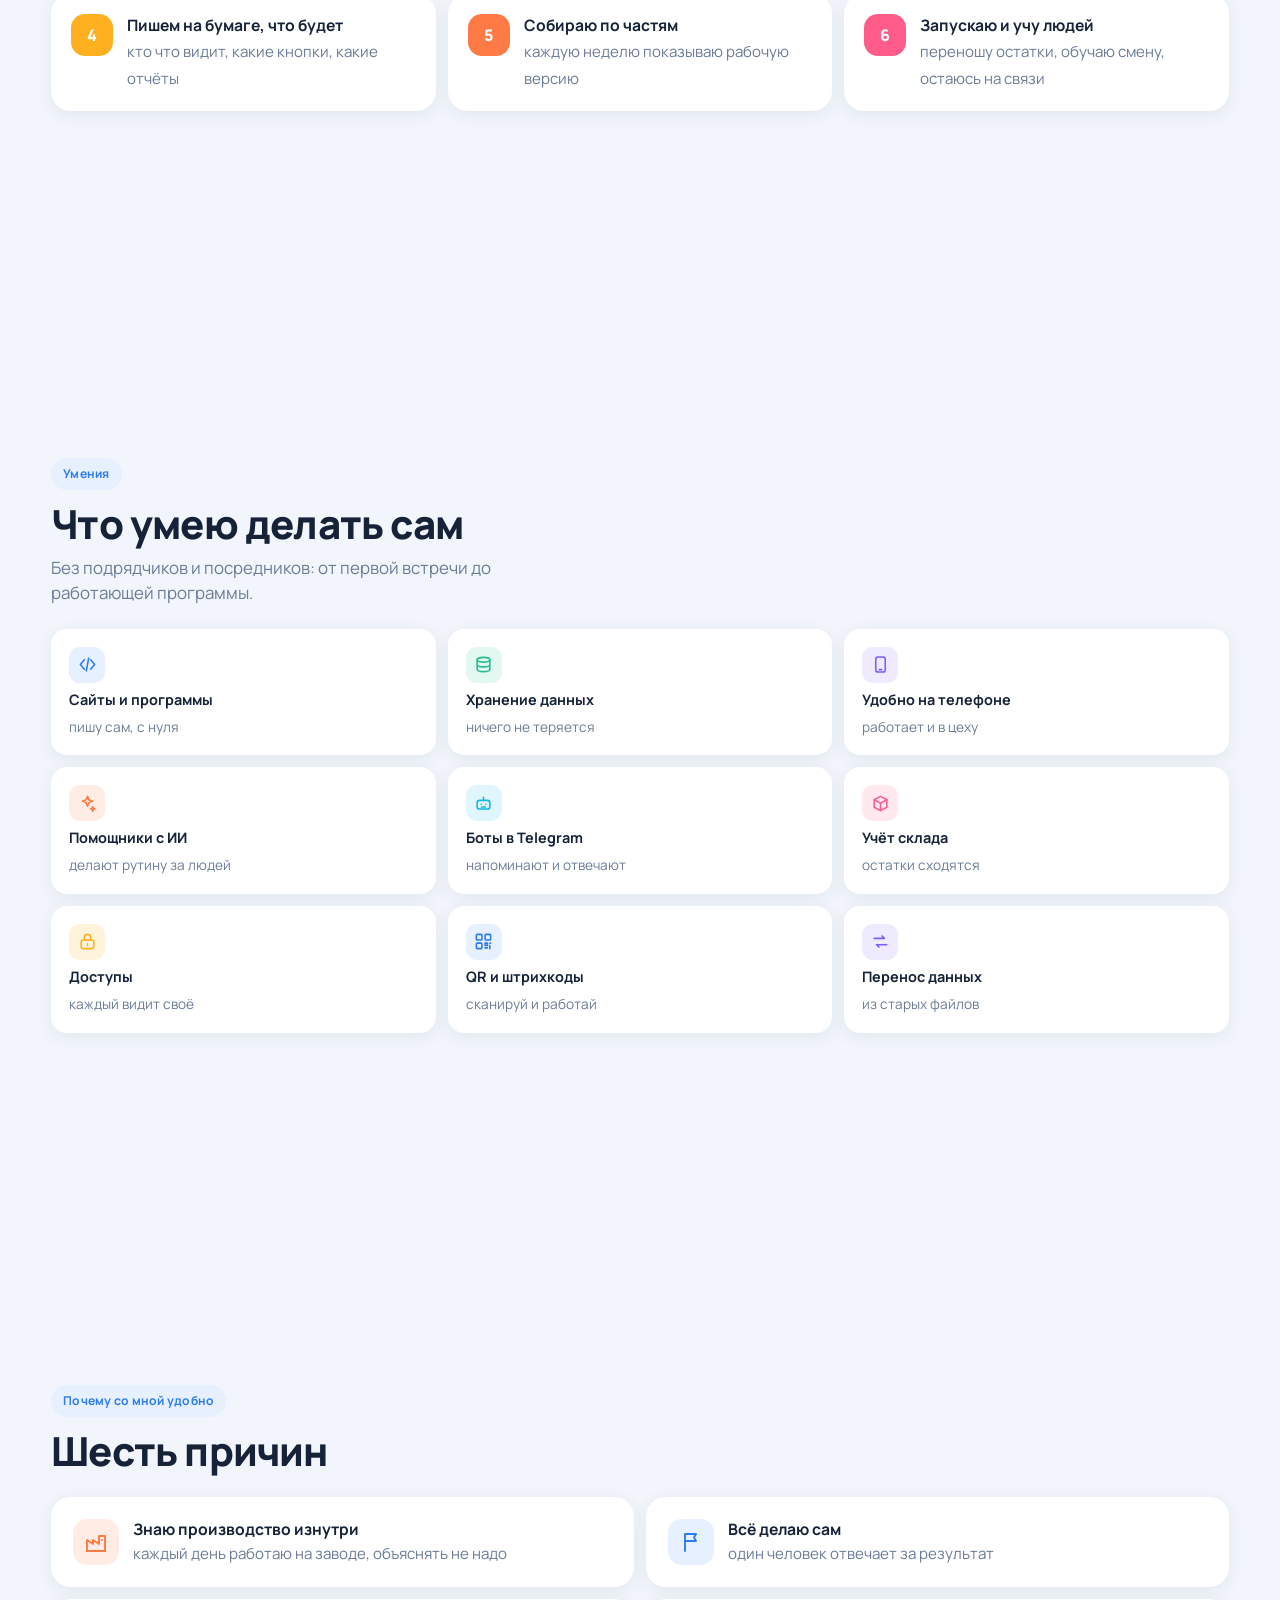
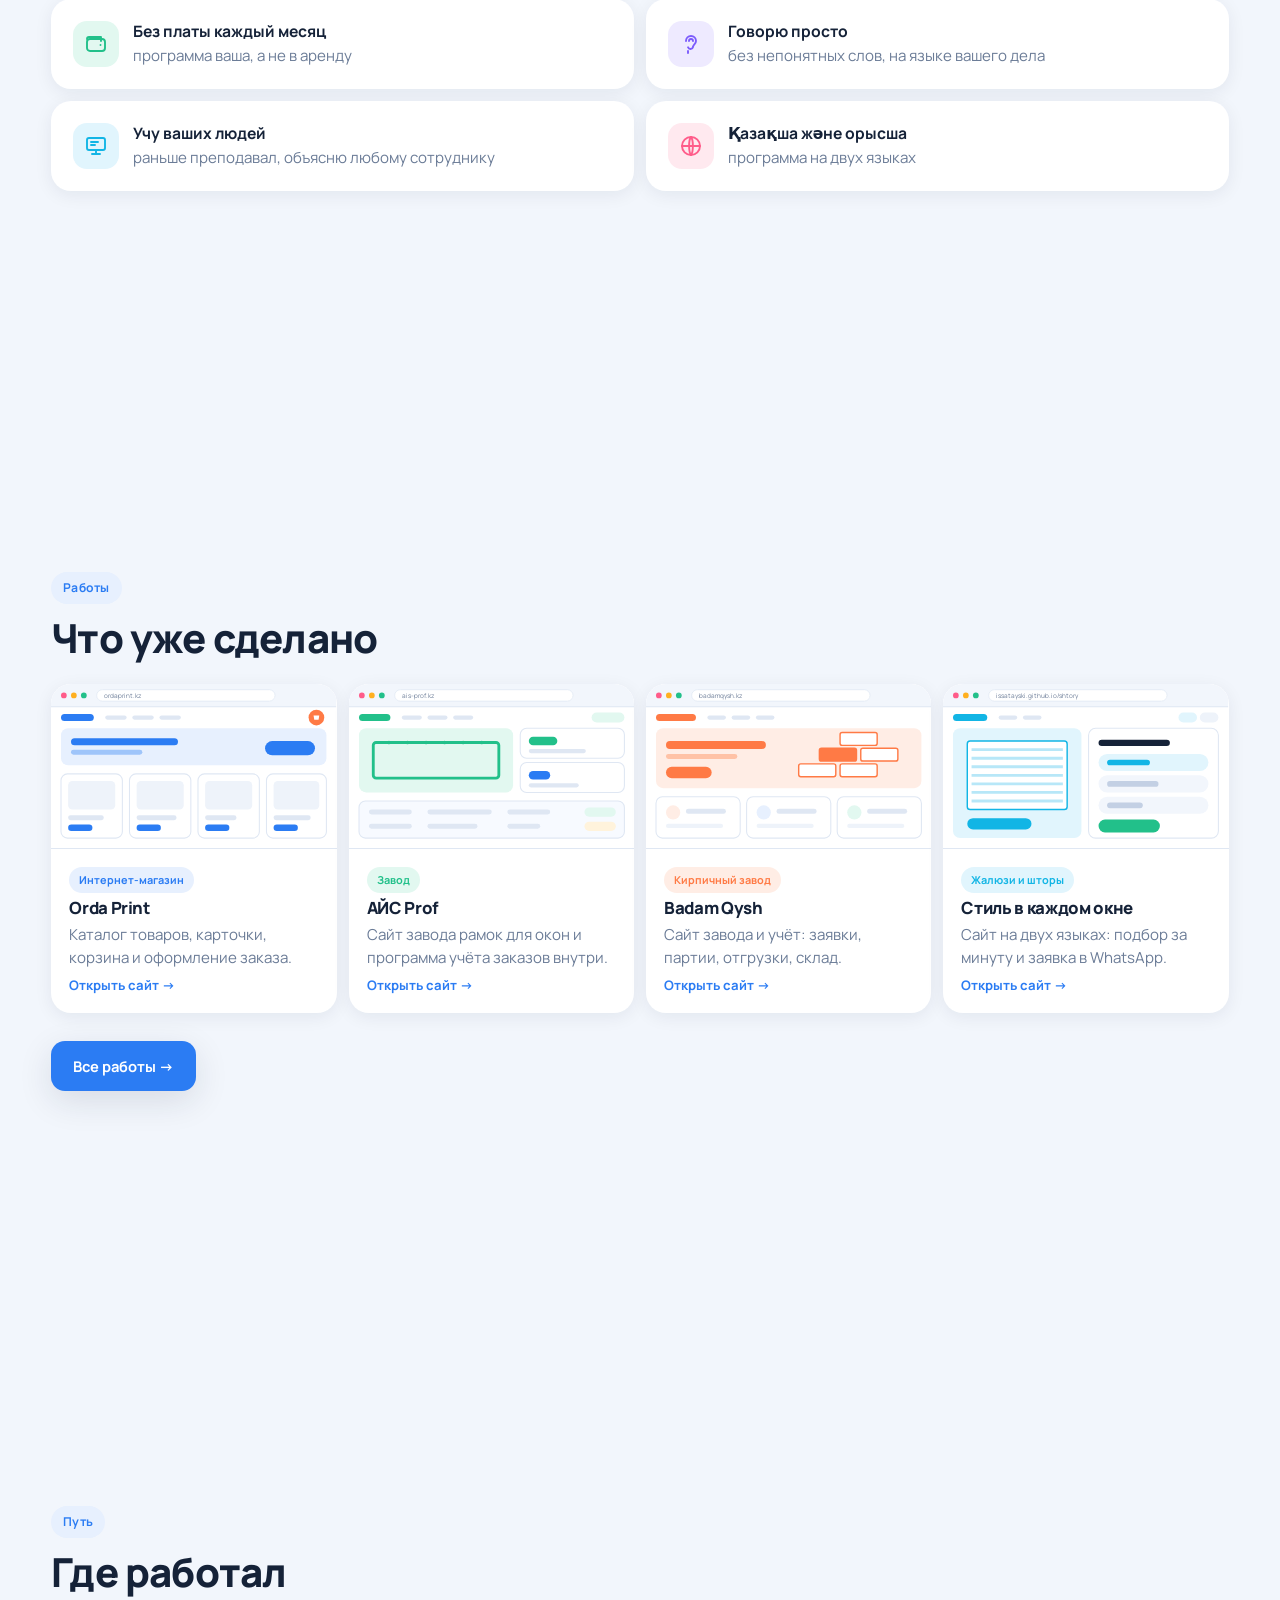
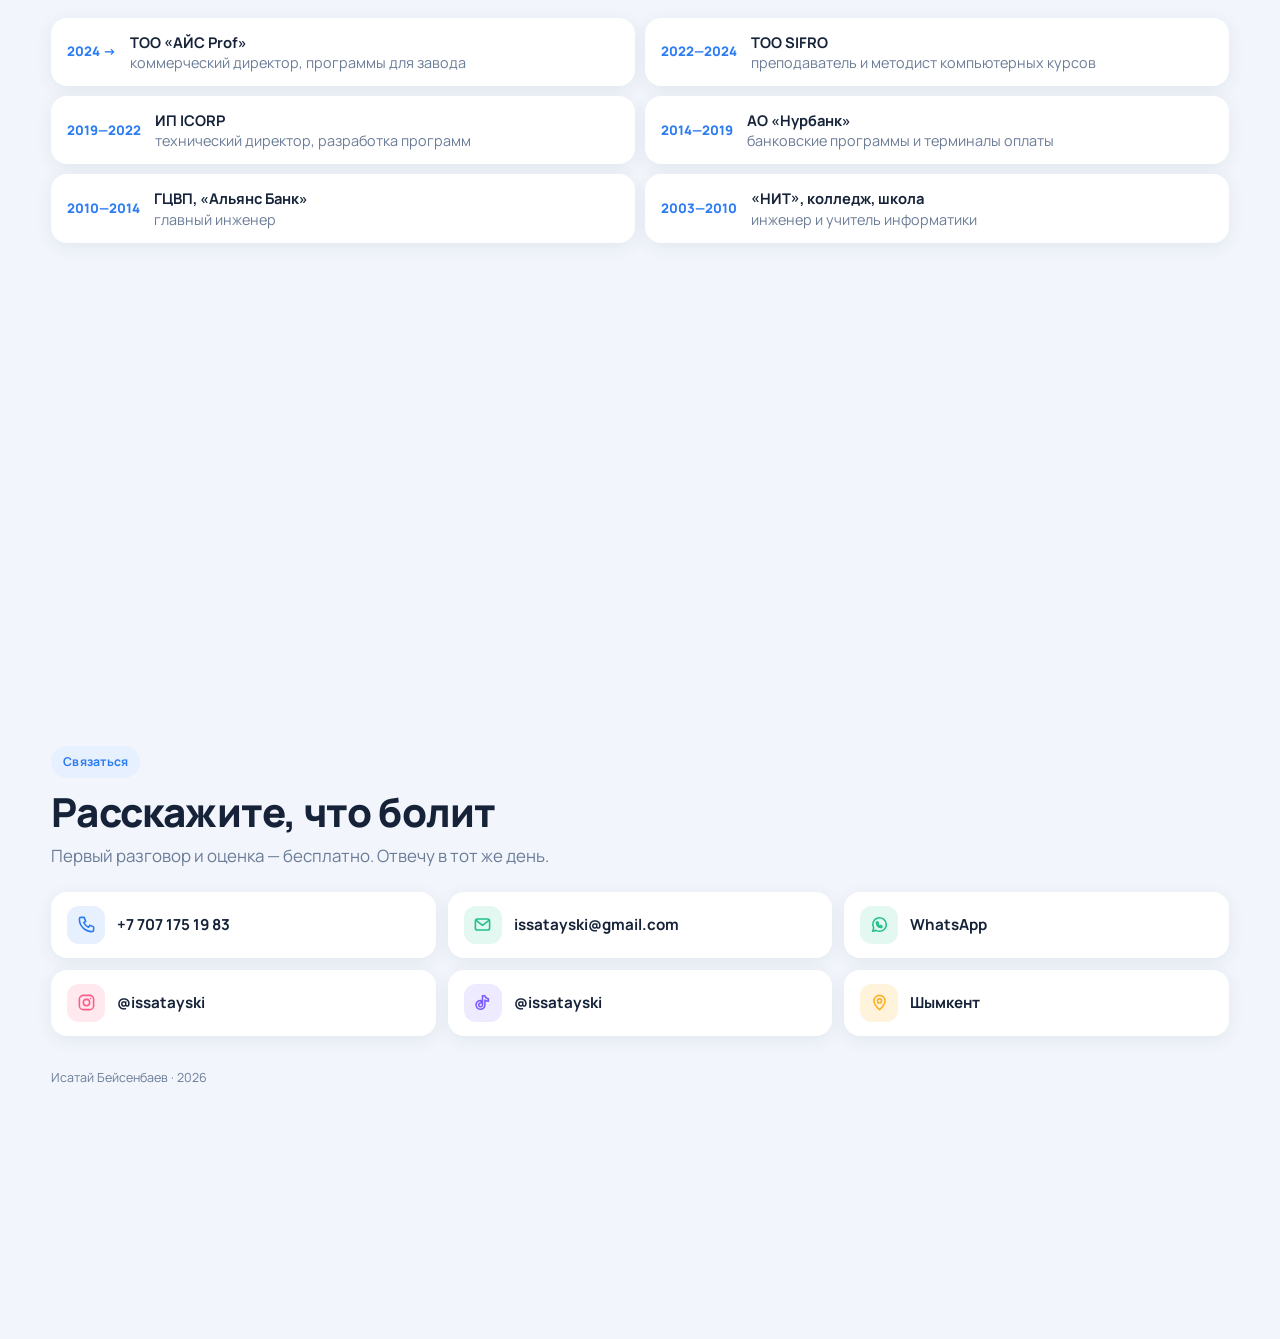
==== commit 592748d9: "Update index.html" ====
--- a/index.html
+++ b/index.html
@@ -566,9 +566,9 @@
   <div class="cts">
     <a href="tel:+77071751983"><span class="ic c-blue"><svg><use href="#i-call"/></svg></span>+7 707 175 19 83</a>
     <a href="mailto:issatayski@gmail.com"><span class="ic c-green"><svg><use href="#i-mail"/></svg></span>issatayski@gmail.com</a>
-    <a href="https://wa.me/77754046186" target="_blank" rel="noopener"><span class="ic c-green"><svg><use href="#i-whatsapp"/></svg></span>WhatsApp +7 775 404 61 86</a>
+    <a href="https://wa.me/77754046186" target="_blank" rel="noopener"><span class="ic c-green"><svg><use href="#i-whatsapp"/></svg></span>WhatsApp</a>
     <a href="https://instagram.com/issatayski" target="_blank" rel="noopener"><span class="ic c-pink"><svg><use href="#i-cam"/></svg></span>@issatayski</a>
-    <a href="https://www.tiktok.com/@issatayski" target="_blank" rel="noopener"><span class="ic c-violet"><svg><use href="#i-tiktok"/></svg></span>TikTok @issatayski</a>
+    <a href="https://www.tiktok.com/@issatayski" target="_blank" rel="noopener"><span class="ic c-violet"><svg><use href="#i-tiktok"/></svg></span>@issatayski</a>
     <p><span class="ic c-yellow"><svg><use href="#i-pin"/></svg></span>Шымкент</p>
   </div>
   <p class="foot">Исатай Бейсенбаев · 2026</p>
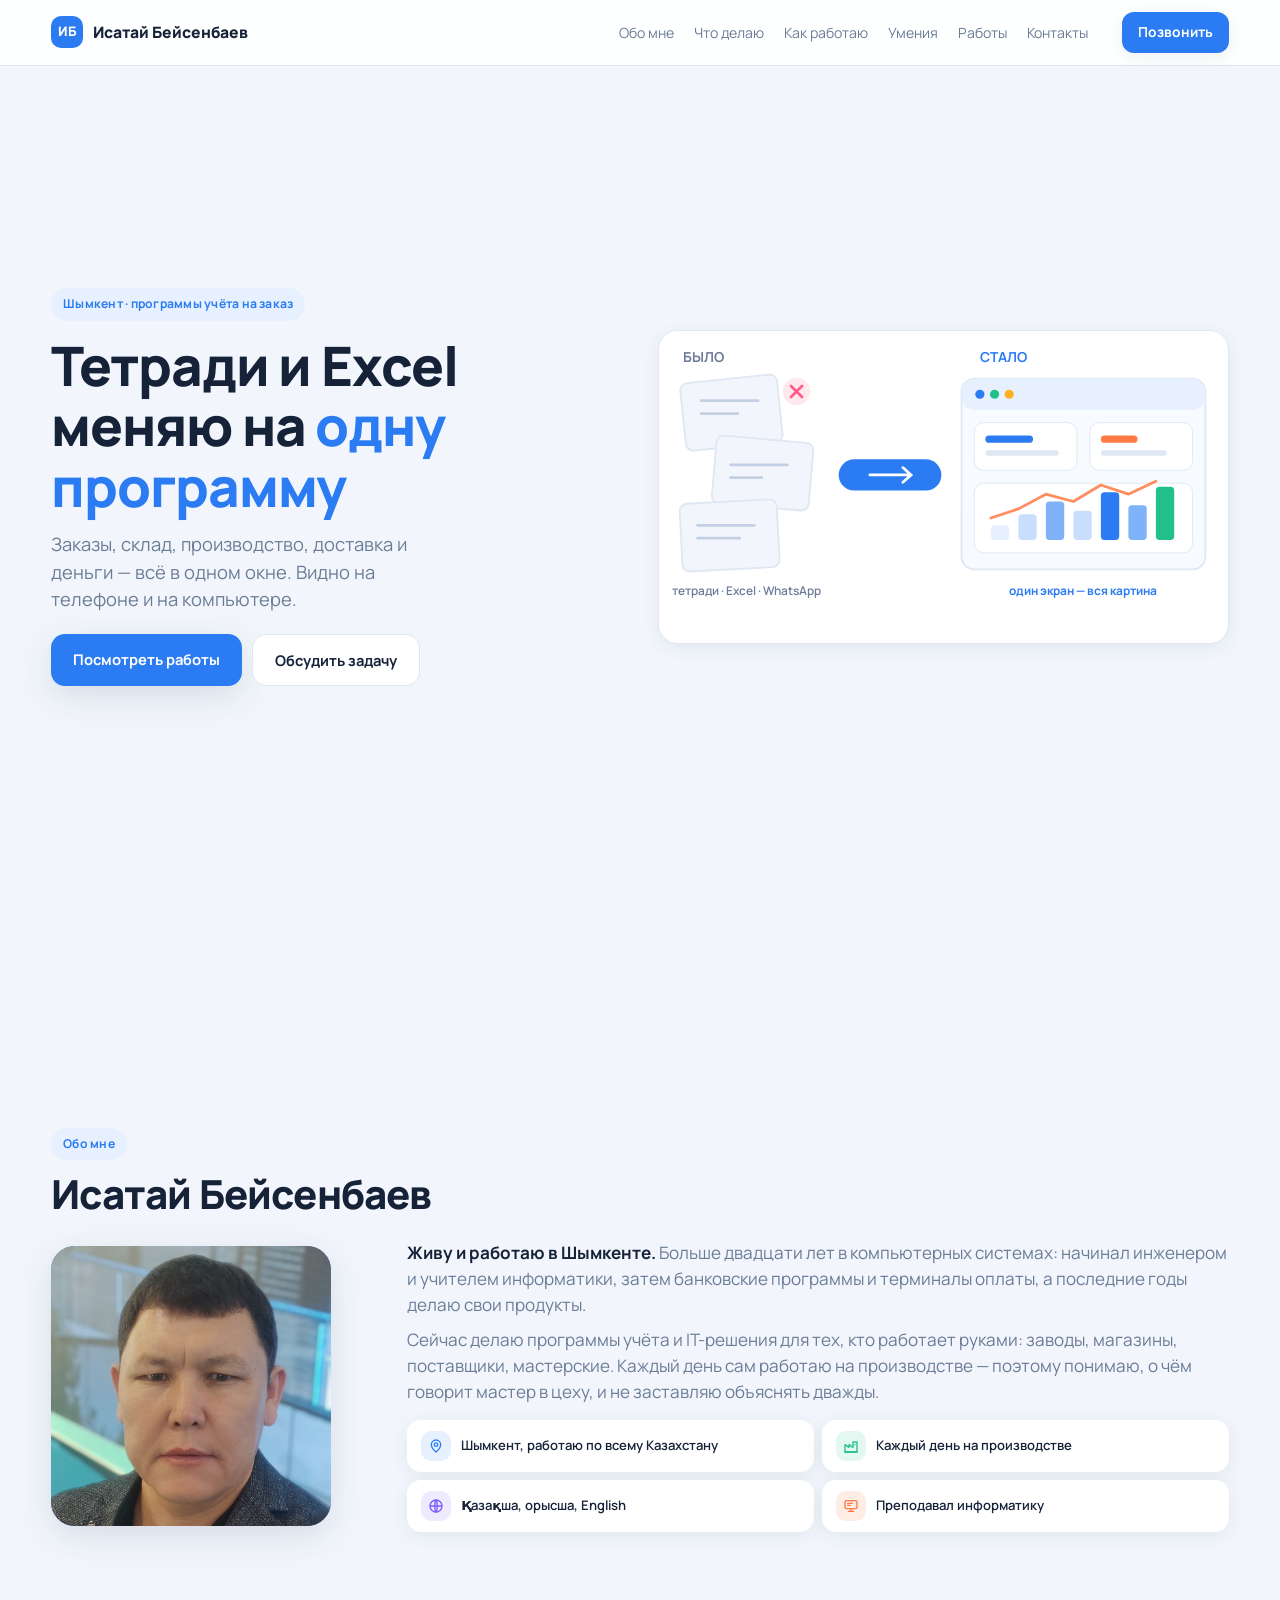
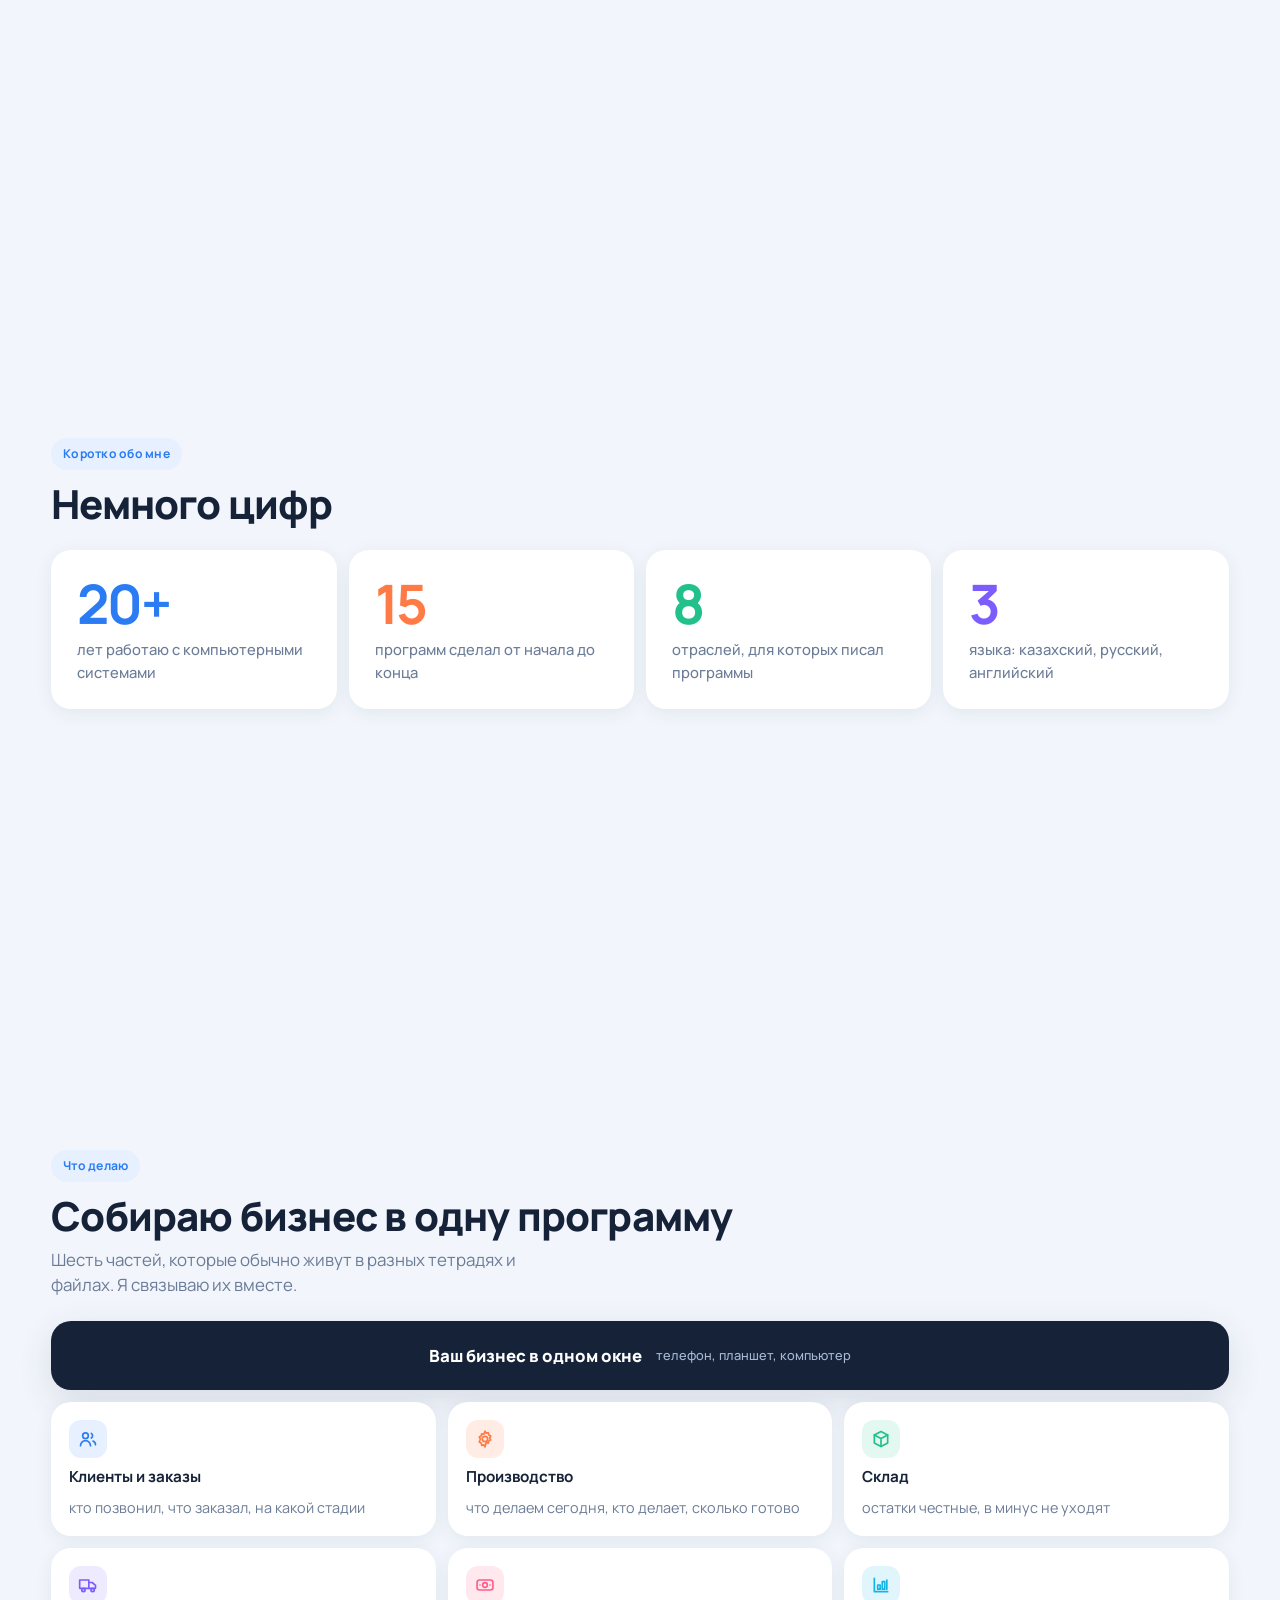
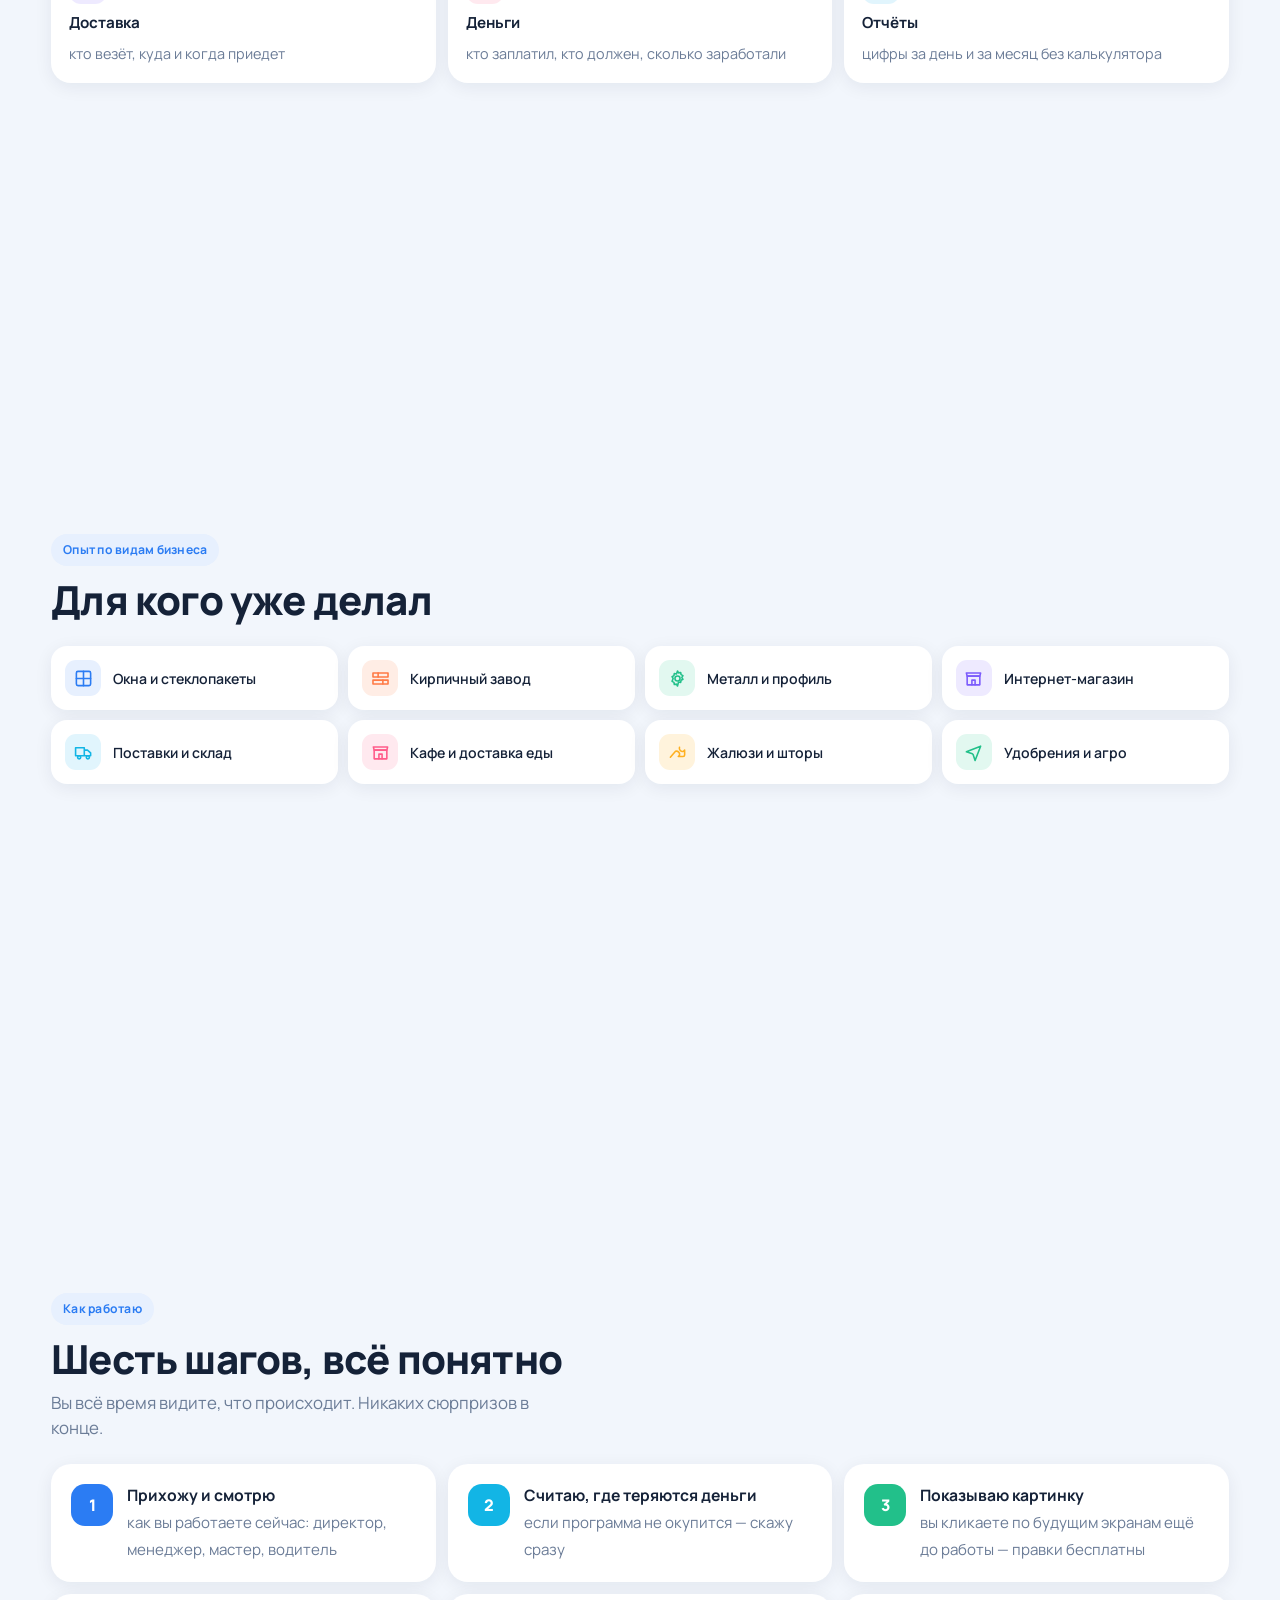
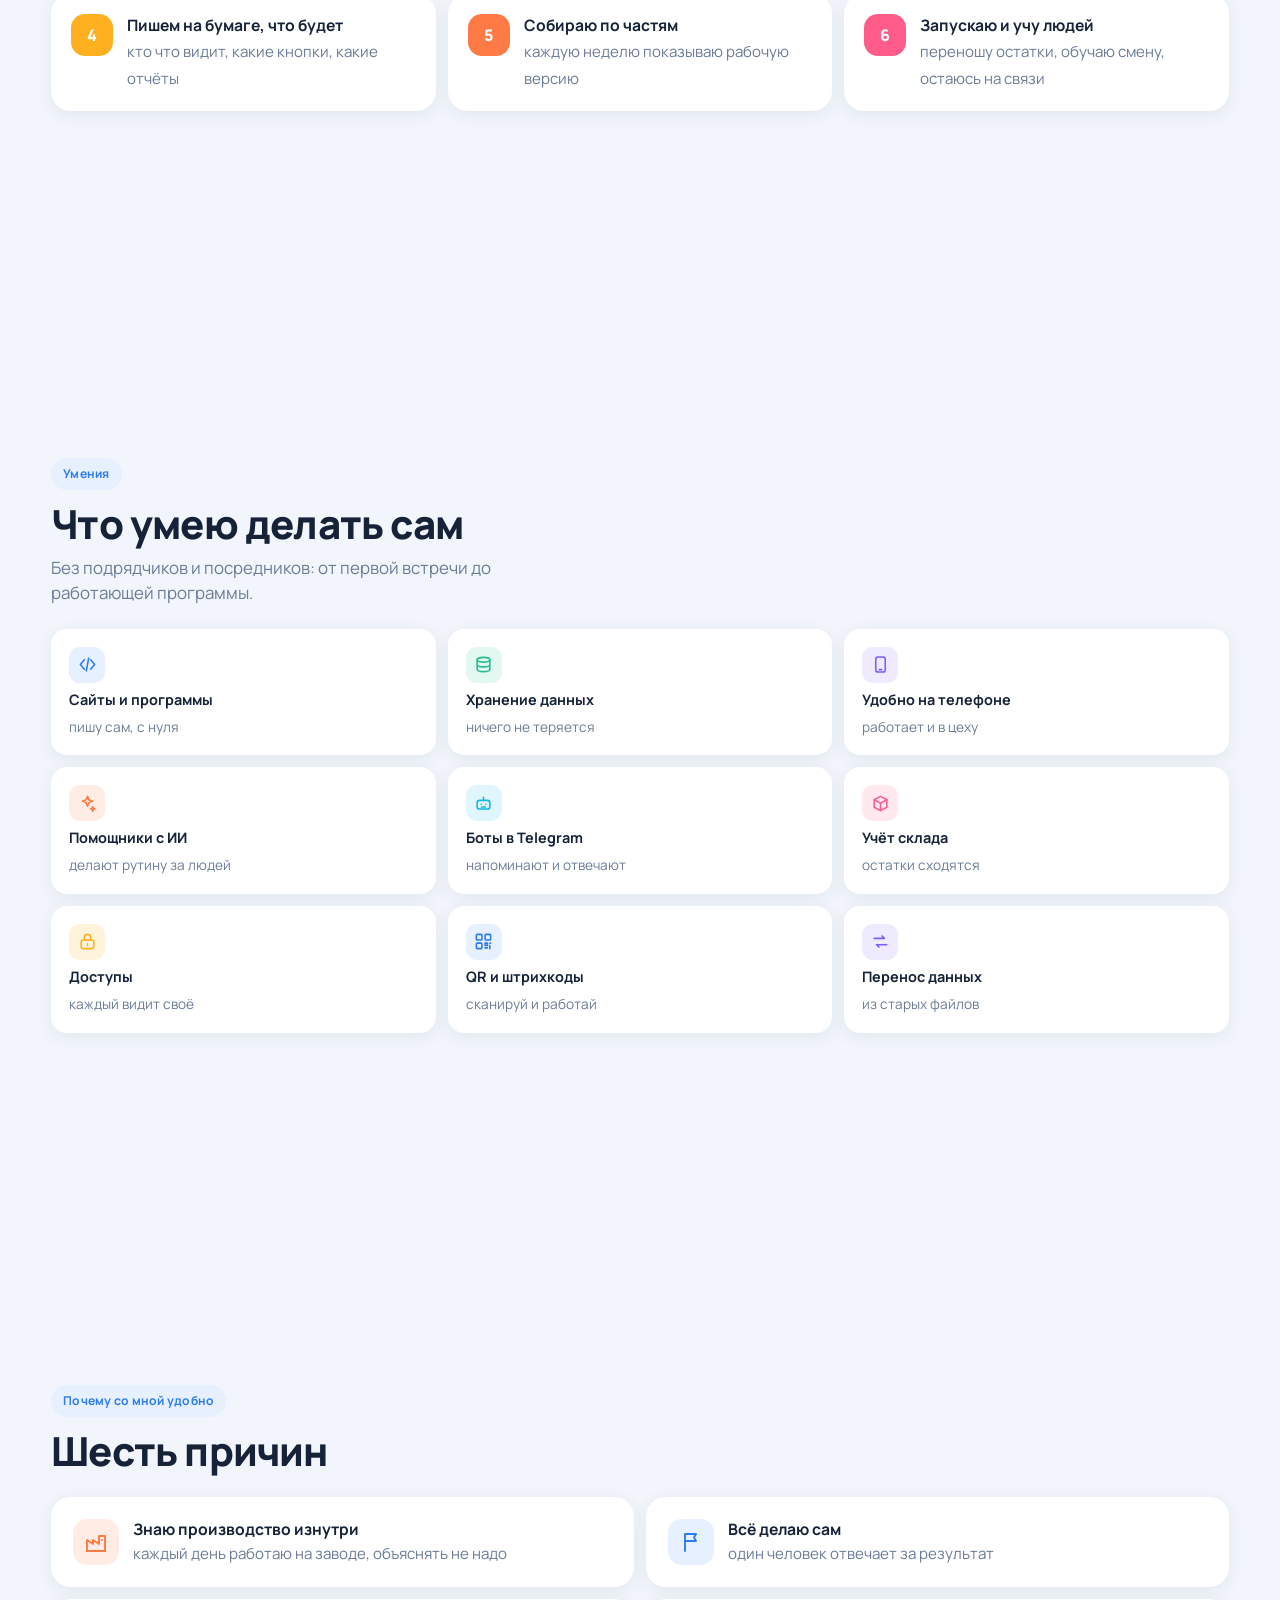
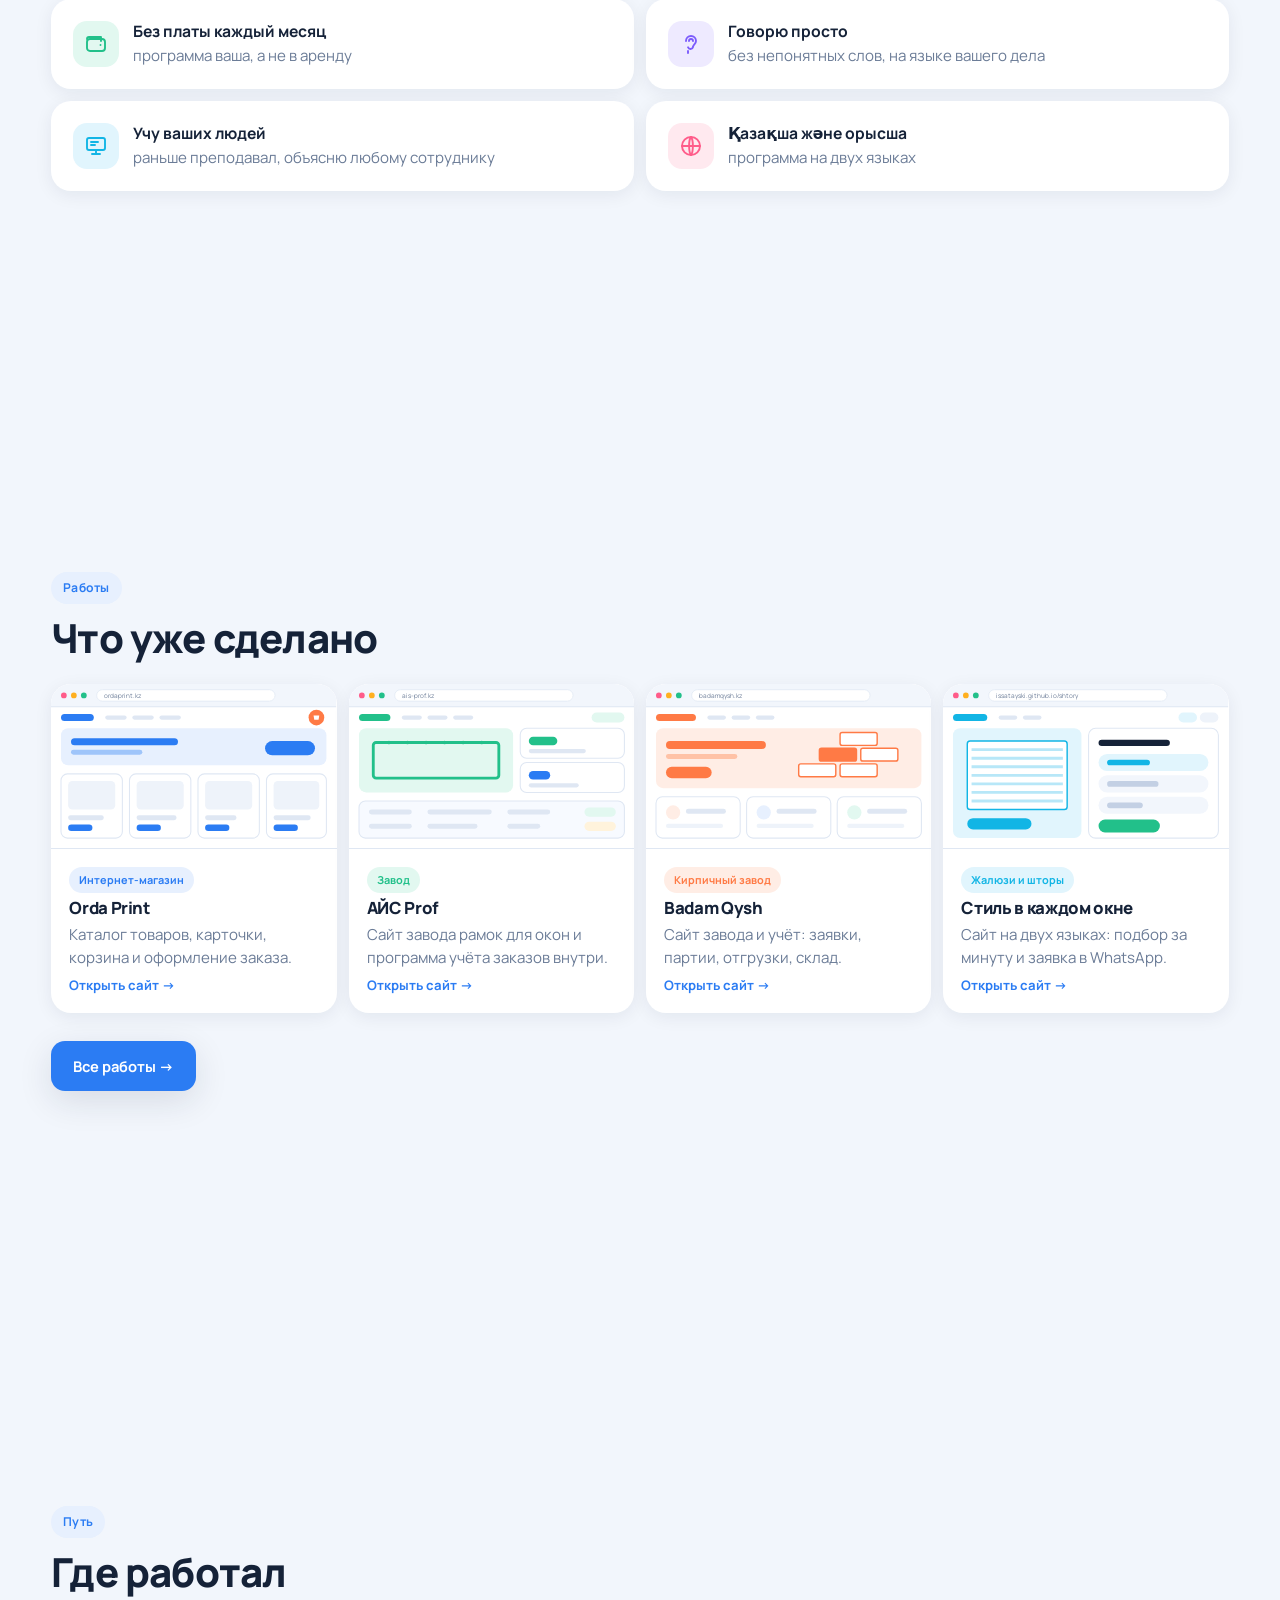
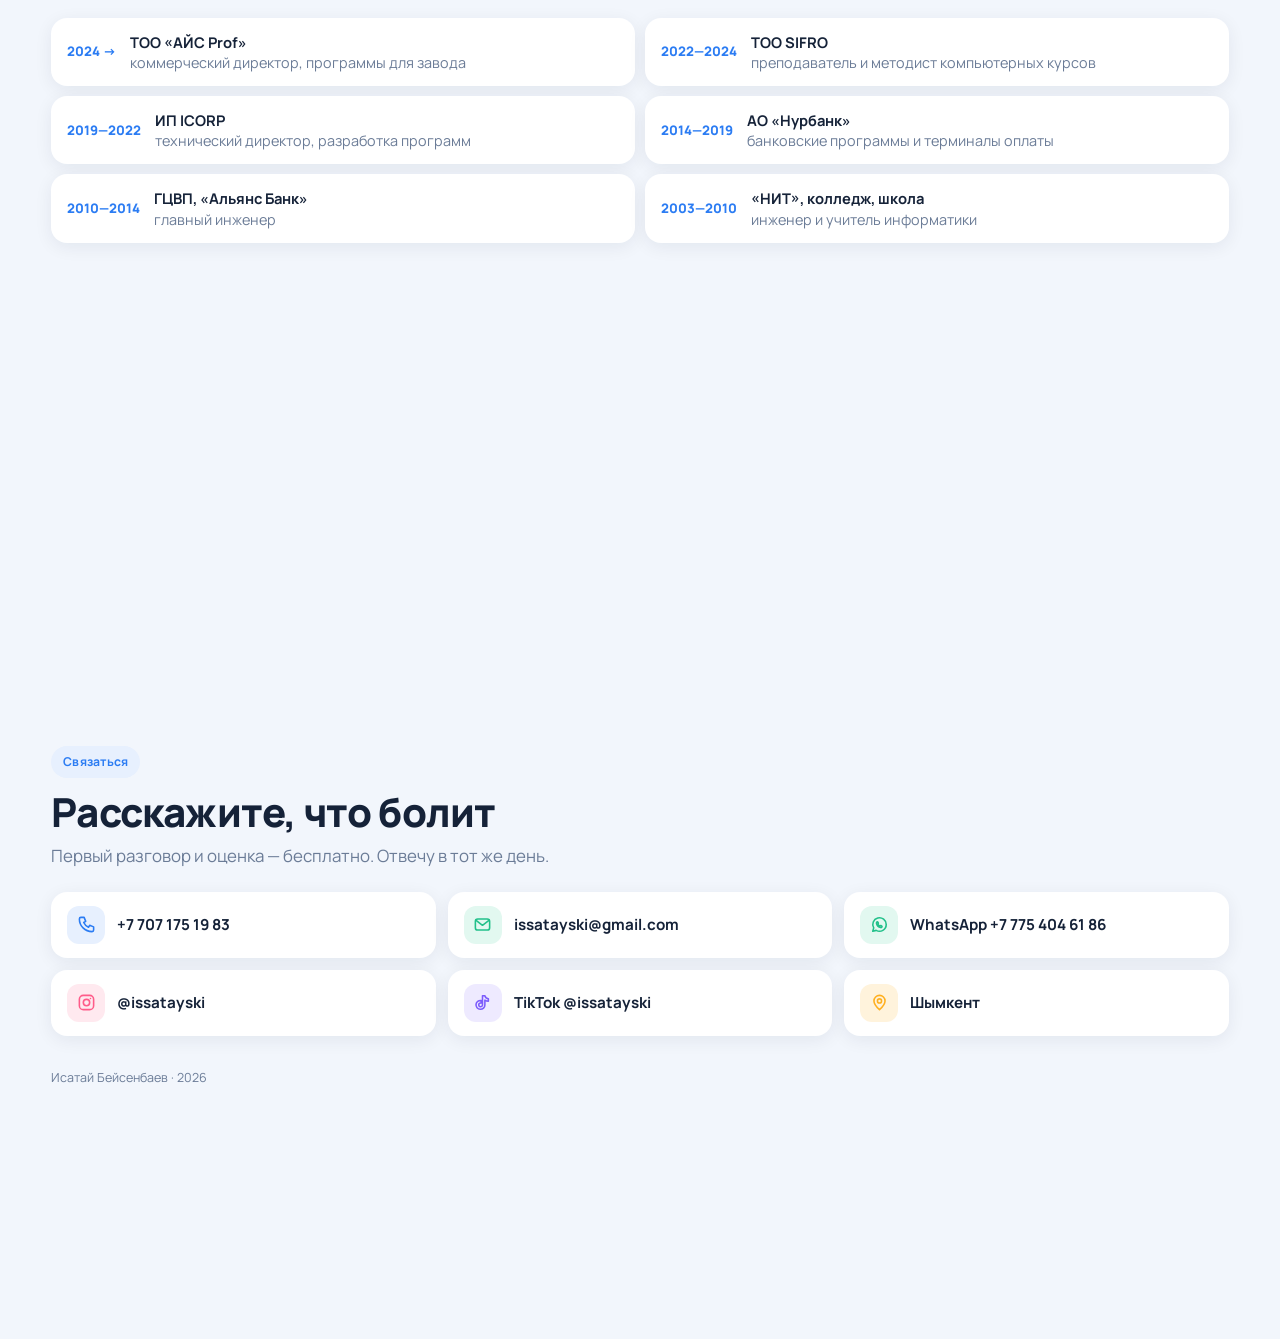
==== commit 5e7663ba: "Add files via upload" ====
--- a/index.html
+++ b/index.html
@@ -5,6 +5,30 @@
 <meta name="viewport" content="width=device-width, initial-scale=1, viewport-fit=cover">
 <title>Исатай Бейсенбаев — программы учёта для бизнеса</title>
 <meta name="description" content="Делаю программы учёта для заводов, магазинов и клиник. Заказы, склад, производство, деньги — в одном окне.">
+<!-- ================= ПРЕВЬЮ ССЫЛКИ (WhatsApp, Telegram, Facebook) =================
+     ВАЖНО: замените адрес ниже на свой, если репозиторий называется иначе.
+     Сейчас указано: https://issatayski.github.io/portfolio
+     ============================================================================ -->
+<link rel="canonical" href="https://issatayski.github.io/portfolio/index.html">
+<meta property="og:type" content="website">
+<meta property="og:site_name" content="Исатай Бейсенбаев">
+<meta property="og:locale" content="ru_RU">
+<meta property="og:url" content="https://issatayski.github.io/portfolio/index.html">
+<meta property="og:title" content="Исатай Бейсенбаев — IT-решения для бизнеса">
+<meta property="og:description" content="Программы учёта, интернет-магазины, ИИ-помощники и боты. Шымкент, 20+ лет опыта. Заказы, склад, производство и деньги — в одном окне.">
+<meta property="og:image" content="https://issatayski.github.io/portfolio/og.jpg">
+<meta property="og:image:secure_url" content="https://issatayski.github.io/portfolio/og.jpg">
+<meta property="og:image:type" content="image/jpeg">
+<meta property="og:image:width" content="1200">
+<meta property="og:image:height" content="630">
+<meta property="og:image:alt" content="Исатай Бейсенбаев — IT-решения для бизнеса">
+<meta name="twitter:card" content="summary_large_image">
+<meta name="twitter:title" content="Исатай Бейсенбаев — IT-решения для бизнеса">
+<meta name="twitter:description" content="Программы учёта, интернет-магазины, ИИ-помощники и боты. Шымкент, 20+ лет опыта. Заказы, склад, производство и деньги — в одном окне.">
+<meta name="twitter:image" content="https://issatayski.github.io/portfolio/og.jpg">
+<meta name="theme-color" content="#2B7CF3">
+<link rel="icon" href="icon.png" type="image/png">
+<link rel="apple-touch-icon" href="icon.png">
 <link rel="preconnect" href="https://fonts.googleapis.com">
 <link rel="preconnect" href="https://fonts.gstatic.com" crossorigin>
 <link href="https://fonts.googleapis.com/css2?family=Manrope:wght@400;500;600;700;800&display=swap" rel="stylesheet">
@@ -566,9 +590,9 @@
   <div class="cts">
     <a href="tel:+77071751983"><span class="ic c-blue"><svg><use href="#i-call"/></svg></span>+7 707 175 19 83</a>
     <a href="mailto:issatayski@gmail.com"><span class="ic c-green"><svg><use href="#i-mail"/></svg></span>issatayski@gmail.com</a>
-    <a href="https://wa.me/77754046186" target="_blank" rel="noopener"><span class="ic c-green"><svg><use href="#i-whatsapp"/></svg></span>WhatsApp</a>
+    <a href="https://wa.me/77754046186" target="_blank" rel="noopener"><span class="ic c-green"><svg><use href="#i-whatsapp"/></svg></span>WhatsApp +7 775 404 61 86</a>
     <a href="https://instagram.com/issatayski" target="_blank" rel="noopener"><span class="ic c-pink"><svg><use href="#i-cam"/></svg></span>@issatayski</a>
-    <a href="https://www.tiktok.com/@issatayski" target="_blank" rel="noopener"><span class="ic c-violet"><svg><use href="#i-tiktok"/></svg></span>@issatayski</a>
+    <a href="https://www.tiktok.com/@issatayski" target="_blank" rel="noopener"><span class="ic c-violet"><svg><use href="#i-tiktok"/></svg></span>TikTok @issatayski</a>
     <p><span class="ic c-yellow"><svg><use href="#i-pin"/></svg></span>Шымкент</p>
   </div>
   <p class="foot">Исатай Бейсенбаев · 2026</p>
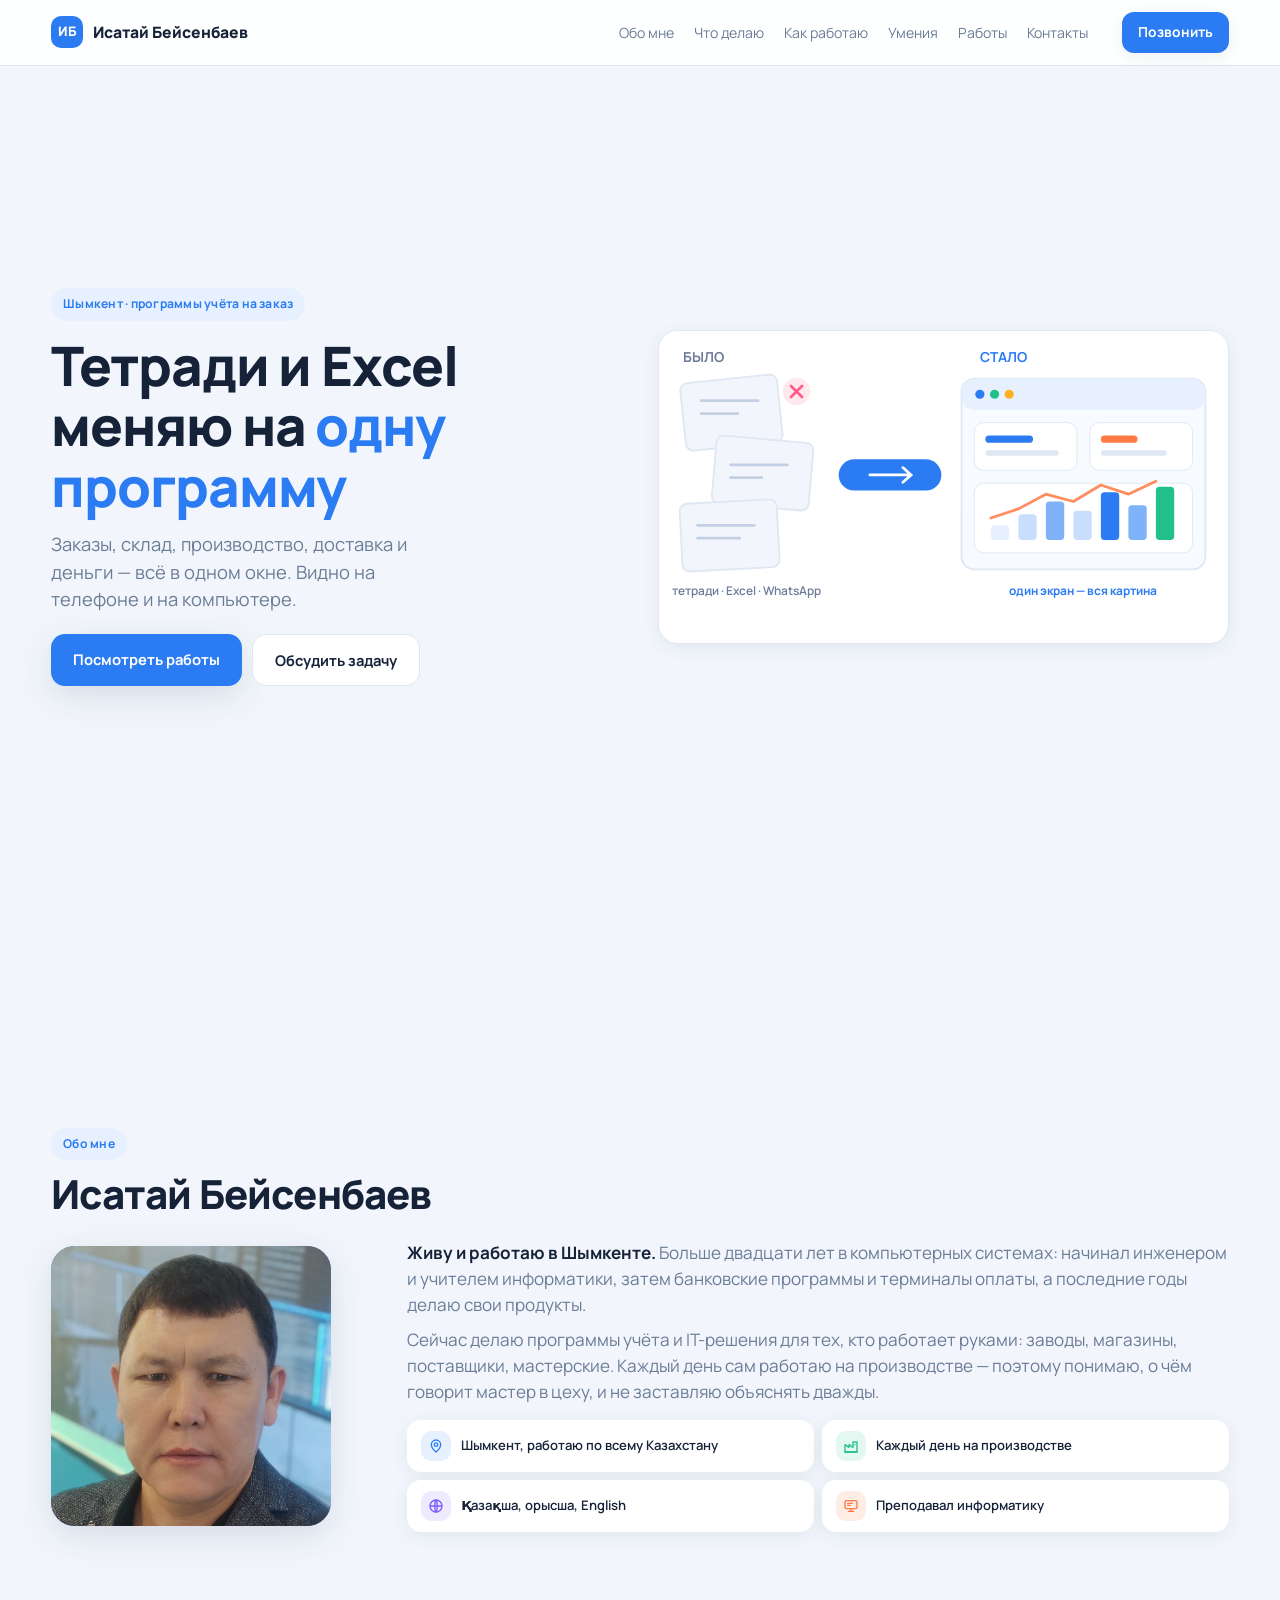
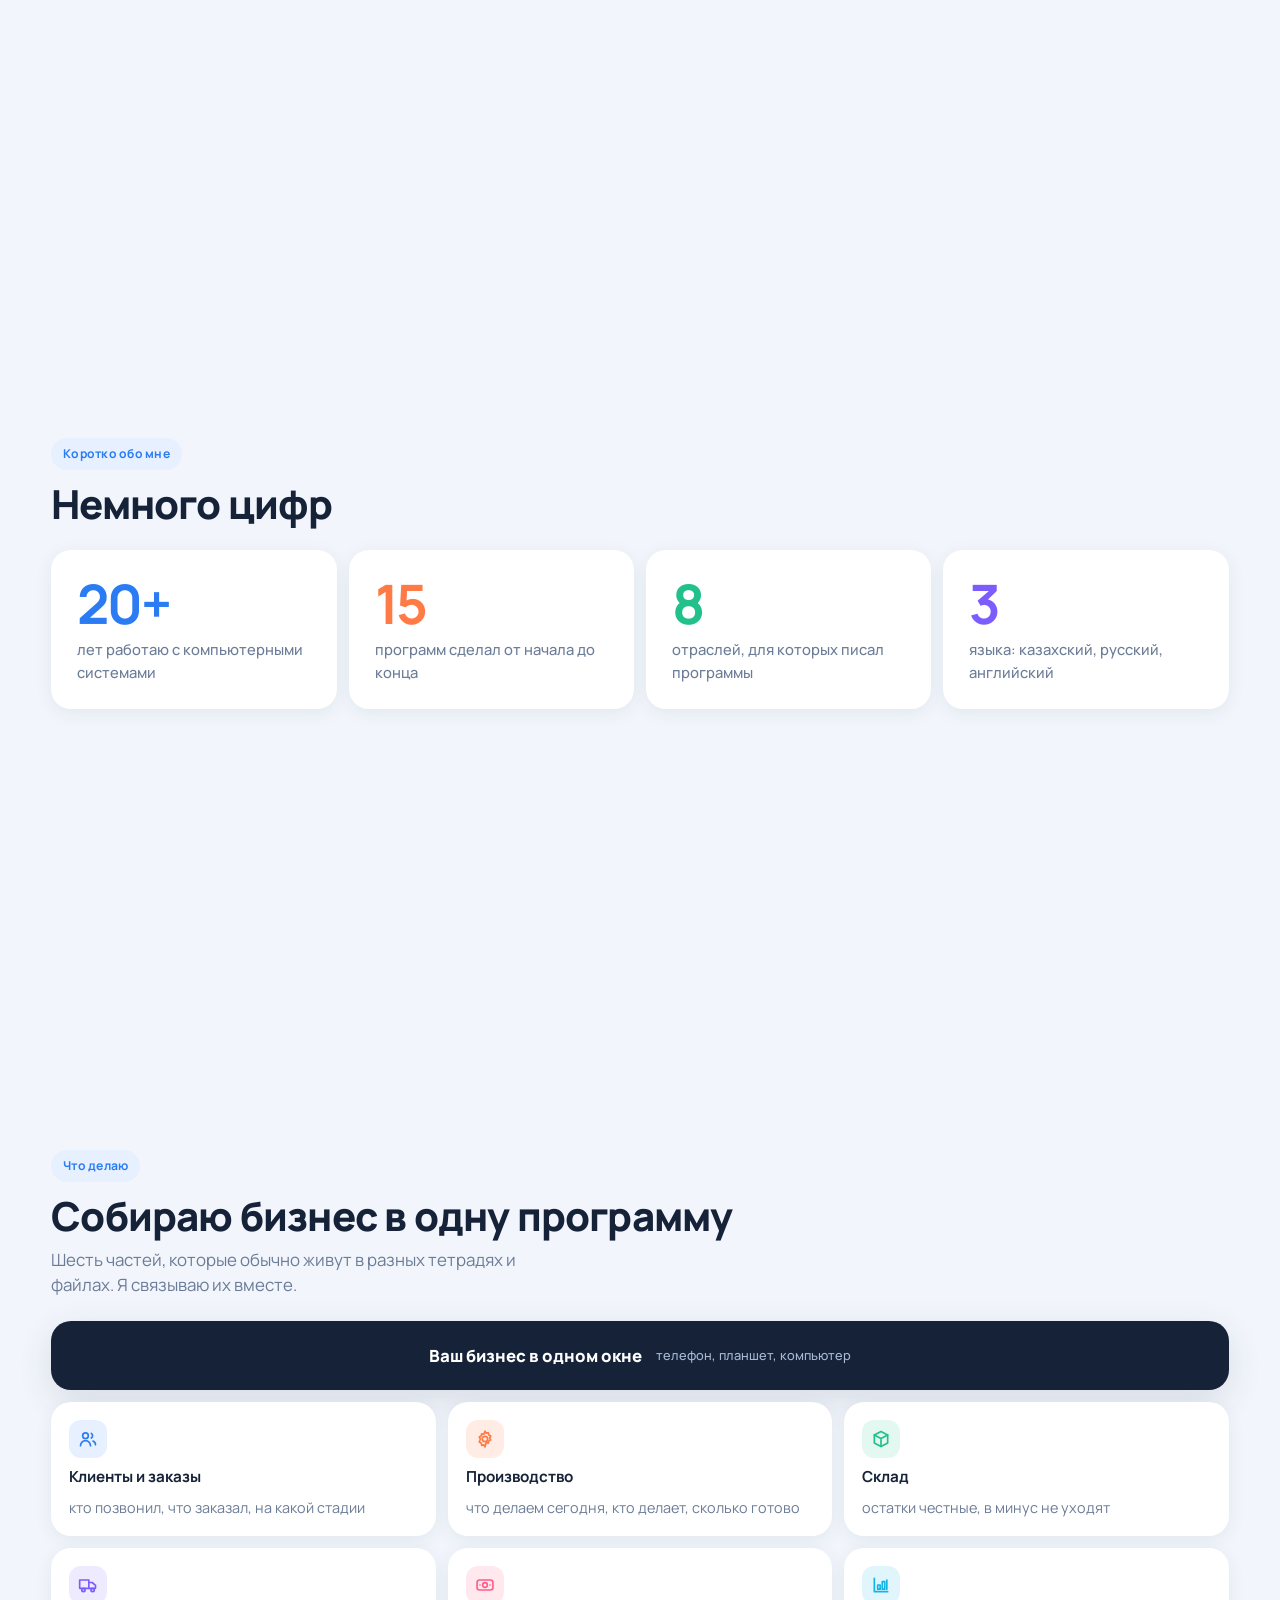
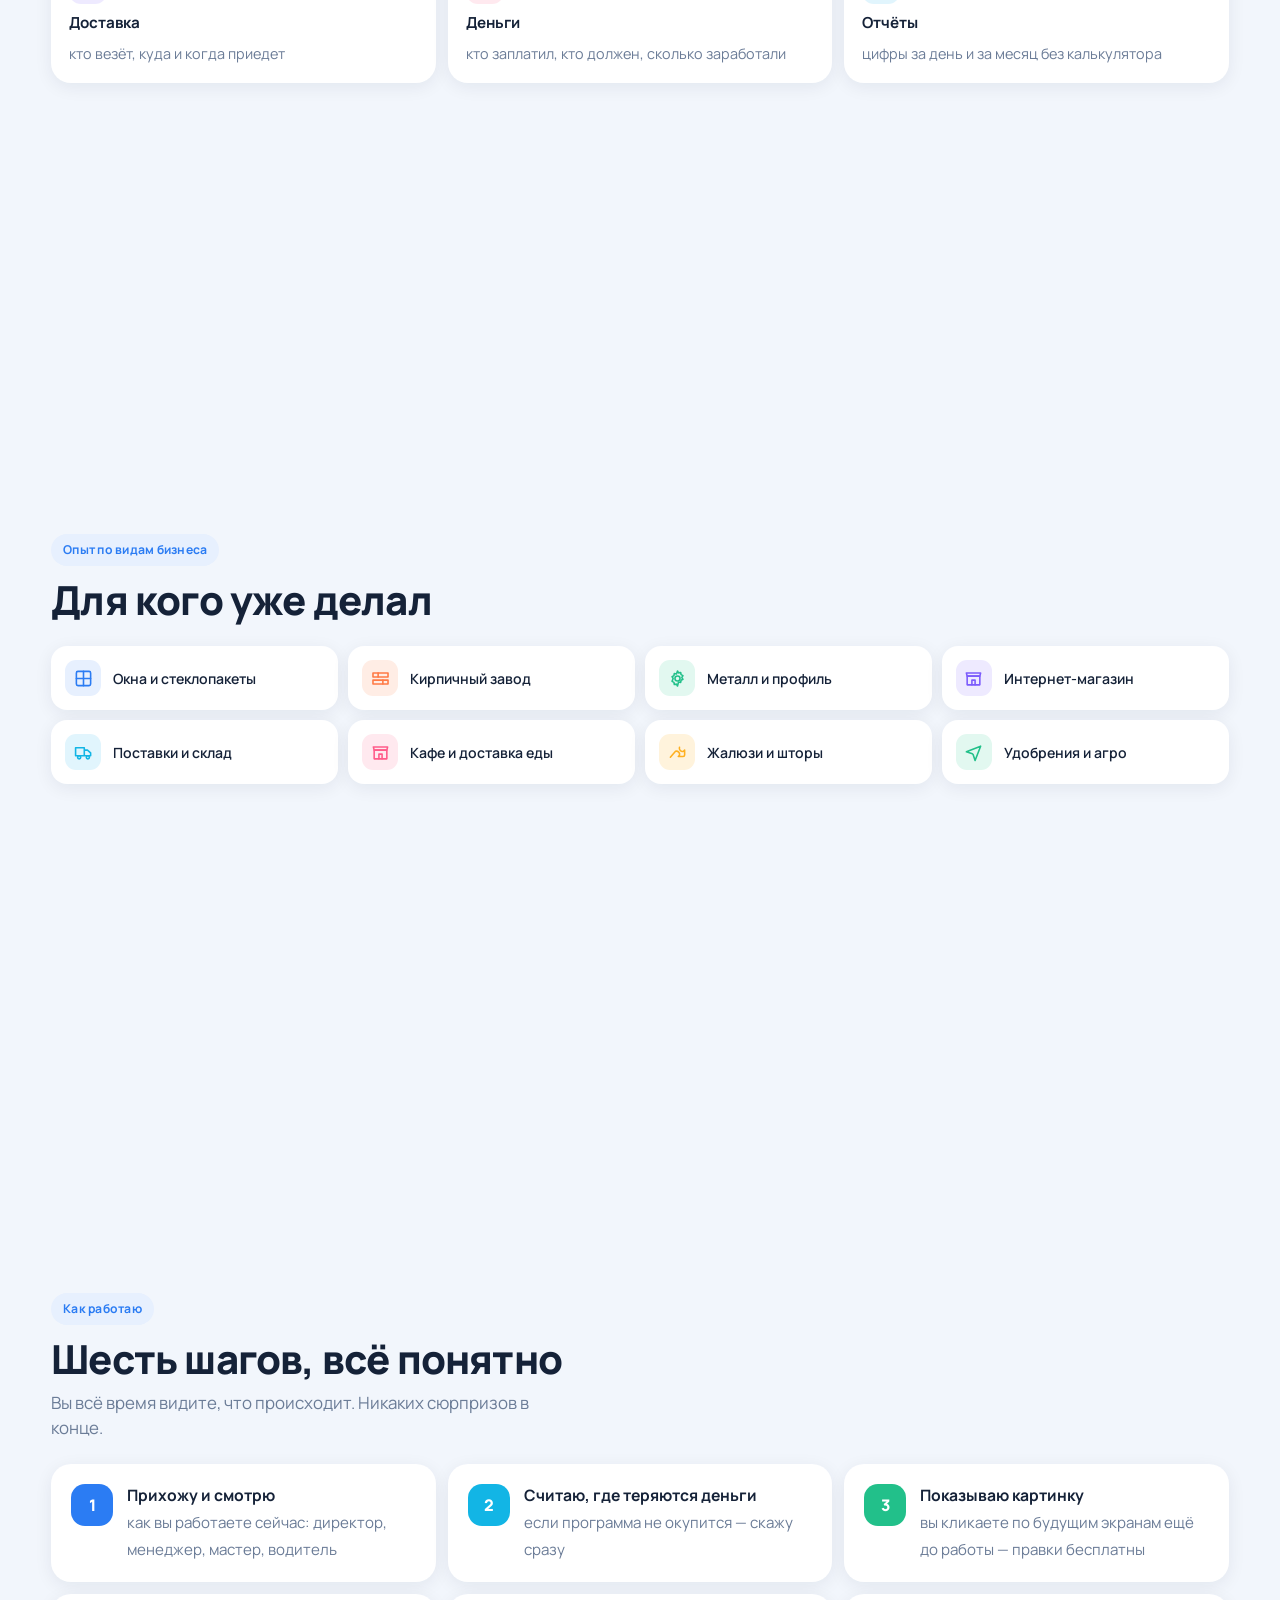
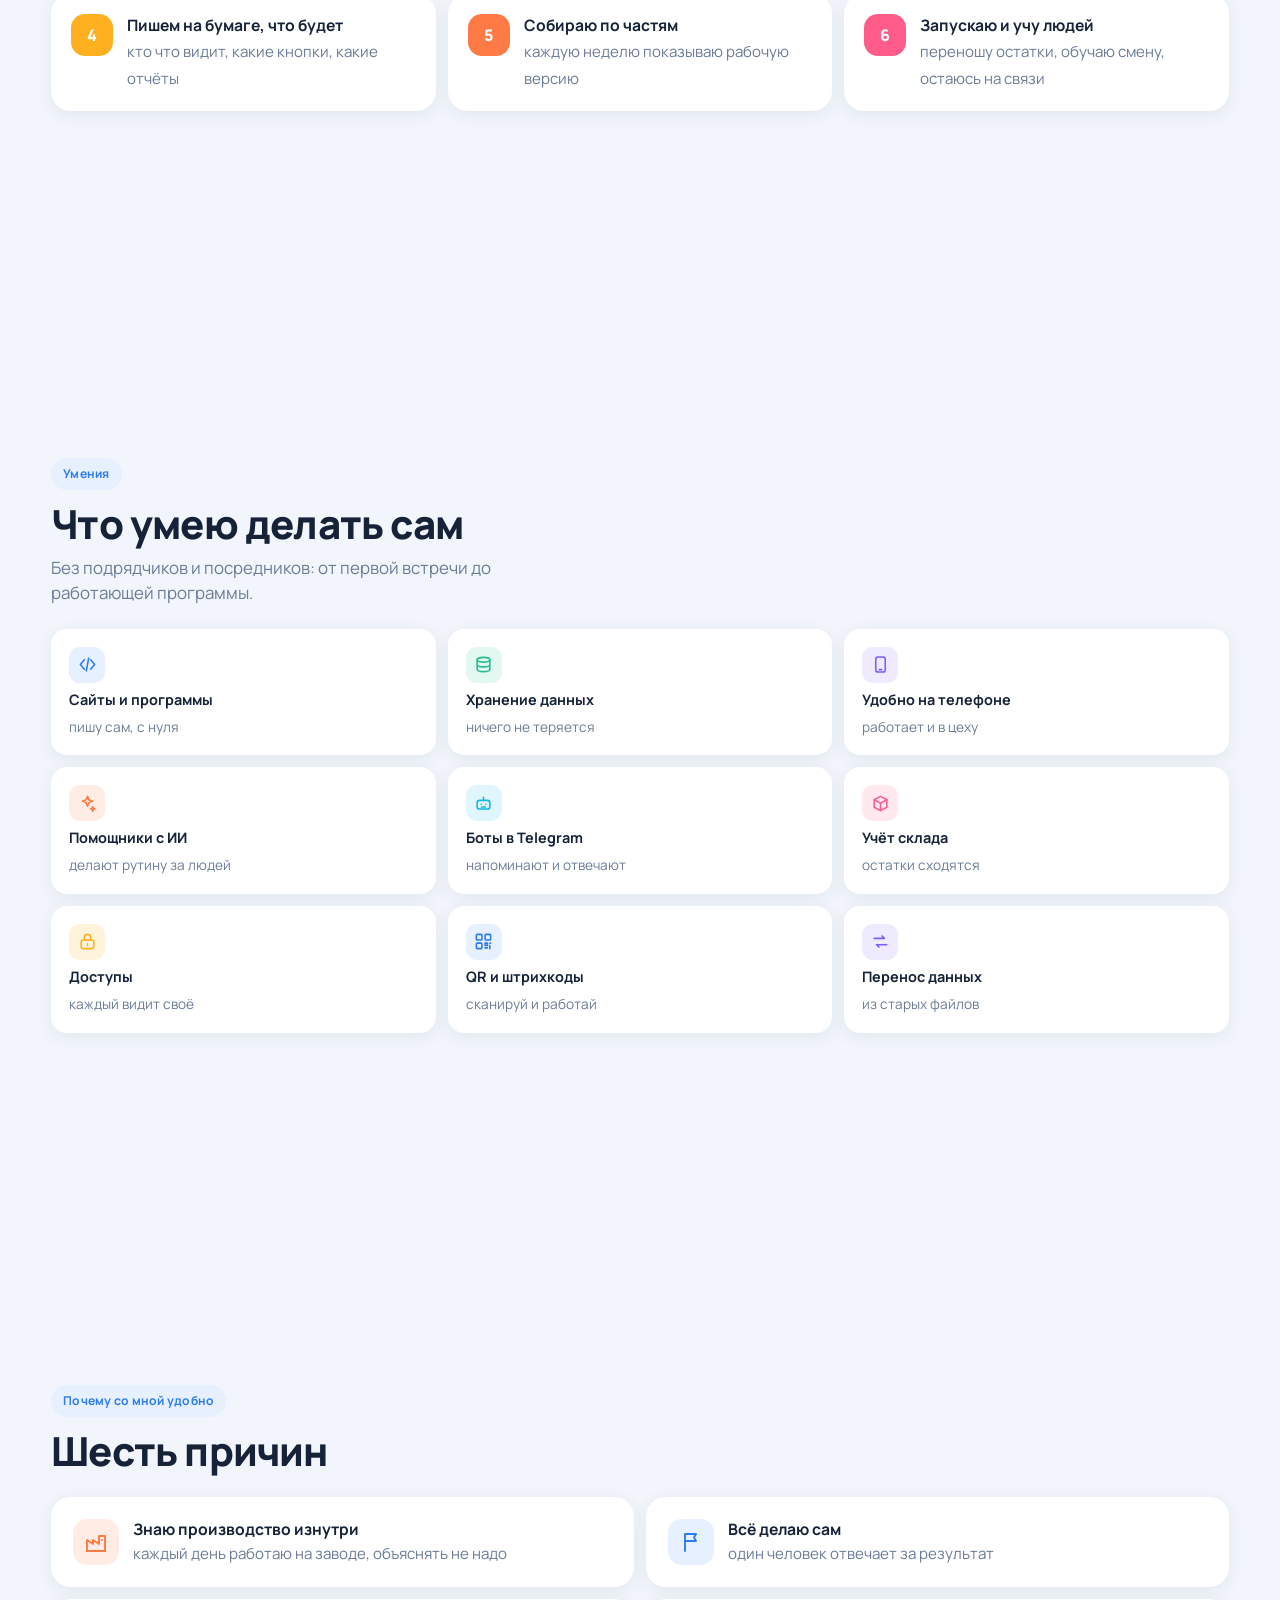
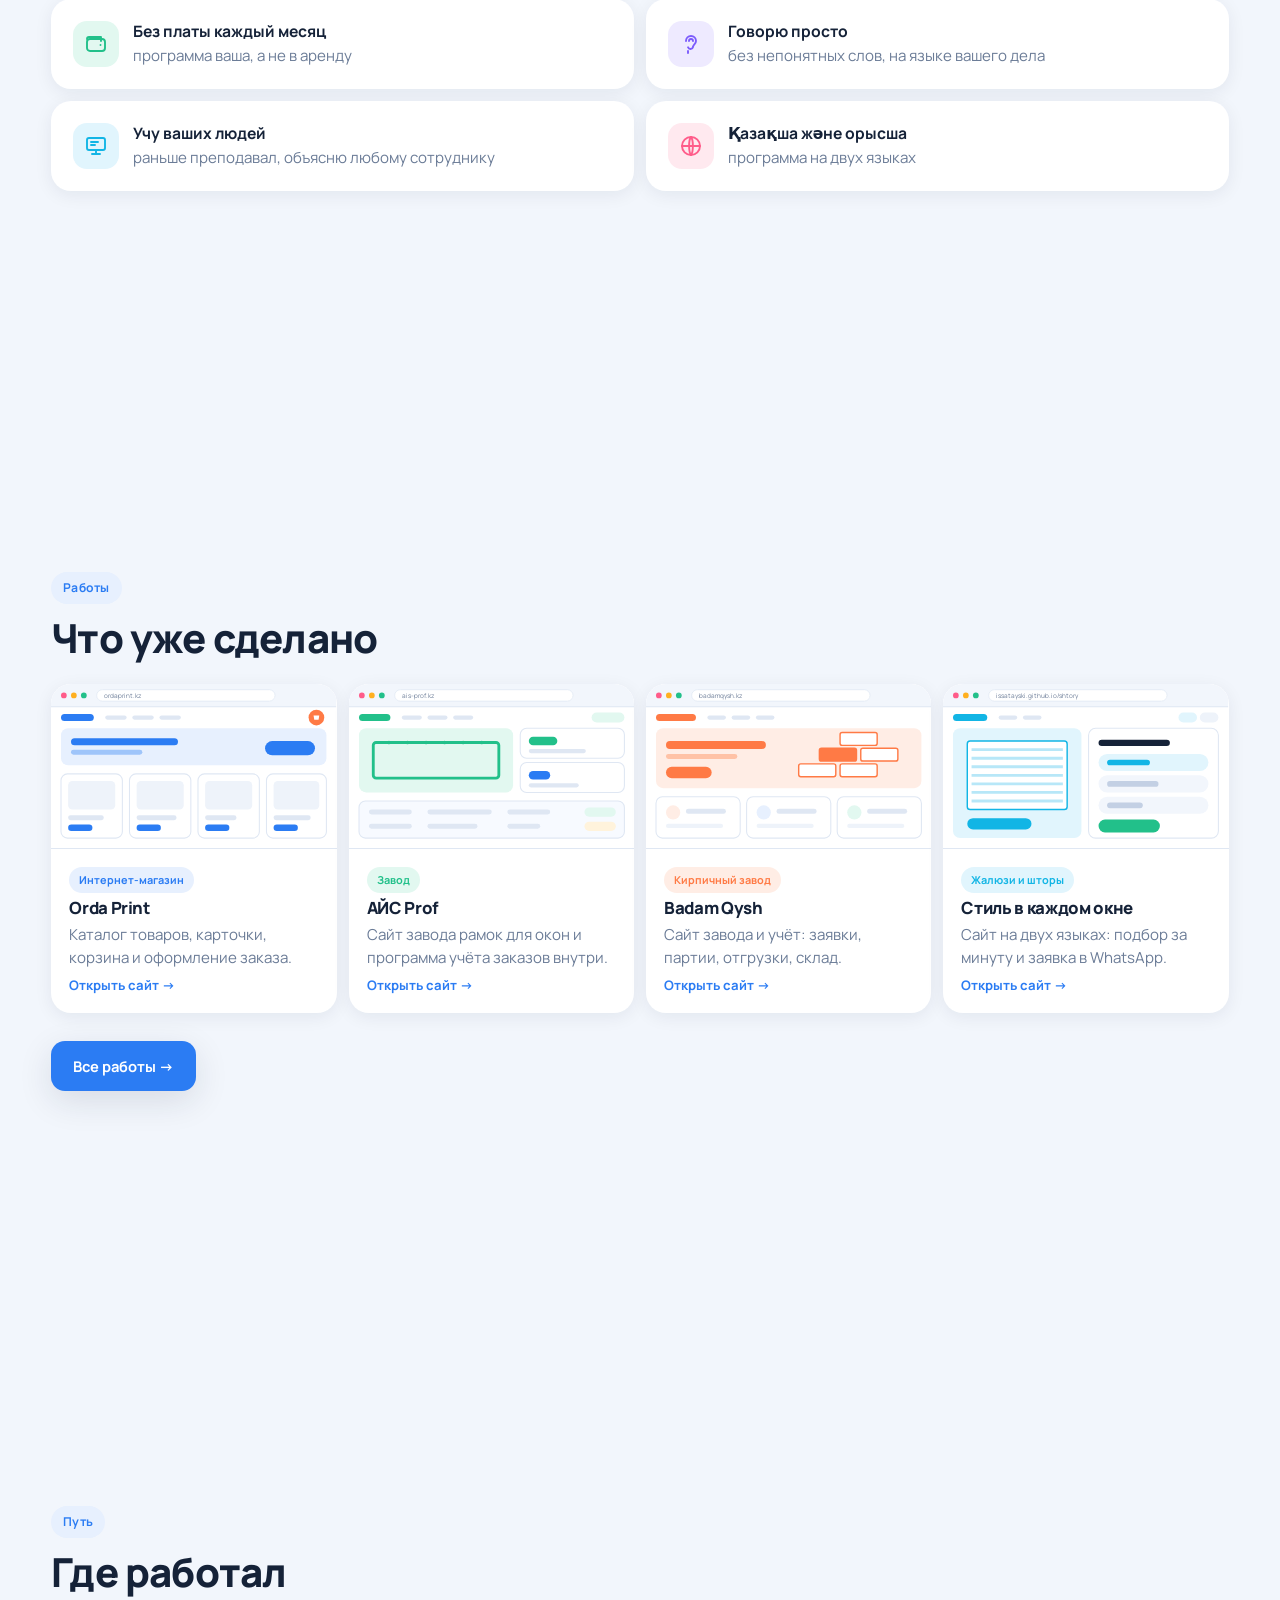
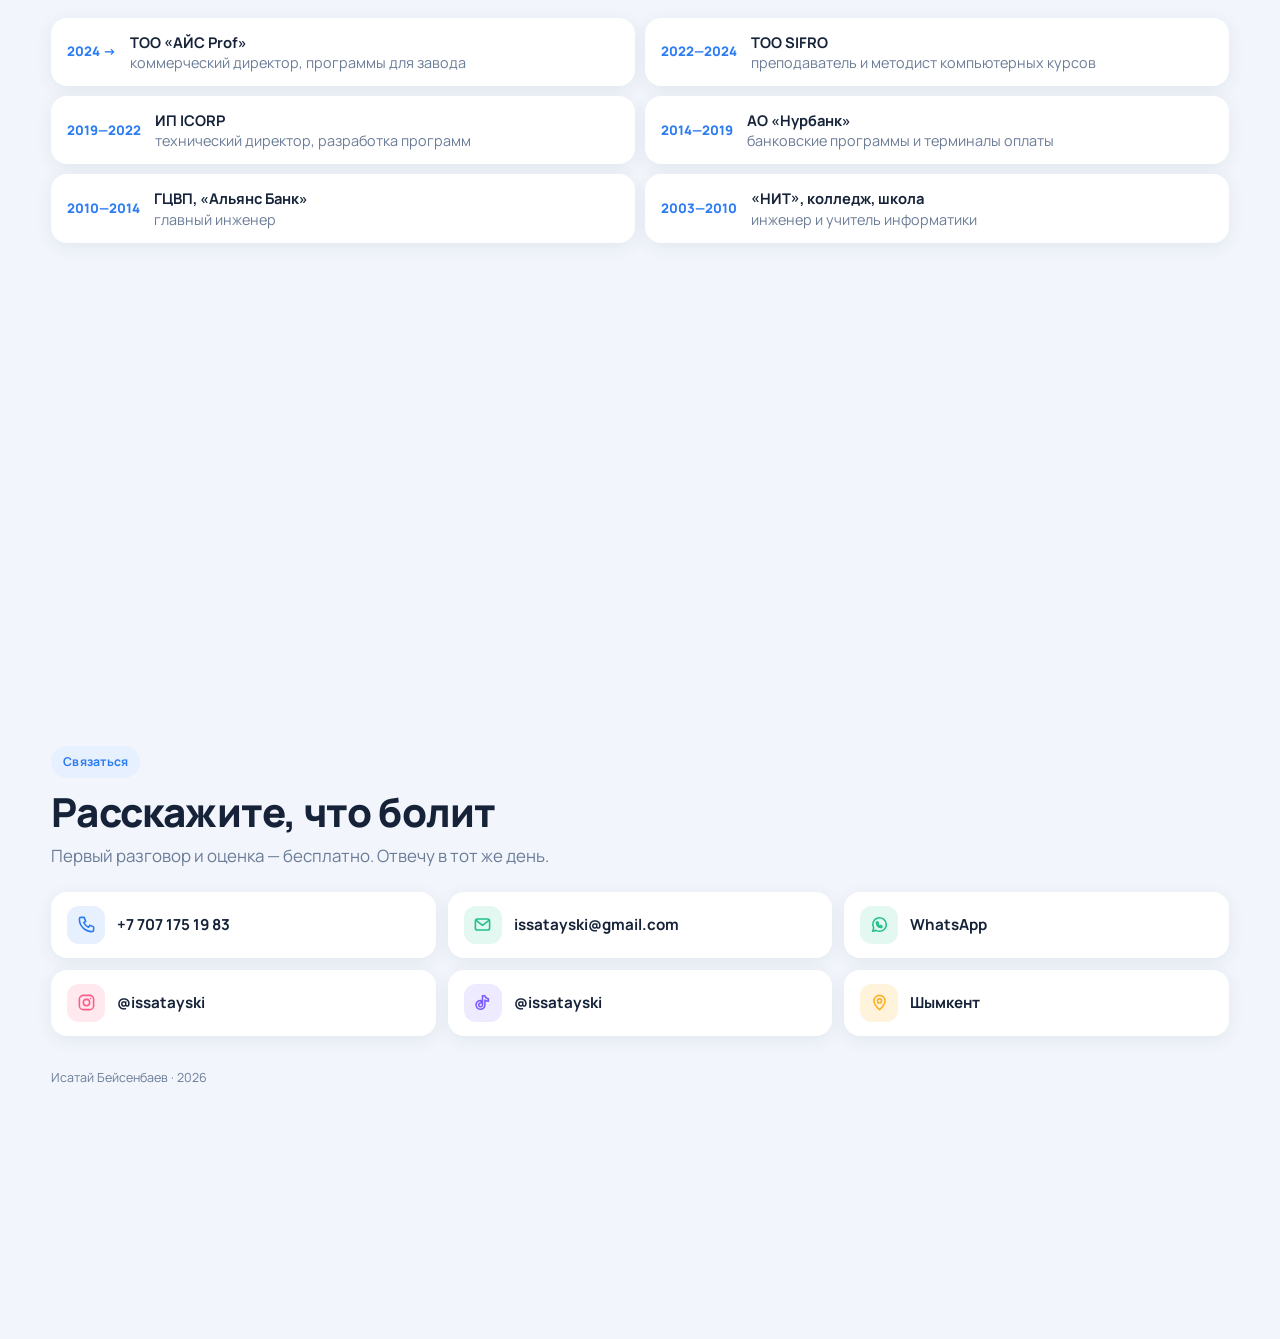
==== commit 94a0afb9: "Update WhatsApp and TikTok links in index.html" ====
--- a/index.html
+++ b/index.html
@@ -590,9 +590,9 @@
   <div class="cts">
     <a href="tel:+77071751983"><span class="ic c-blue"><svg><use href="#i-call"/></svg></span>+7 707 175 19 83</a>
     <a href="mailto:issatayski@gmail.com"><span class="ic c-green"><svg><use href="#i-mail"/></svg></span>issatayski@gmail.com</a>
-    <a href="https://wa.me/77754046186" target="_blank" rel="noopener"><span class="ic c-green"><svg><use href="#i-whatsapp"/></svg></span>WhatsApp +7 775 404 61 86</a>
+    <a href="https://wa.me/77754046186" target="_blank" rel="noopener"><span class="ic c-green"><svg><use href="#i-whatsapp"/></svg></span>WhatsApp</a>
     <a href="https://instagram.com/issatayski" target="_blank" rel="noopener"><span class="ic c-pink"><svg><use href="#i-cam"/></svg></span>@issatayski</a>
-    <a href="https://www.tiktok.com/@issatayski" target="_blank" rel="noopener"><span class="ic c-violet"><svg><use href="#i-tiktok"/></svg></span>TikTok @issatayski</a>
+    <a href="https://www.tiktok.com/@issatayski" target="_blank" rel="noopener"><span class="ic c-violet"><svg><use href="#i-tiktok"/></svg></span>@issatayski</a>
     <p><span class="ic c-yellow"><svg><use href="#i-pin"/></svg></span>Шымкент</p>
   </div>
   <p class="foot">Исатай Бейсенбаев · 2026</p>
